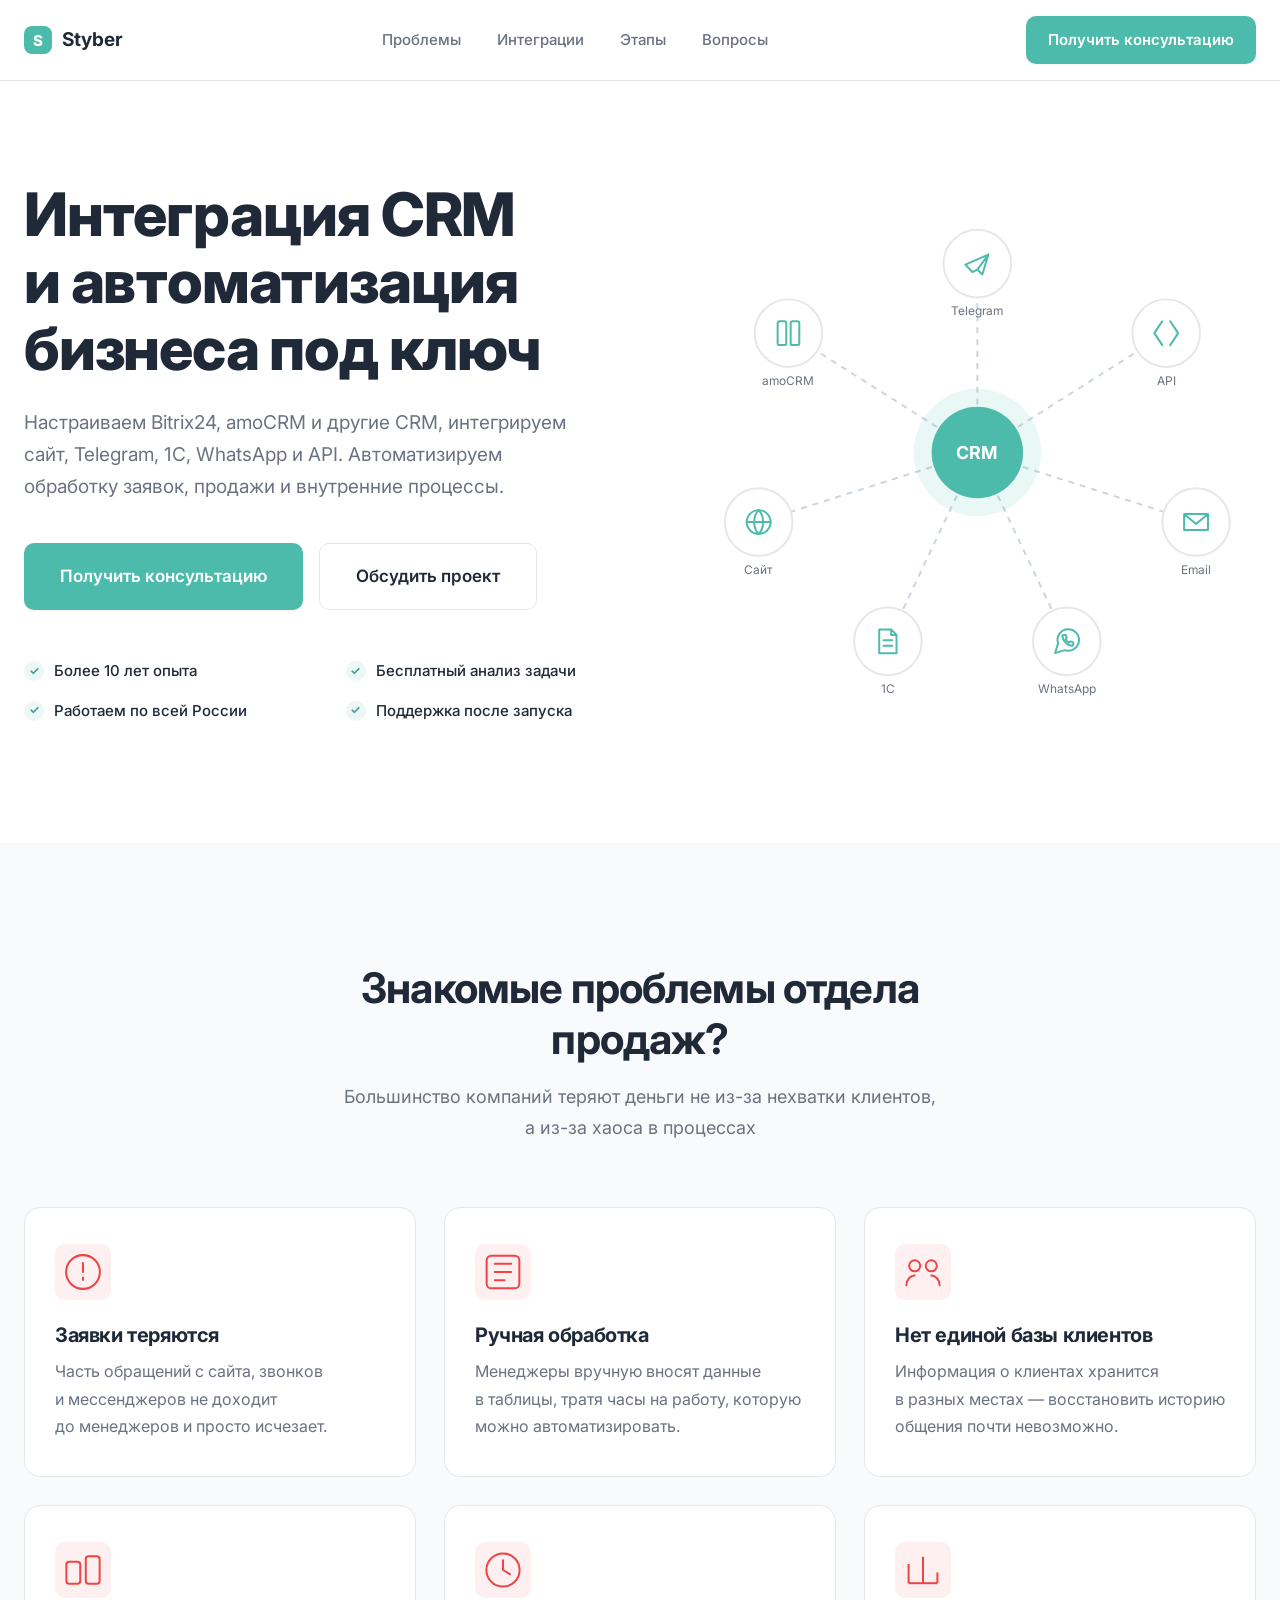
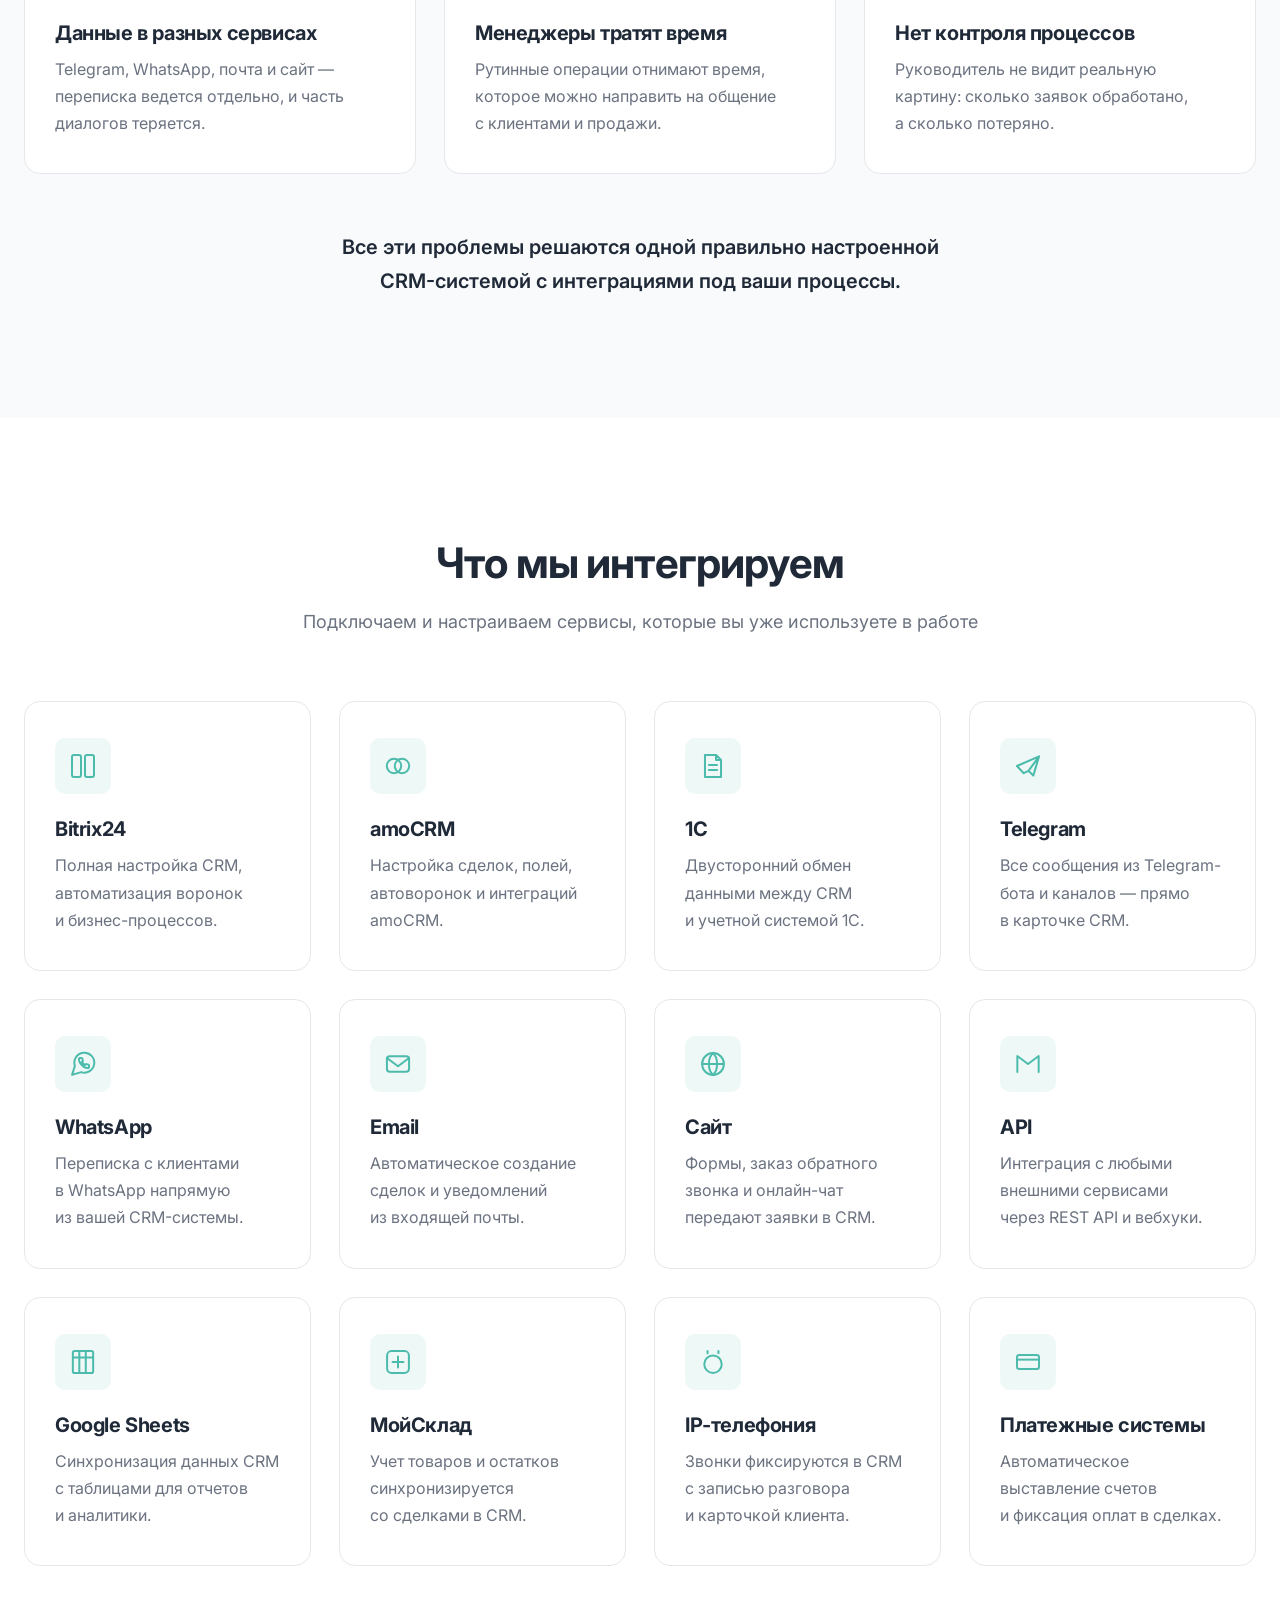
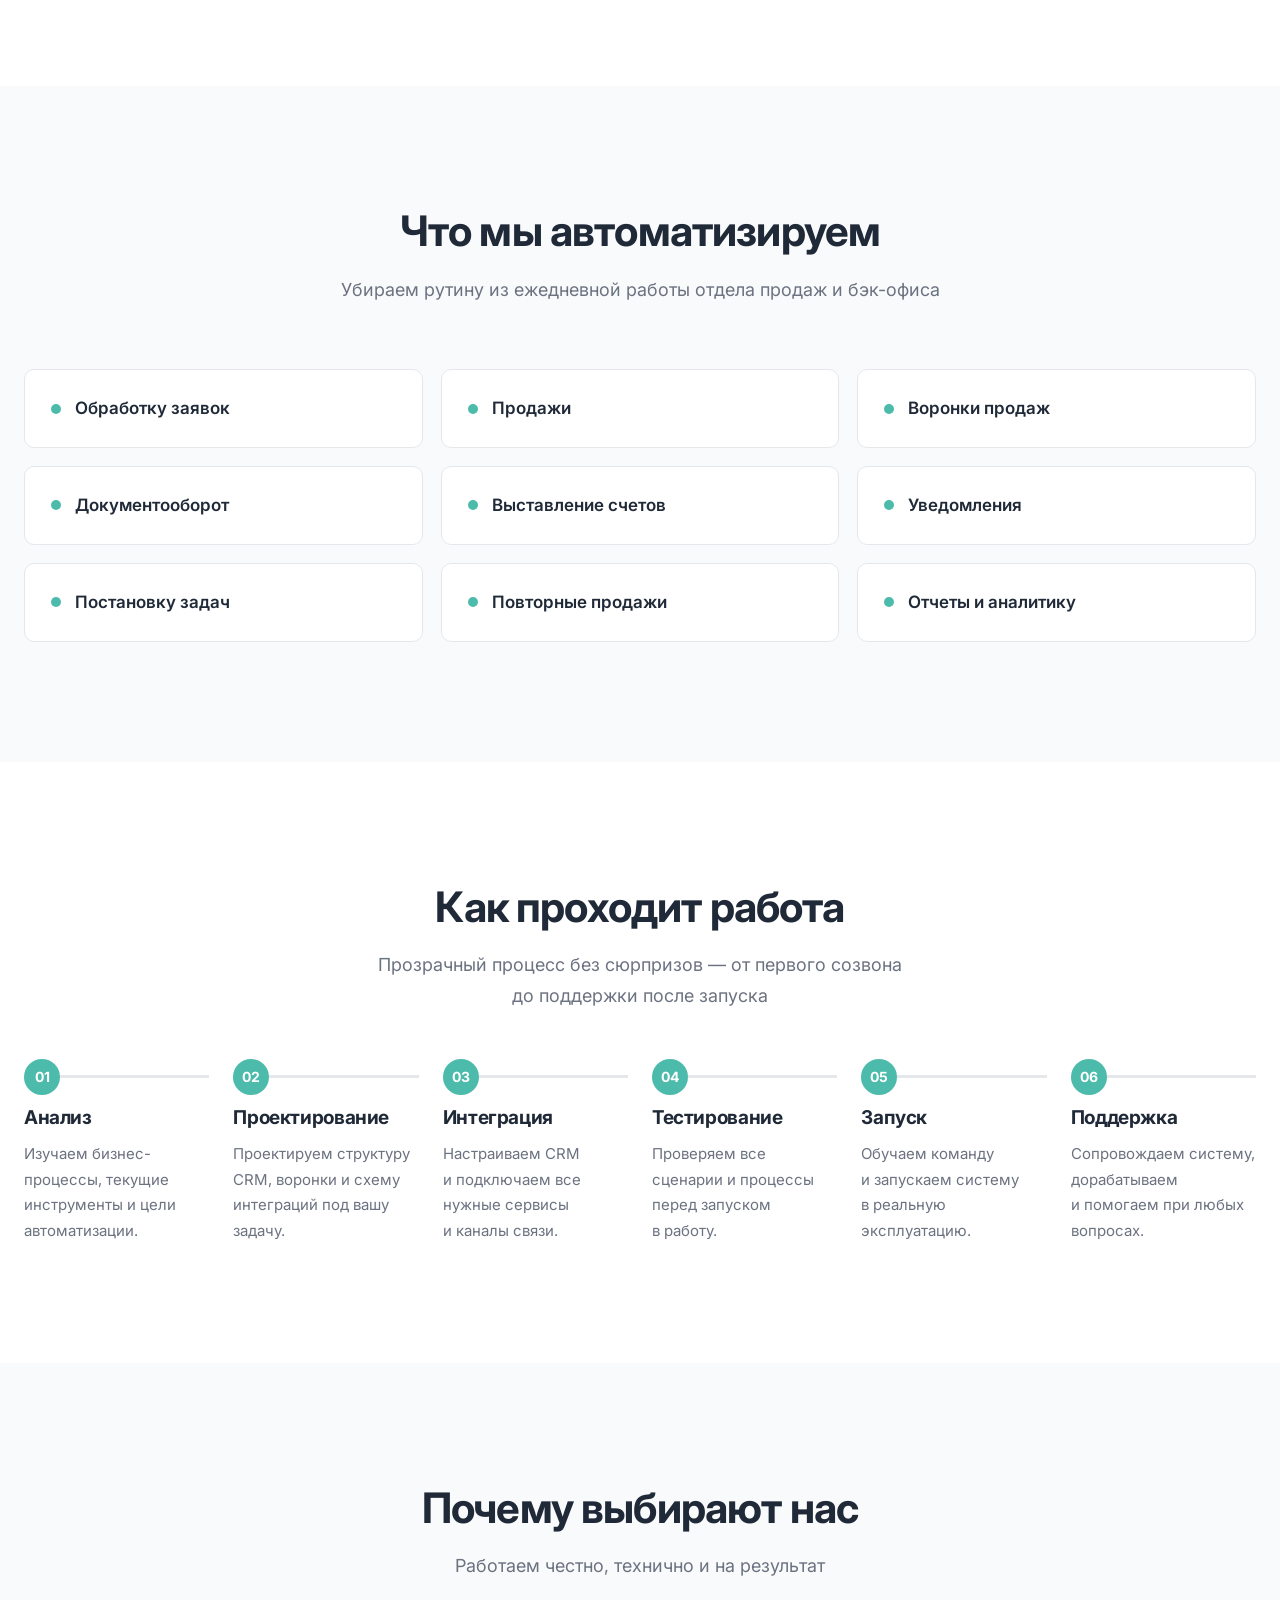
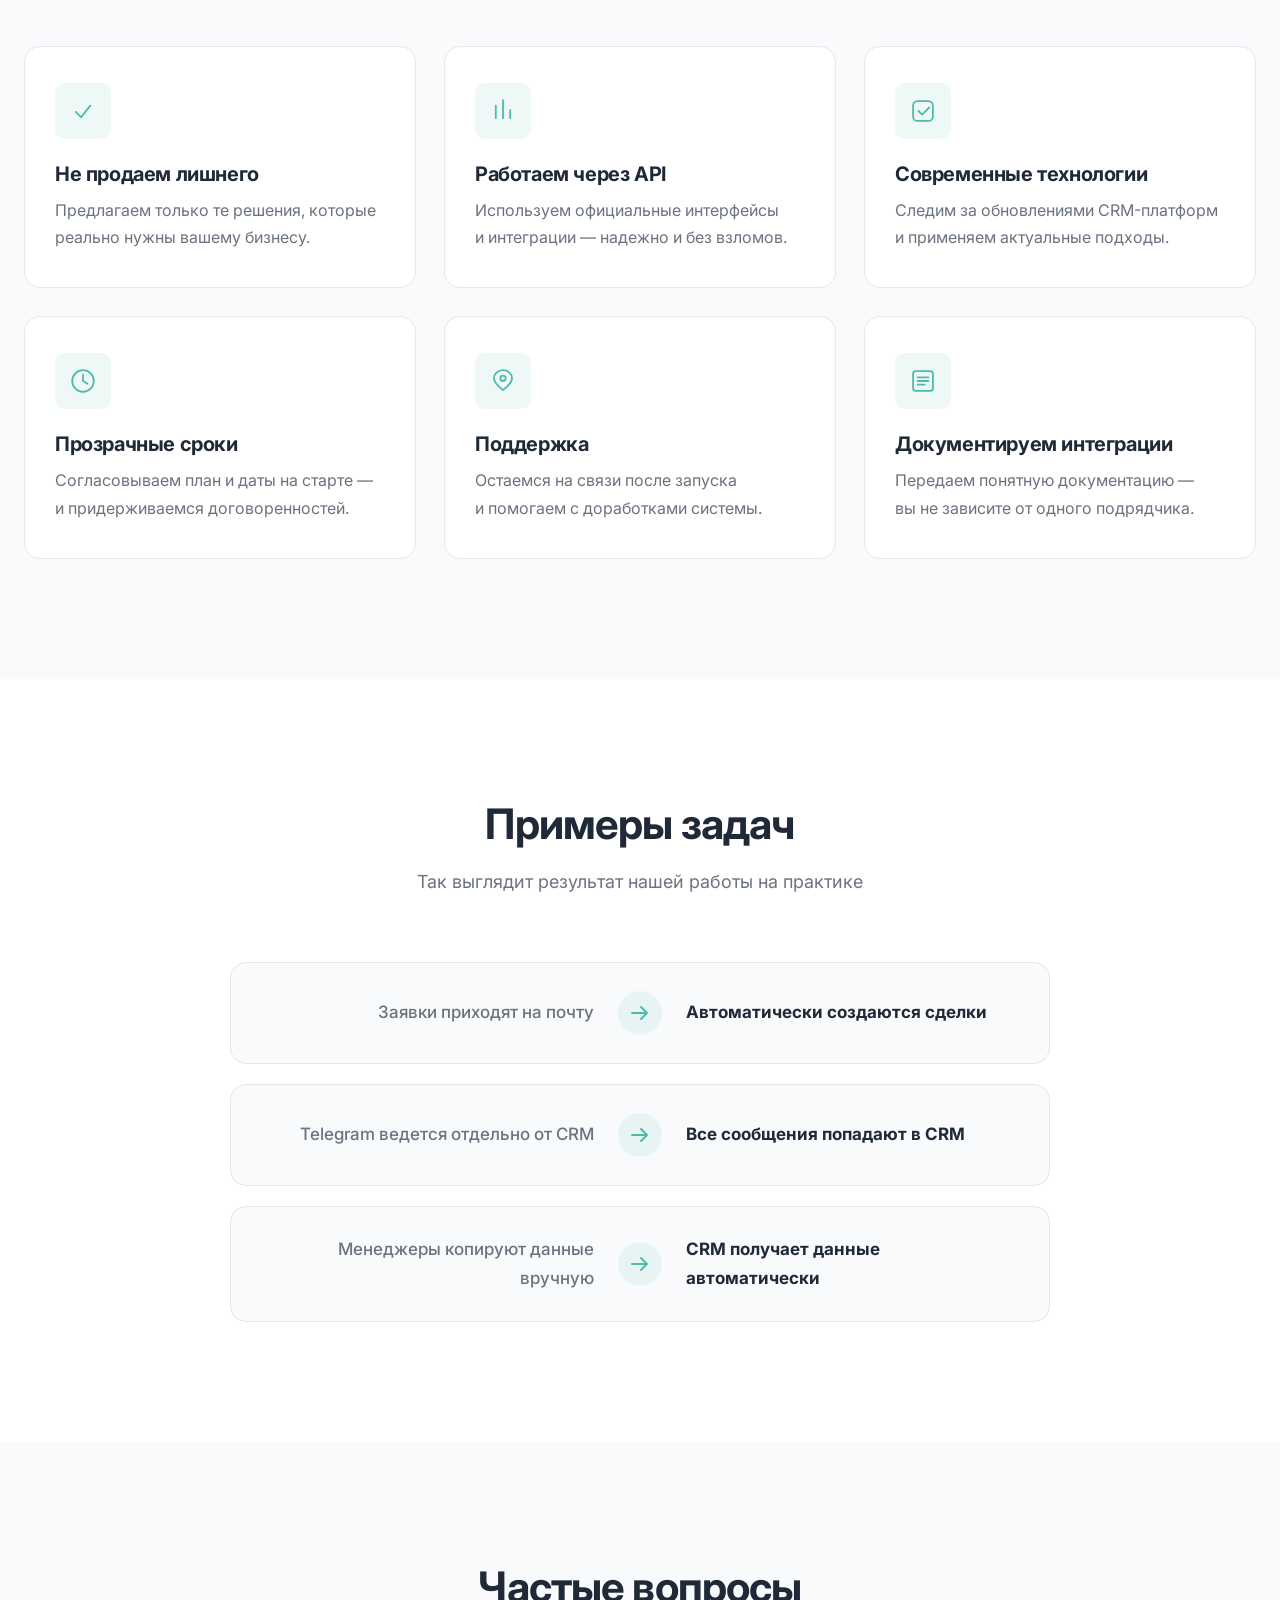
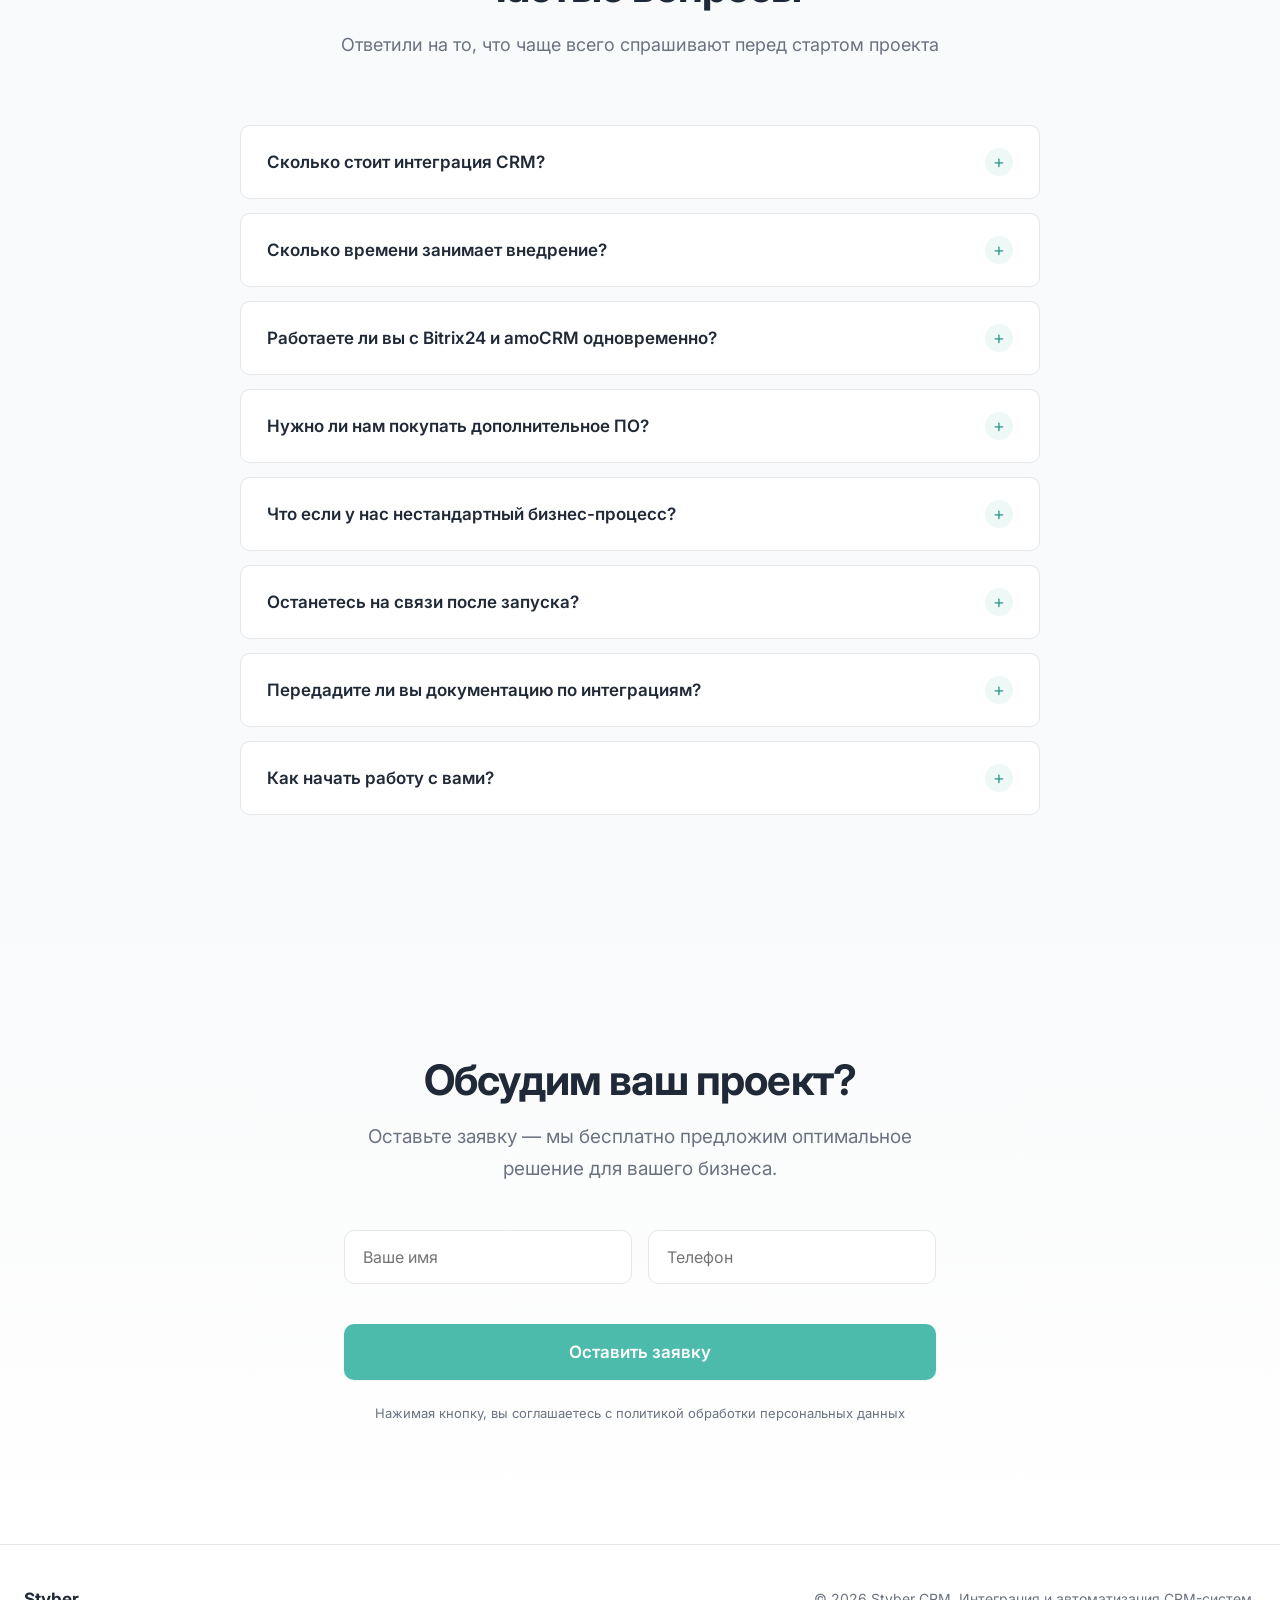
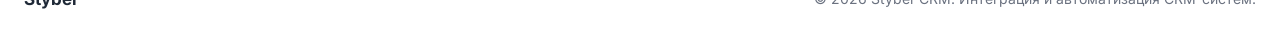
==== index.html @ 407507ea "fix logo" ====
<!DOCTYPE html>
<html lang="ru">
<head>
<meta charset="UTF-8">
<meta name="viewport" content="width=device-width, initial-scale=1.0">
<title>Интеграция CRM и&nbsp;автоматизация бизнеса под&nbsp;ключ</title>
<meta name="description" content="Настраиваем Bitrix24, amoCRM и&nbsp;другие CRM, интегрируем сайт, Telegram, 1С, WhatsApp и&nbsp;API. Автоматизируем обработку заявок, продажи и&nbsp;внутренние процессы.">
<link rel="preconnect" href="https://fonts.googleapis.com">
<link rel="preconnect" href="https://fonts.gstatic.com" crossorigin>
<link href="https://fonts.googleapis.com/css2?family=Inter:wght@400;500;600;700;800&display=swap" rel="stylesheet">
<link rel="stylesheet" href="style.css">
</head>
<body>

<!-- ===================== HEADER ===================== -->
<header class="header" id="header">
  <div class="container header__inner">
    <a href="#hero" class="logo">
      <span class="logo__icon">
        <svg width="28" height="28" viewBox="0 0 28 28" fill="none">
          <rect width="28" height="28" rx="8" fill="#4CBBAB"/>
          <text x="14" y="19.5" text-anchor="middle" font-family="Inter, sans-serif" font-weight="800" font-size="15" fill="white">S</text>
        </svg>
      </span>
      Styber
    </a>
    <nav class="nav">
      <a href="#problems">Проблемы</a>
      <a href="#integrations">Интеграции</a>
      <a href="#process">Этапы</a>
      <a href="#faq">Вопросы</a>
    </nav>
    <a href="#cta" class="btn btn--primary btn--small header__cta">Получить консультацию</a>
  </div>
</header>

<main>

<!-- ===================== 1. HERO ===================== -->
<section class="hero" id="hero">
  <div class="container hero__inner">
    <div class="hero__content reveal">
      <h1 class="hero__title">Интеграция CRM и&nbsp;автоматизация бизнеса под&nbsp;ключ</h1>
      <p class="hero__subtitle">Настраиваем Bitrix24, amoCRM и&nbsp;другие CRM, интегрируем сайт, Telegram, 1С, WhatsApp и&nbsp;API. Автоматизируем обработку заявок, продажи и&nbsp;внутренние процессы.</p>
      <div class="hero__actions">
        <a href="#cta" class="btn btn--primary btn--large">Получить консультацию</a>
        <a href="#examples" class="btn btn--secondary btn--large">Обсудить проект</a>
      </div>
      <ul class="hero__benefits">
        <li><span class="check">✓</span> Более 10 лет опыта</li>
        <li><span class="check">✓</span> Бесплатный&nbsp;анализ&nbsp;задачи</li>
        <li><span class="check">✓</span> Работаем&nbsp;по&nbsp;всей&nbsp;России</li>
        <li><span class="check">✓</span> Поддержка&nbsp;после&nbsp;запуска</li>
      </ul>
    </div>

    <div class="hero__visual reveal">
      <svg viewBox="0 0 560 520" fill="none" xmlns="http://www.w3.org/2000/svg" class="hero-svg" aria-hidden="true">
        <!-- connecting lines -->
        <g stroke="#CBD5E1" stroke-width="2" stroke-dasharray="6 6">
          <line x1="280" y1="260" x2="280" y2="70" class="conn-line" />
          <line x1="280" y1="260" x2="470" y2="140" class="conn-line" />
          <line x1="280" y1="260" x2="500" y2="330" class="conn-line" />
          <line x1="280" y1="260" x2="370" y2="450" class="conn-line" />
          <line x1="280" y1="260" x2="190" y2="450" class="conn-line" />
          <line x1="280" y1="260" x2="60" y2="330" class="conn-line" />
          <line x1="280" y1="260" x2="90" y2="140" class="conn-line" />
        </g>

        <!-- moving dots along lines -->
        <g fill="#4CBBAB">
          <circle r="3.5" class="pulse-dot" style="offset-path: path('M280,260 L280,70'); animation-delay: 0s"/>
          <circle r="3.5" class="pulse-dot" style="offset-path: path('M280,260 L470,140'); animation-delay: 0.5s"/>
          <circle r="3.5" class="pulse-dot" style="offset-path: path('M280,260 L500,330'); animation-delay: 1s"/>
          <circle r="3.5" class="pulse-dot" style="offset-path: path('M280,260 L370,450'); animation-delay: 1.5s"/>
          <circle r="3.5" class="pulse-dot" style="offset-path: path('M280,260 L190,450'); animation-delay: 2s"/>
          <circle r="3.5" class="pulse-dot" style="offset-path: path('M280,260 L60,330'); animation-delay: 2.5s"/>
          <circle r="3.5" class="pulse-dot" style="offset-path: path('M280,260 L90,140'); animation-delay: 3s"/>
        </g>

        <!-- center CRM node -->
        <g transform="translate(280,260)">
          <circle r="64" fill="#4CBBAB" fill-opacity="0.12"/>
          <circle r="46" fill="#4CBBAB"/>
          <text x="0" y="7" text-anchor="middle" fill="white" font-size="18" font-weight="700" font-family="Inter, sans-serif">CRM</text>
        </g>

        <!-- Telegram node -->
        <g transform="translate(280,70)">
          <circle r="34" fill="white" stroke="#E5E7EB" stroke-width="2"/>
          <path d="M-12,1 L11,-9 L5,11 L0,6 L-5,8.5 L-12,1 Z M0,6 L11,-9" stroke="#4CBBAB" stroke-width="2" fill="none" stroke-linejoin="round" stroke-linecap="round"/>
          <text x="0" y="52" text-anchor="middle" fill="#6B7280" font-size="12" font-family="Inter, sans-serif">Telegram</text>
        </g>

        <!-- API node -->
        <g transform="translate(470,140)">
          <circle r="34" fill="white" stroke="#E5E7EB" stroke-width="2"/>
          <path d="M-4,-12 L-12,0 L-4,12 M4,-12 L12,0 L4,12" stroke="#4CBBAB" stroke-width="2" fill="none" stroke-linecap="round" stroke-linejoin="round"/>
          <text x="0" y="52" text-anchor="middle" fill="#6B7280" font-size="12" font-family="Inter, sans-serif">API</text>
        </g>

        <!-- Email node -->
        <g transform="translate(500,330)">
          <circle r="34" fill="white" stroke="#E5E7EB" stroke-width="2"/>
          <path d="M-12,-8 L12,-8 L12,8 L-12,8 Z M-12,-8 L0,2 L12,-8" stroke="#4CBBAB" stroke-width="2" fill="none" stroke-linecap="round" stroke-linejoin="round"/>
          <text x="0" y="52" text-anchor="middle" fill="#6B7280" font-size="12" font-family="Inter, sans-serif">Email</text>
        </g>

        <!-- WhatsApp node -->
        <g transform="translate(370,450)">
          <circle r="34" fill="white" stroke="#E5E7EB" stroke-width="2"/>
          <path d="M-11.8,11.8 L-8.8,2 A10.8,10.8 0 1,1 -2,8.8 Z" stroke="#4CBBAB" stroke-width="2" fill="none" stroke-linecap="round" stroke-linejoin="round"/>
          <path d="M6.5,1.71 v1.65 a1.1,1.1 0 0 1 -1.2,1.1 a10.88,10.88 0 0 1 -4.75,-1.69 a10.73,10.73 0 0 1 -3.3,-3.3 a10.88,10.88 0 0 1 -1.69,-4.77 A1.1,1.1 0 0 1 -3.34,-6.5 h1.65 a1.1,1.1 0 0 1 1.1,0.95 a7.06,7.06 0 0 0 0.39,1.55 a1.1,1.1 0 0 1 -0.25,1.16 L-1.15,-2.15 a8.8,8.8 0 0 0 3.3,3.3 l0.7,-0.7 a1.1,1.1 0 0 1 1.16,-0.25 a7.06,7.06 0 0 0 1.55,0.39 A1.1,1.1 0 0 1 6.5,1.71 z" stroke="#4CBBAB" stroke-width="2" fill="none" stroke-linecap="round" stroke-linejoin="round"/>
          <text x="0" y="52" text-anchor="middle" fill="#6B7280" font-size="12" font-family="Inter, sans-serif">WhatsApp</text>
        </g>

        <!-- 1C node -->
        <g transform="translate(190,450)">
          <circle r="34" fill="white" stroke="#E5E7EB" stroke-width="2"/>
          <path d="M-8.7,-12 L3.3,-12 L8.7,-6.5 L8.7,12 L-8.7,12 Z M3.3,-12 L3.3,-6.5 L8.7,-6.5 M-4.4,-1.1 L4.4,-1.1 M-4.4,4.4 L4.4,4.4" stroke="#4CBBAB" stroke-width="2" fill="none" stroke-linecap="round" stroke-linejoin="round"/>
          <text x="0" y="52" text-anchor="middle" fill="#6B7280" font-size="12" font-family="Inter, sans-serif">1С</text>
        </g>

        <!-- Website node -->
        <g transform="translate(60,330)">
          <circle r="34" fill="white" stroke="#E5E7EB" stroke-width="2"/>
          <path d="M-12,0 L12,0 M0,-12 C6,-6 6,6 0,12 C-6,6 -6,-6 0,-12Z" stroke="#4CBBAB" stroke-width="2" fill="none" stroke-linecap="round" stroke-linejoin="round"/>
          <circle cx="0" cy="0" r="12" stroke="#4CBBAB" stroke-width="2" fill="none"/>
          <text x="0" y="52" text-anchor="middle" fill="#6B7280" font-size="12" font-family="Inter, sans-serif">Сайт</text>
        </g>

        <!-- Bitrix/amo node -->
        <g transform="translate(90,140)">
          <circle r="34" fill="white" stroke="#E5E7EB" stroke-width="2"/>
          <rect x="-10.9" y="-12" width="8.7" height="24" rx="2.2" stroke="#4CBBAB" stroke-width="2" fill="none"/>
          <rect x="2.2" y="-12" width="8.7" height="24" rx="2.2" stroke="#4CBBAB" stroke-width="2" fill="none"/>
          <text x="0" y="52" text-anchor="middle" fill="#6B7280" font-size="12" font-family="Inter, sans-serif">amoCRM</text>
        </g>
      </svg>
    </div>
  </div>
</section>

<!-- ===================== 2. ПРОБЛЕМЫ ===================== -->
<section class="section problems" id="problems">
  <div class="container">
    <div class="section__head reveal">
      <h2 class="section__title">Знакомые проблемы отдела продаж?</h2>
      <p class="section__subtitle">Большинство компаний теряют деньги не&nbsp;из-за&nbsp;нехватки клиентов,<br>а&nbsp;из-за&nbsp;хаоса в&nbsp;процессах</p>
    </div>

    <div class="grid grid--3">
      <div class="card card--problem reveal">
        <div class="card__icon card__icon--warn">
          <svg viewBox="4 4 32 32" fill="none"><path d="M20 12v8M20 25v2" stroke="#EF4444" stroke-width="1.78" stroke-linecap="round"/><circle cx="20" cy="20" r="15" stroke="#EF4444" stroke-width="1.78"/></svg>
        </div>
        <h3 class="card__title">Заявки теряются</h3>
        <p class="card__text">Часть обращений с&nbsp;сайта, звонков и&nbsp;мессенджеров не&nbsp;доходит до&nbsp;менеджеров и&nbsp;просто исчезает.</p>
      </div>

      <div class="card card--problem reveal">
        <div class="card__icon card__icon--warn">
          <svg viewBox="9 9 22 22" fill="none"><rect x="10" y="10" width="20" height="20" rx="3" stroke="#EF4444" stroke-width="1.22"/><path d="M15 20h10M15 15h10M15 25h6" stroke="#EF4444" stroke-width="1.22" stroke-linecap="round"/></svg>
        </div>
        <h3 class="card__title">Ручная обработка</h3>
        <p class="card__text">Менеджеры вручную вносят данные в&nbsp;таблицы, тратя часы на&nbsp;работу, которую можно автоматизировать.</p>
      </div>

      <div class="card card--problem reveal">
        <div class="card__icon card__icon--warn">
          <svg viewBox="7 10 26 21" fill="none"><circle cx="14" cy="16" r="4" stroke="#EF4444" stroke-width="1.44"/><circle cx="26" cy="16" r="4" stroke="#EF4444" stroke-width="1.44"/><path d="M8 30c0-4 3-7 6-7M32 30c0-4-3-7-6-7" stroke="#EF4444" stroke-width="1.44" stroke-linecap="round"/></svg>
        </div>
        <h3 class="card__title">Нет единой базы клиентов</h3>
        <p class="card__text">Информация о&nbsp;клиентах хранится в&nbsp;разных местах&nbsp;— восстановить историю общения почти невозможно.</p>
      </div>

      <div class="card card--problem reveal">
        <div class="card__icon card__icon--warn">
          <svg viewBox="7 7 26 22" fill="none"><rect x="8" y="12" width="10" height="16" rx="2" stroke="#EF4444" stroke-width="1.44"/><rect x="22" y="8" width="10" height="20" rx="2" stroke="#EF4444" stroke-width="1.44"/></svg>
        </div>
        <h3 class="card__title">Данные в&nbsp;разных сервисах</h3>
        <p class="card__text">Telegram, WhatsApp, почта и&nbsp;сайт&nbsp;— переписка ведется отдельно, и&nbsp;часть диалогов теряется.</p>
      </div>

      <div class="card card--problem reveal">
        <div class="card__icon card__icon--warn">
          <svg viewBox="7 7 26 26" fill="none"><circle cx="20" cy="20" r="12" stroke="#EF4444" stroke-width="1.44"/><path d="M20 13v7l5 3" stroke="#EF4444" stroke-width="1.44" stroke-linecap="round" stroke-linejoin="round"/></svg>
        </div>
        <h3 class="card__title">Менеджеры тратят время</h3>
        <p class="card__text">Рутинные операции отнимают время, которое можно направить на&nbsp;общение с&nbsp;клиентами и&nbsp;продажи.</p>
      </div>

      <div class="card card--problem reveal">
        <div class="card__icon card__icon--warn">
          <svg viewBox="5 7 30 24" fill="none"><path d="M8 30V14M20 30V8M32 30v-9" stroke="#EF4444" stroke-width="1.67" stroke-linecap="butt"/><path d="M8 30h24" stroke="#EF4444" stroke-width="1.67" stroke-linecap="butt"/></svg>
        </div>
        <h3 class="card__title">Нет контроля процессов</h3>
        <p class="card__text">Руководитель не&nbsp;видит реальную картину: сколько заявок обработано, а&nbsp;сколько потеряно.</p>
      </div>
    </div>

    <p class="section__conclusion reveal">Все эти проблемы решаются одной правильно настроенной<br>CRM-системой с&nbsp;интеграциями под&nbsp;ваши процессы.</p>
  </div>
</section>

<!-- ===================== 3. ЧТО ИНТЕГРИРУЕМ ===================== -->
<section class="section integrations" id="integrations">
  <div class="container">
    <div class="section__head reveal">
      <h2 class="section__title">Что&nbsp;мы интегрируем</h2>
      <p class="section__subtitle">Подключаем и&nbsp;настраиваем сервисы, которые вы уже используете в&nbsp;работе</p>
    </div>

    <div class="grid grid--4">
      <div class="card card--integration reveal">
        <div class="card__icon"><svg viewBox="8 8 24 24" fill="none"><rect x="9" y="9" width="9" height="22" rx="2" stroke="#4CBBAB" stroke-width="2"/><rect x="22" y="9" width="9" height="22" rx="2" stroke="#4CBBAB" stroke-width="2"/></svg></div>
        <h3 class="card__title">Bitrix24</h3>
        <p class="card__text">Полная настройка CRM, автоматизация воронок и&nbsp;бизнес-процессов.</p>
      </div>
      <div class="card card--integration reveal">
        <div class="card__icon"><svg viewBox="6 10 30 20" fill="none"><circle cx="16" cy="20" r="9" stroke="#4CBBAB" stroke-width="2.5"/><circle cx="26" cy="20" r="9" stroke="#4CBBAB" stroke-width="2.5"/></svg></div>
        <h3 class="card__title">amoCRM</h3>
        <p class="card__text">Настройка сделок, полей, автоворонок и&nbsp;интеграций amoCRM.</p>
      </div>
      <div class="card card--integration reveal">
        <div class="card__icon"><svg viewBox="-10 -13 20 26" fill="none"><path d="M-8.7,-12 L3.3,-12 L8.7,-6.5 L8.7,12 L-8.7,12 Z M3.3,-12 L3.3,-6.5 L8.7,-6.5 M-4.4,-1.1 L4.4,-1.1 M-4.4,4.4 L4.4,4.4" stroke="#4CBBAB" stroke-width="2.17" fill="none" stroke-linecap="round" stroke-linejoin="round"/></svg></div>
        <h3 class="card__title">1С</h3>
        <p class="card__text">Двусторонний обмен данными между&nbsp;CRM и&nbsp;учетной системой 1С.</p>
      </div>
      <div class="card card--integration reveal">
        <div class="card__icon"><svg viewBox="-13 -10 25 22" fill="none"><path d="M-12,1 L11,-9 L5,11 L0,6 L-5,8.5 L-12,1 Z M0,6 L11,-9" stroke="#4CBBAB" stroke-width="2.08" fill="none" stroke-linejoin="round" stroke-linecap="round"/></svg></div>
        <h3 class="card__title">Telegram</h3>
        <p class="card__text">Все&nbsp;сообщения&nbsp;из&nbsp;Telegram-бота и&nbsp;каналов&nbsp;— прямо в&nbsp;карточке CRM.</p>
      </div>
      <div class="card card--integration reveal">
        <div class="card__icon"><svg viewBox="-13 -13 26 26" fill="none"><path d="M-11.8,11.8 L-8.8,2 A10.8,10.8 0 1,1 -2,8.8 Z" stroke="#4CBBAB" stroke-width="2.17" fill="none" stroke-linecap="round" stroke-linejoin="round"/><path d="M6.5,1.71 v1.65 a1.1,1.1 0 0 1 -1.2,1.1 a10.88,10.88 0 0 1 -4.75,-1.69 a10.73,10.73 0 0 1 -3.3,-3.3 a10.88,10.88 0 0 1 -1.69,-4.77 A1.1,1.1 0 0 1 -3.34,-6.5 h1.65 a1.1,1.1 0 0 1 1.1,0.95 a7.06,7.06 0 0 0 0.39,1.55 a1.1,1.1 0 0 1 -0.25,1.16 L-1.15,-2.15 a8.8,8.8 0 0 0 3.3,3.3 l0.7,-0.7 a1.1,1.1 0 0 1 1.16,-0.25 a7.06,7.06 0 0 0 1.55,0.39 A1.1,1.1 0 0 1 6.5,1.71 z" stroke="#4CBBAB" stroke-width="2.17" fill="none" stroke-linecap="round" stroke-linejoin="round"/></svg></div>
        <h3 class="card__title">WhatsApp</h3>
        <p class="card__text">Переписка с&nbsp;клиентами в&nbsp;WhatsApp напрямую из&nbsp;вашей CRM-системы.</p>
      </div>
      <div class="card card--integration reveal">
        <div class="card__icon"><svg viewBox="7 11 26 19" fill="none"><rect x="8" y="12" width="24" height="17" rx="3" stroke="#4CBBAB" stroke-width="2.17"/><path d="M8 14 L20 23 L32 14" stroke="#4CBBAB" stroke-width="2.17" fill="none" stroke-linecap="round" stroke-linejoin="round"/></svg></div>
        <h3 class="card__title">Email</h3>
        <p class="card__text">Автоматическое создание сделок и&nbsp;уведомлений из&nbsp;входящей почты.</p>
      </div>
      <div class="card card--integration reveal">
        <div class="card__icon"><svg viewBox="9 9 22 22" fill="none"><circle cx="20" cy="20" r="10" stroke="#4CBBAB" stroke-width="1.83"/><path d="M10 20h20M20 10c5 4.5 5 15.5 0 20c-5-4.5-5-15.5 0-20Z" stroke="#4CBBAB" stroke-width="1.83" fill="none"/></svg></div>
        <h3 class="card__title">Сайт</h3>
        <p class="card__text">Формы, заказ обратного звонка и&nbsp;онлайн-чат передают заявки в&nbsp;CRM.</p>
      </div>
      <div class="card card--integration reveal">
        <div class="card__icon"><svg viewBox="11 13 18 14" fill="none"><path d="M12 26 L12 14 L20 20 L28 14 L28 26" stroke="#4CBBAB" stroke-width="1.5" fill="none" stroke-linecap="round" stroke-linejoin="round"/></svg></div>
        <h3 class="card__title">API</h3>
        <p class="card__text">Интеграция с&nbsp;любыми внешними сервисами через&nbsp;REST API и&nbsp;вебхуки.</p>
      </div>
      <div class="card card--integration reveal">
        <div class="card__icon"><svg viewBox="8 7 24 26" fill="none"><rect x="9" y="8" width="22" height="24" rx="2" stroke="#4CBBAB" stroke-width="2.17"/><path d="M9 15h22M16 8v24M23 8v24" stroke="#4CBBAB" stroke-width="2.17"/></svg></div>
        <h3 class="card__title">Google Sheets</h3>
        <p class="card__text">Синхронизация данных CRM с&nbsp;таблицами для&nbsp;отчетов и&nbsp;аналитики.</p>
      </div>
      <div class="card card--integration reveal">
        <div class="card__icon"><svg viewBox="9 9 22 22" fill="none"><rect x="10" y="10" width="20" height="20" rx="4" stroke="#4CBBAB" stroke-width="1.83"/><path d="M15 20h10M20 15v10" stroke="#4CBBAB" stroke-width="1.83" stroke-linecap="round"/></svg></div>
        <h3 class="card__title">МойСклад</h3>
        <p class="card__text">Учет товаров и&nbsp;остатков синхронизируется со&nbsp;сделками в&nbsp;CRM.</p>
      </div>
      <div class="card card--integration reveal">
        <div class="card__icon"><svg viewBox="11 9 18 22" fill="none"><rect x="12" y="14" width="16" height="16" rx="8" stroke="#4CBBAB" stroke-width="1.83"/><path d="M15 12v-2M25 12v-2" stroke="#4CBBAB" stroke-width="1.83" stroke-linecap="round"/></svg></div>
        <h3 class="card__title">IP-телефония</h3>
        <p class="card__text">Звонки фиксируются в&nbsp;CRM с&nbsp;записью разговора и&nbsp;карточкой клиента.</p>
      </div>
      <div class="card card--integration reveal">
        <div class="card__icon"><svg viewBox="4.75 8.75 30.5 20.5" fill="none"><rect x="6" y="10" width="28" height="18" rx="3" stroke="#4CBBAB" stroke-width="2.5"/><path d="M6 16h28" stroke="#4CBBAB" stroke-width="2.5"/></svg></div>
        <h3 class="card__title">Платежные системы</h3>
        <p class="card__text">Автоматическое выставление счетов и&nbsp;фиксация оплат в&nbsp;сделках.</p>
      </div>
    </div>
  </div>
</section>

<!-- ===================== 4. ЧТО АВТОМАТИЗИРУЕМ ===================== -->
<section class="section automation">
  <div class="container">
    <div class="section__head reveal">
      <h2 class="section__title">Что&nbsp;мы автоматизируем</h2>
      <p class="section__subtitle">Убираем рутину из&nbsp;ежедневной работы отдела продаж и&nbsp;бэк-офиса</p>
    </div>

    <div class="grid grid--3 grid--compact">
      <div class="mini-card reveal"><span class="mini-card__dot"></span>Обработку заявок</div>
      <div class="mini-card reveal"><span class="mini-card__dot"></span>Продажи</div>
      <div class="mini-card reveal"><span class="mini-card__dot"></span>Воронки продаж</div>
      <div class="mini-card reveal"><span class="mini-card__dot"></span>Документооборот</div>
      <div class="mini-card reveal"><span class="mini-card__dot"></span>Выставление счетов</div>
      <div class="mini-card reveal"><span class="mini-card__dot"></span>Уведомления</div>
      <div class="mini-card reveal"><span class="mini-card__dot"></span>Постановку задач</div>
      <div class="mini-card reveal"><span class="mini-card__dot"></span>Повторные продажи</div>
      <div class="mini-card reveal"><span class="mini-card__dot"></span>Отчеты и&nbsp;аналитику</div>
    </div>
  </div>
</section>

<!-- ===================== 5. ЭТАПЫ РАБОТЫ ===================== -->
<section class="section process" id="process">
  <div class="container">
    <div class="section__head reveal">
      <h2 class="section__title">Как&nbsp;проходит работа</h2>
      <p class="section__subtitle">Прозрачный процесс без&nbsp;сюрпризов&nbsp;— от&nbsp;первого созвона<br>до&nbsp;поддержки после&nbsp;запуска</p>
    </div>

    <div class="timeline">
      <div class="timeline__item reveal">
        <div class="timeline__marker">01</div>
        <h3 class="timeline__title">Анализ</h3>
        <p class="timeline__text">Изучаем бизнес-процессы, текущие инструменты и&nbsp;цели автоматизации.</p>
      </div>
      <div class="timeline__item reveal">
        <div class="timeline__marker">02</div>
        <h3 class="timeline__title">Проектирование</h3>
        <p class="timeline__text">Проектируем структуру CRM, воронки и&nbsp;схему интеграций под&nbsp;вашу задачу.</p>
      </div>
      <div class="timeline__item reveal">
        <div class="timeline__marker">03</div>
        <h3 class="timeline__title">Интеграция</h3>
        <p class="timeline__text">Настраиваем CRM и&nbsp;подключаем все нужные сервисы и&nbsp;каналы связи.</p>
      </div>
      <div class="timeline__item reveal">
        <div class="timeline__marker">04</div>
        <h3 class="timeline__title">Тестирование</h3>
        <p class="timeline__text">Проверяем все сценарии и&nbsp;процессы перед&nbsp;запуском в&nbsp;работу.</p>
      </div>
      <div class="timeline__item reveal">
        <div class="timeline__marker">05</div>
        <h3 class="timeline__title">Запуск</h3>
        <p class="timeline__text">Обучаем команду и&nbsp;запускаем систему в&nbsp;реальную эксплуатацию.</p>
      </div>
      <div class="timeline__item reveal">
        <div class="timeline__marker">06</div>
        <h3 class="timeline__title">Поддержка</h3>
        <p class="timeline__text">Сопровождаем систему, дорабатываем и&nbsp;помогаем при&nbsp;любых вопросах.</p>
      </div>
    </div>
  </div>
</section>

<!-- ===================== 6. ПОЧЕМУ МЫ ===================== -->
<section class="section why-us">
  <div class="container">
    <div class="section__head reveal">
      <h2 class="section__title">Почему выбирают нас</h2>
      <p class="section__subtitle">Работаем честно, технично и&nbsp;на&nbsp;результат</p>
    </div>

    <div class="grid grid--3">
      <div class="card card--why reveal">
        <div class="card__icon"><svg viewBox="0 0 40 40" fill="none"><path d="M12 21l6 6 10-13" stroke="#4CBBAB" stroke-width="2" stroke-linecap="round" stroke-linejoin="round"/></svg></div>
        <h3 class="card__title">Не&nbsp;продаем лишнего</h3>
        <p class="card__text">Предлагаем только те решения, которые реально нужны вашему бизнесу.</p>
      </div>
      <div class="card card--why reveal">
        <div class="card__icon"><svg viewBox="0 0 40 40" fill="none"><path d="M12 28V14M20 28V8M28 28v-9" stroke="#4CBBAB" stroke-width="2" stroke-linecap="round"/></svg></div>
        <h3 class="card__title">Работаем через&nbsp;API</h3>
        <p class="card__text">Используем официальные интерфейсы и&nbsp;интеграции&nbsp;— надежно и&nbsp;без&nbsp;взломов.</p>
      </div>
      <div class="card card--why reveal">
        <div class="card__icon"><svg viewBox="0 0 40 40" fill="none"><rect x="9" y="9" width="22" height="22" rx="5" stroke="#4CBBAB" stroke-width="2"/><path d="M15 20l4 4 8-8" stroke="#4CBBAB" stroke-width="2" fill="none" stroke-linecap="round" stroke-linejoin="round"/></svg></div>
        <h3 class="card__title">Современные технологии</h3>
        <p class="card__text">Следим за&nbsp;обновлениями CRM-платформ и&nbsp;применяем актуальные подходы.</p>
      </div>
      <div class="card card--why reveal">
        <div class="card__icon"><svg viewBox="0 0 40 40" fill="none"><circle cx="20" cy="20" r="12" stroke="#4CBBAB" stroke-width="2"/><path d="M20 13v7l5 3" stroke="#4CBBAB" stroke-width="2" stroke-linecap="round" stroke-linejoin="round"/></svg></div>
        <h3 class="card__title">Прозрачные сроки</h3>
        <p class="card__text">Согласовываем план и&nbsp;даты на&nbsp;старте&nbsp;— и&nbsp;придерживаемся договоренностей.</p>
      </div>
      <div class="card card--why reveal">
        <div class="card__icon"><svg viewBox="0 0 40 40" fill="none"><path d="M20 8c6 0 10 4 10 9c0 6-10 13-10 13s-10-7-10-13c0-5 4-9 10-9Z" stroke="#4CBBAB" stroke-width="2" fill="none"/><circle cx="20" cy="17" r="3" stroke="#4CBBAB" stroke-width="2"/></svg></div>
        <h3 class="card__title">Поддержка</h3>
        <p class="card__text">Остаемся на&nbsp;связи после&nbsp;запуска и&nbsp;помогаем с&nbsp;доработками системы.</p>
      </div>
      <div class="card card--why reveal">
        <div class="card__icon"><svg viewBox="0 0 40 40" fill="none"><rect x="9" y="9" width="22" height="22" rx="3" stroke="#4CBBAB" stroke-width="2"/><path d="M14 16h12M14 20h12M14 24h8" stroke="#4CBBAB" stroke-width="2" stroke-linecap="round"/></svg></div>
        <h3 class="card__title">Документируем интеграции</h3>
        <p class="card__text">Передаем понятную документацию&nbsp;—<br>вы не&nbsp;зависите от&nbsp;одного подрядчика.</p>
      </div>
    </div>
  </div>
</section>

<!-- ===================== 7. ПРИМЕРЫ ЗАДАЧ ===================== -->
<section class="section examples" id="examples">
  <div class="container">
    <div class="section__head reveal">
      <h2 class="section__title">Примеры задач</h2>
      <p class="section__subtitle">Так выглядит результат нашей работы на&nbsp;практике</p>
    </div>

    <div class="examples__list">
      <div class="example reveal">
        <div class="example__problem">Заявки приходят на&nbsp;почту</div>
        <div class="example__arrow">
          <svg width="24" height="24" viewBox="0 0 24 24" fill="none"><path d="M12 4v14M6 13l6 6 6-6" stroke="#4CBBAB" stroke-width="2" stroke-linecap="round" stroke-linejoin="round"/></svg>
        </div>
        <div class="example__solution">Автоматически создаются сделки</div>
      </div>
      <div class="example reveal">
        <div class="example__problem">Telegram ведется отдельно от&nbsp;CRM</div>
        <div class="example__arrow">
          <svg width="24" height="24" viewBox="0 0 24 24" fill="none"><path d="M12 4v14M6 13l6 6 6-6" stroke="#4CBBAB" stroke-width="2" stroke-linecap="round" stroke-linejoin="round"/></svg>
        </div>
        <div class="example__solution">Все сообщения попадают в&nbsp;CRM</div>
      </div>
      <div class="example reveal">
        <div class="example__problem">Менеджеры копируют данные вручную</div>
        <div class="example__arrow">
          <svg width="24" height="24" viewBox="0 0 24 24" fill="none"><path d="M12 4v14M6 13l6 6 6-6" stroke="#4CBBAB" stroke-width="2" stroke-linecap="round" stroke-linejoin="round"/></svg>
        </div>
        <div class="example__solution">CRM получает данные автоматически</div>
      </div>
    </div>
  </div>
</section>

<!-- ===================== 8. FAQ ===================== -->
<section class="section faq" id="faq">
  <div class="container">
    <div class="section__head reveal">
      <h2 class="section__title">Частые вопросы</h2>
      <p class="section__subtitle">Ответили на&nbsp;то, что&nbsp;чаще всего спрашивают перед&nbsp;стартом проекта</p>
    </div>

    <div class="accordion reveal">
      <div class="accordion__item">
        <button class="accordion__header">
          <span>Сколько стоит интеграция CRM?</span>
          <span class="accordion__icon">+</span>
        </button>
        <div class="accordion__body">
          <p>Стоимость зависит от&nbsp;количества интеграций и&nbsp;сложности процессов. После&nbsp;бесплатного анализа задачи мы предложим точную смету без&nbsp;скрытых платежей.</p>
        </div>
      </div>
      <div class="accordion__item">
        <button class="accordion__header">
          <span>Сколько времени занимает внедрение?</span>
          <span class="accordion__icon">+</span>
        </button>
        <div class="accordion__body">
          <p>Простые интеграции занимают от&nbsp;5 дней, комплексные проекты с&nbsp;несколькими сервисами&nbsp;— от&nbsp;3 до&nbsp;6 недель. Точные сроки согласуем на&nbsp;этапе проектирования.</p>
        </div>
      </div>
      <div class="accordion__item">
        <button class="accordion__header">
          <span>Работаете&nbsp;ли вы с&nbsp;Bitrix24 и&nbsp;amoCRM одновременно?</span>
          <span class="accordion__icon">+</span>
        </button>
        <div class="accordion__body">
          <p>Да, у&nbsp;нас есть опыт работы с&nbsp;обеими платформами, а&nbsp;также с&nbsp;миграцией данных между&nbsp;ними, если&nbsp;потребуется переход с&nbsp;одной CRM на&nbsp;другую.</p>
        </div>
      </div>
      <div class="accordion__item">
        <button class="accordion__header">
          <span>Нужно&nbsp;ли нам покупать дополнительное ПО?</span>
          <span class="accordion__icon">+</span>
        </button>
        <div class="accordion__body">
          <p>В&nbsp;большинстве случаев достаточно тарифа CRM и&nbsp;сервисов, которые вы уже используете. Дополнительные инструменты предлагаем только если&nbsp;это&nbsp;оправдано задачей.</p>
        </div>
      </div>
      <div class="accordion__item">
        <button class="accordion__header">
          <span>Что&nbsp;если&nbsp;у&nbsp;нас нестандартный бизнес-процесс?</span>
          <span class="accordion__icon">+</span>
        </button>
        <div class="accordion__body">
          <p>Мы работаем через&nbsp;открытые API, поэтому можем настроить логику практически под&nbsp;любой процесс&nbsp;— от&nbsp;розницы до&nbsp;сложных B2B-продаж.</p>
        </div>
      </div>
      <div class="accordion__item">
        <button class="accordion__header">
          <span>Останетесь на&nbsp;связи после&nbsp;запуска?</span>
          <span class="accordion__icon">+</span>
        </button>
        <div class="accordion__body">
          <p>Да, после&nbsp;запуска мы предоставляем поддержку и&nbsp;готовы дорабатывать систему по&nbsp;мере роста и&nbsp;изменения ваших процессов.</p>
        </div>
      </div>
      <div class="accordion__item">
        <button class="accordion__header">
          <span>Передадите&nbsp;ли вы документацию по&nbsp;интеграциям?</span>
          <span class="accordion__icon">+</span>
        </button>
        <div class="accordion__body">
          <p>Да, по&nbsp;завершении проекта вы получаете полную документацию по&nbsp;всем настройкам и&nbsp;интеграциям&nbsp;— вы не&nbsp;зависите от&nbsp;одного подрядчика.</p>
        </div>
      </div>
      <div class="accordion__item">
        <button class="accordion__header">
          <span>Как&nbsp;начать работу с&nbsp;вами?</span>
          <span class="accordion__icon">+</span>
        </button>
        <div class="accordion__body">
          <p>Оставьте заявку через&nbsp;форму на&nbsp;сайте&nbsp;— мы свяжемся с&nbsp;вами, проведем бесплатный анализ задачи и&nbsp;предложим оптимальное решение.</p>
        </div>
      </div>
    </div>
  </div>
</section>

<!-- ===================== 9. CTA ===================== -->
<section class="cta" id="cta">
  <div class="container cta__inner">
    <h2 class="cta__title reveal">Обсудим ваш проект?</h2>
    <p class="cta__subtitle reveal">Оставьте заявку&nbsp;— мы бесплатно предложим оптимальное решение для&nbsp;вашего бизнеса.</p>

    <form class="form reveal" id="leadForm" novalidate>
      <div class="form__row">
        <div class="form__group">
          <input type="text" id="name" name="name" placeholder="Ваше имя" required>
          <span class="form__error" id="nameError"></span>
        </div>
        <div class="form__group">
          <input type="tel" id="phone" name="phone" placeholder="Телефон" required>
          <span class="form__error" id="phoneError"></span>
        </div>
      </div>
      <button type="submit" class="btn btn--primary btn--large btn--full">Оставить заявку</button>
      <p class="form__note">Нажимая кнопку, вы соглашаетесь с&nbsp;политикой обработки персональных данных</p>
    </form>

    <div class="form__success" id="formSuccess">
      <svg width="56" height="56" viewBox="0 0 56 56" fill="none"><circle cx="28" cy="28" r="27" stroke="#4CBBAB" stroke-width="2"/><path d="M17 29l7 7 15-15" stroke="#4CBBAB" stroke-width="2" stroke-linecap="round" stroke-linejoin="round"/></svg>
      <h3>Заявка отправлена!</h3>
      <p>Мы свяжемся с&nbsp;вами в&nbsp;ближайшее время.</p>
    </div>
  </div>
</section>

</main>

<footer class="footer">
  <div class="container footer__inner">
    <a href="#hero" class="logo logo--footer">Styber</a>
    <p>© 2026 Styber CRM. Интеграция и&nbsp;автоматизация CRM-систем.</p>
  </div>
</footer>

<script src="script.js"></script>
</body>
</html>
---- style.css ----
/* =========================================================
   CSS VARIABLES
========================================================= */
:root {
  --color-accent: #4CBBAB;
  --color-accent-dark: #3ea296;
  --color-accent-light: rgba(76, 187, 171, 0.1);
  --color-text: #1F2937;
  --color-text-muted: #6B7280;
  --color-bg: #FFFFFF;
  --color-bg-alt: #F9FAFB;
  --color-border: #E5E7EB;
  --color-danger: #EF4444;

  --font-main: 'Inter', -apple-system, BlinkMacSystemFont, sans-serif;

  --h1-size: 60px;
  --h2-size: 42px;
  --h3-size: 26px;
  --text-size: 18px;
  --line-height: 1.7;

  --container-width: 1280px;
  --radius-sm: 10px;
  --radius-md: 16px;
  --radius-lg: 24px;

  --shadow-sm: 0 1px 2px rgba(16, 24, 40, 0.05);
  --shadow-md: 0 4px 16px rgba(16, 24, 40, 0.08);
  --shadow-lg: 0 20px 48px rgba(16, 24, 40, 0.12);

  --transition-fast: 0.2s ease;
  --transition-base: 0.35s cubic-bezier(0.4, 0, 0.2, 1);
}

/* =========================================================
   RESET
========================================================= */
* {
  margin: 0;
  padding: 0;
  box-sizing: border-box;
}

html {
  scroll-behavior: smooth;
}

body {
  font-family: var(--font-main);
  color: var(--color-text);
  background: var(--color-bg);
  font-size: var(--text-size);
  line-height: var(--line-height);
  -webkit-font-smoothing: antialiased;
  -moz-osx-font-smoothing: grayscale;
}

img, svg {
  display: block;
  max-width: 100%;
}

a {
  text-decoration: none;
  color: inherit;
}

button {
  font-family: inherit;
  cursor: pointer;
  border: none;
  background: none;
}

ul {
  list-style: none;
}

.container {
  max-width: var(--container-width);
  margin: 0 auto;
  padding: 0 24px;
}

/* =========================================================
   TYPOGRAPHY
========================================================= */
h1, h2, h3 {
  font-weight: 700;
  letter-spacing: -0.02em;
  color: var(--color-text);
}

h1 {
  font-size: var(--h1-size);
  line-height: 1.12;
  font-weight: 800;
}

h2 {
  font-size: var(--h2-size);
  line-height: 1.2;
}

h3 {
  font-size: var(--h3-size);
  line-height: 1.3;
}

p {
  color: var(--color-text-muted);
}

/* =========================================================
   BUTTONS
========================================================= */
.btn {
  display: inline-flex;
  align-items: center;
  justify-content: center;
  font-weight: 600;
  border-radius: var(--radius-sm);
  transition: transform var(--transition-fast), box-shadow var(--transition-fast), background var(--transition-fast), border-color var(--transition-fast);
  white-space: nowrap;
}

.btn--primary {
  background: var(--color-accent);
  color: #fff;
  box-shadow: var(--shadow-sm);
}

.btn--primary:hover {
  background: var(--color-accent-dark);
  transform: translateY(-2px);
  box-shadow: var(--shadow-md);
}

.btn--secondary {
  background: transparent;
  color: var(--color-text);
  border: 1.5px solid var(--color-border);
}

.btn--secondary:hover {
  border-color: var(--color-accent);
  color: var(--color-accent-dark);
  transform: translateY(-2px);
}

.btn--large {
  padding: 18px 36px;
  font-size: 17px;
}

.btn--small {
  padding: 11px 22px;
  font-size: 15px;
}

.btn--full {
  width: 100%;
}

/* =========================================================
   HEADER
========================================================= */
.header {
  position: sticky;
  top: 0;
  z-index: 100;
  background: rgba(255, 255, 255, 0.85);
  backdrop-filter: blur(12px);
  border-bottom: 1px solid var(--color-border);
}

.header__inner {
  display: flex;
  align-items: center;
  justify-content: space-between;
  height: 80px;
}

.logo {
  display: flex;
  align-items: center;
  gap: 10px;
  font-weight: 700;
  font-size: 19px;
  color: var(--color-text);
}

.nav {
  display: flex;
  gap: 36px;
}

.nav a {
  font-size: 15px;
  font-weight: 500;
  color: var(--color-text-muted);
  transition: color var(--transition-fast);
}

.nav a:hover {
  color: var(--color-text);
}

/* =========================================================
   HERO
========================================================= */
.hero {
  padding: 100px 0 120px;
  overflow: hidden;
}

.hero__inner {
  display: grid;
  grid-template-columns: 1.05fr 0.95fr;
  gap: 60px;
  align-items: center;
}

.hero__title {
  margin-bottom: 24px;
}

.hero__subtitle {
  font-size: 19px;
  max-width: 560px;
  margin-bottom: 40px;
}

.hero__actions {
  display: flex;
  gap: 16px;
  margin-bottom: 48px;
  flex-wrap: wrap;
}

.hero__benefits {
  display: grid;
  grid-template-columns: 1fr 1fr;
  gap: 14px 28px;
}

.hero__benefits li {
  display: flex;
  align-items: center;
  gap: 10px;
  font-size: 15px;
  font-weight: 500;
  color: var(--color-text);
}

.check {
  display: inline-flex;
  align-items: center;
  justify-content: center;
  width: 20px;
  height: 20px;
  border-radius: 50%;
  background: var(--color-accent-light);
  color: var(--color-accent-dark);
  font-size: 12px;
  font-weight: 700;
  flex-shrink: 0;
}

.hero__visual {
  display: flex;
  justify-content: center;
  align-items: center;
}

.hero-svg {
  width: 100%;
  max-width: 560px;
  height: auto;
}

.conn-line {
  animation: dash 30s linear infinite;
}

@keyframes dash {
  to { stroke-dashoffset: -240; }
}

.pulse-dot {
  opacity: 0;
}

@supports (offset-distance: 0%) {
  .pulse-dot {
    offset-distance: 0%;
    animation: moveDot 3.5s ease-in-out infinite;
  }

  @keyframes moveDot {
    0% { offset-distance: 0%; opacity: 0; }
    10% { opacity: 1; }
    90% { opacity: 1; }
    100% { offset-distance: 100%; opacity: 0; }
  }
}

/* =========================================================
   SECTION COMMON
========================================================= */
.section {
  padding: 120px 0;
}

.section__head {
  max-width: 680px;
  margin: 0 auto 64px;
  text-align: center;
}

.section__title {
  margin-bottom: 18px;
}

.section__subtitle {
  font-size: var(--text-size);
}

@media (min-width: 769px) and (max-width: 2560px) {
  .integrations .section__subtitle {
    white-space: nowrap;
  }
}

.section__conclusion {
  text-align: center;
  max-width: 680px;
  margin: 56px auto 0;
  font-size: 20px;
  font-weight: 600;
  color: var(--color-text);
}

.problems {
  background: var(--color-bg-alt);
}

/* =========================================================
   GRID + CARDS
========================================================= */
.grid {
  display: grid;
  gap: 28px;
}

.grid--3 {
  grid-template-columns: repeat(3, 1fr);
}

.grid--4 {
  grid-template-columns: repeat(4, 1fr);
}

.card {
  background: #fff;
  border: 1px solid var(--color-border);
  border-radius: var(--radius-md);
  padding: 36px 30px;
  transition: transform var(--transition-base), box-shadow var(--transition-base), border-color var(--transition-base);
}

.card:hover {
  transform: translateY(-6px);
  box-shadow: var(--shadow-lg);
  border-color: transparent;
}

.card__icon {
  width: 56px;
  height: 56px;
  border-radius: var(--radius-sm);
  background: var(--color-accent-light);
  display: flex;
  align-items: center;
  justify-content: center;
  margin-bottom: 22px;
}

.card__icon svg {
  width: 36px;
  height: 36px;
  overflow: visible;
}

.card--integration .card__icon svg {
  width: 24px;
  height: 24px;
}

.card__icon--warn {
  background: rgba(239, 68, 68, 0.08);
}

.card__title {
  margin-bottom: 10px;
  font-size: 20px;
}

.card__text {
  font-size: 16px;
}

.integrations {
  background: var(--color-bg);
}

/* =========================================================
   AUTOMATION MINI CARDS
========================================================= */
.automation {
  background: var(--color-bg-alt);
}

.grid--compact {
  gap: 18px;
}

.mini-card {
  display: flex;
  align-items: center;
  gap: 14px;
  background: #fff;
  border: 1px solid var(--color-border);
  border-radius: var(--radius-sm);
  padding: 24px 26px;
  font-size: 17px;
  font-weight: 600;
  color: var(--color-text);
  transition: transform var(--transition-base), box-shadow var(--transition-base);
}

.mini-card:hover {
  transform: translateY(-4px);
  box-shadow: var(--shadow-md);
}

.mini-card__dot {
  width: 10px;
  height: 10px;
  border-radius: 50%;
  background: var(--color-accent);
  flex-shrink: 0;
}

/* =========================================================
   TIMELINE
========================================================= */
.timeline {
  display: grid;
  grid-template-columns: repeat(6, 1fr);
  gap: 24px;
  position: relative;
}

.timeline__item {
  position: relative;
  padding-top: 28px;
  border-top: 3px solid var(--color-border);
  transition: border-color var(--transition-base);
}

.timeline__item:hover {
  border-color: var(--color-accent);
}

.timeline__marker {
  position: absolute;
  top: -19px;
  left: 0;
  width: 36px;
  height: 36px;
  border-radius: 50%;
  background: var(--color-accent);
  color: #fff;
  font-size: 14px;
  font-weight: 700;
  display: flex;
  align-items: center;
  justify-content: center;
}

.timeline__title {
  font-size: 19px;
  margin-bottom: 10px;
}

.timeline__text {
  font-size: 15px;
}

/* =========================================================
   WHY US
========================================================= */
.why-us {
  background: var(--color-bg-alt);
}

/* =========================================================
   EXAMPLES
========================================================= */
.examples__list {
  display: flex;
  flex-direction: column;
  gap: 20px;
  max-width: 820px;
  margin: 0 auto;
}

.example {
  display: grid;
  grid-template-columns: 1fr auto 1fr;
  align-items: center;
  gap: 24px;
  background: var(--color-bg-alt);
  border: 1px solid var(--color-border);
  border-radius: var(--radius-md);
  padding: 28px 32px;
  transition: box-shadow var(--transition-base), transform var(--transition-base);
}

.example:hover {
  box-shadow: var(--shadow-md);
  transform: translateY(-4px);
}

.example__problem {
  font-size: 17px;
  font-weight: 500;
  color: var(--color-text-muted);
  text-align: right;
}

.example__solution {
  font-size: 17px;
  font-weight: 700;
  color: var(--color-text);
}

.example__arrow {
  display: flex;
  align-items: center;
  justify-content: center;
  width: 44px;
  height: 44px;
  border-radius: 50%;
  background: var(--color-accent-light);
  transform: rotate(-90deg);
}

/* =========================================================
   FAQ ACCORDION
========================================================= */
.faq {
  background: var(--color-bg-alt);
}

.accordion {
  max-width: 800px;
  margin: 0 auto;
  display: flex;
  flex-direction: column;
  gap: 14px;
}

.accordion__item {
  background: #fff;
  border: 1px solid var(--color-border);
  border-radius: var(--radius-sm);
  overflow: hidden;
  transition: border-color var(--transition-fast);
}

.accordion__item.is-open {
  border-color: var(--color-accent);
}

.accordion__header {
  width: 100%;
  display: flex;
  align-items: center;
  justify-content: space-between;
  padding: 22px 26px;
  font-size: 17px;
  font-weight: 600;
  color: var(--color-text);
  text-align: left;
  gap: 20px;
}

.accordion__icon {
  flex-shrink: 0;
  width: 28px;
  height: 28px;
  border-radius: 50%;
  background: var(--color-accent-light);
  color: var(--color-accent-dark);
  display: flex;
  align-items: center;
  justify-content: center;
  font-size: 18px;
  font-weight: 400;
  line-height: 1;
  transition: transform var(--transition-base), background var(--transition-base);
}

.accordion__item.is-open .accordion__icon {
  transform: rotate(45deg);
  background: var(--color-accent);
  color: #fff;
}

.accordion__body {
  max-height: 0;
  overflow: hidden;
  transition: max-height var(--transition-base), padding var(--transition-base);
  padding: 0 26px;
}

.accordion__item.is-open .accordion__body {
  padding: 0 26px 22px;
}

.accordion__body p {
  font-size: 16px;
}

/* =========================================================
   CTA
========================================================= */
.cta {
  padding: 120px 0;
  background: linear-gradient(180deg, var(--color-bg-alt) 0%, #fff 100%);
}

.cta__inner {
  max-width: 640px;
  text-align: center;
}

.cta__title {
  margin-bottom: 16px;
}

.cta__subtitle {
  margin-bottom: 44px;
  font-size: 19px;
}

.form {
  display: flex;
  flex-direction: column;
  gap: 18px;
  text-align: left;
}

.form__row {
  display: grid;
  grid-template-columns: 1fr 1fr;
  gap: 16px;
}

.form__group {
  display: flex;
  flex-direction: column;
  gap: 6px;
}

.form input {
  width: 100%;
  padding: 16px 18px;
  font-size: 16px;
  font-family: inherit;
  border: 1.5px solid var(--color-border);
  border-radius: var(--radius-sm);
  color: var(--color-text);
  transition: border-color var(--transition-fast), box-shadow var(--transition-fast);
}

.form input:focus {
  outline: none;
  border-color: var(--color-accent);
  box-shadow: 0 0 0 4px var(--color-accent-light);
}

.form input.is-invalid {
  border-color: var(--color-danger);
}

.form__error {
  font-size: 13px;
  color: var(--color-danger);
  min-height: 16px;
}

.form__note {
  text-align: center;
  font-size: 13px;
  color: var(--color-text-muted);
  margin-top: 4px;
}

.form__success {
  display: none;
  flex-direction: column;
  align-items: center;
  gap: 14px;
  padding: 48px 0;
  text-align: center;
}

.form__success.is-visible {
  display: flex;
}

.form.is-hidden {
  display: none;
}

.form__success h3 {
  font-size: 24px;
}

.form__success p {
  font-size: 16px;
}

/* =========================================================
   FOOTER
========================================================= */
.footer {
  border-top: 1px solid var(--color-border);
  padding: 40px 0;
}

.footer__inner {
  display: flex;
  align-items: center;
  justify-content: space-between;
  flex-wrap: wrap;
  gap: 16px;
}

.footer__inner p {
  font-size: 14px;
}

.logo--footer {
  font-size: 17px;
  font-weight: 700;
}

/* =========================================================
   SCROLL REVEAL ANIMATION
========================================================= */
.reveal {
  opacity: 0;
  transform: translateY(24px);
  transition: opacity 0.7s ease, transform 0.7s ease;
}

.reveal.is-visible {
  opacity: 1;
  transform: translateY(0);
}

/* =========================================================
   RESPONSIVE — TABLET
========================================================= */
@media (max-width: 1024px) {
  :root {
    --h1-size: 46px;
    --h2-size: 34px;
    --h3-size: 22px;
  }

  .hero__inner {
    grid-template-columns: 1fr;
    text-align: center;
  }

  .hero__subtitle {
    margin-left: auto;
    margin-right: auto;
  }

  .hero__actions {
    justify-content: center;
  }

  .hero__benefits {
    max-width: 480px;
    margin: 0 auto;
  }

  .hero__visual {
    order: -1;
    margin-bottom: 20px;
  }

  .grid--3,
  .grid--4 {
    grid-template-columns: repeat(2, 1fr);
  }

  .timeline {
    grid-template-columns: repeat(3, 1fr);
    row-gap: 48px;
  }

  .nav {
    display: none;
  }
}

/* =========================================================
   RESPONSIVE — MOBILE
========================================================= */
@media (max-width: 640px) {
  :root {
    --h1-size: 34px;
    --h2-size: 27px;
    --h3-size: 20px;
    --text-size: 16px;
  }

  .section {
    padding: 72px 0;
  }

  .hero {
    padding: 56px 0 72px;
  }

  .header__inner {
    height: 68px;
  }

  .hero__actions {
    flex-direction: column;
    width: 100%;
  }

  .hero__actions .btn {
    width: 100%;
  }

  .hero__benefits {
    grid-template-columns: 1fr;
  }

  .grid--3,
  .grid--4 {
    grid-template-columns: 1fr;
  }

  .timeline {
    grid-template-columns: 1fr;
    row-gap: 36px;
  }

  .example {
    grid-template-columns: 1fr;
    text-align: center;
  }

  .example__problem {
    text-align: center;
  }

  .example__arrow {
    margin: 0 auto;
    transform: rotate(0deg);
  }

  .form__row {
    grid-template-columns: 1fr;
  }

  .section__conclusion {
    font-size: 18px;
  }

  .footer__inner {
    flex-direction: column;
    text-align: center;
  }

  .header__cta {
    display: none;
  }
}
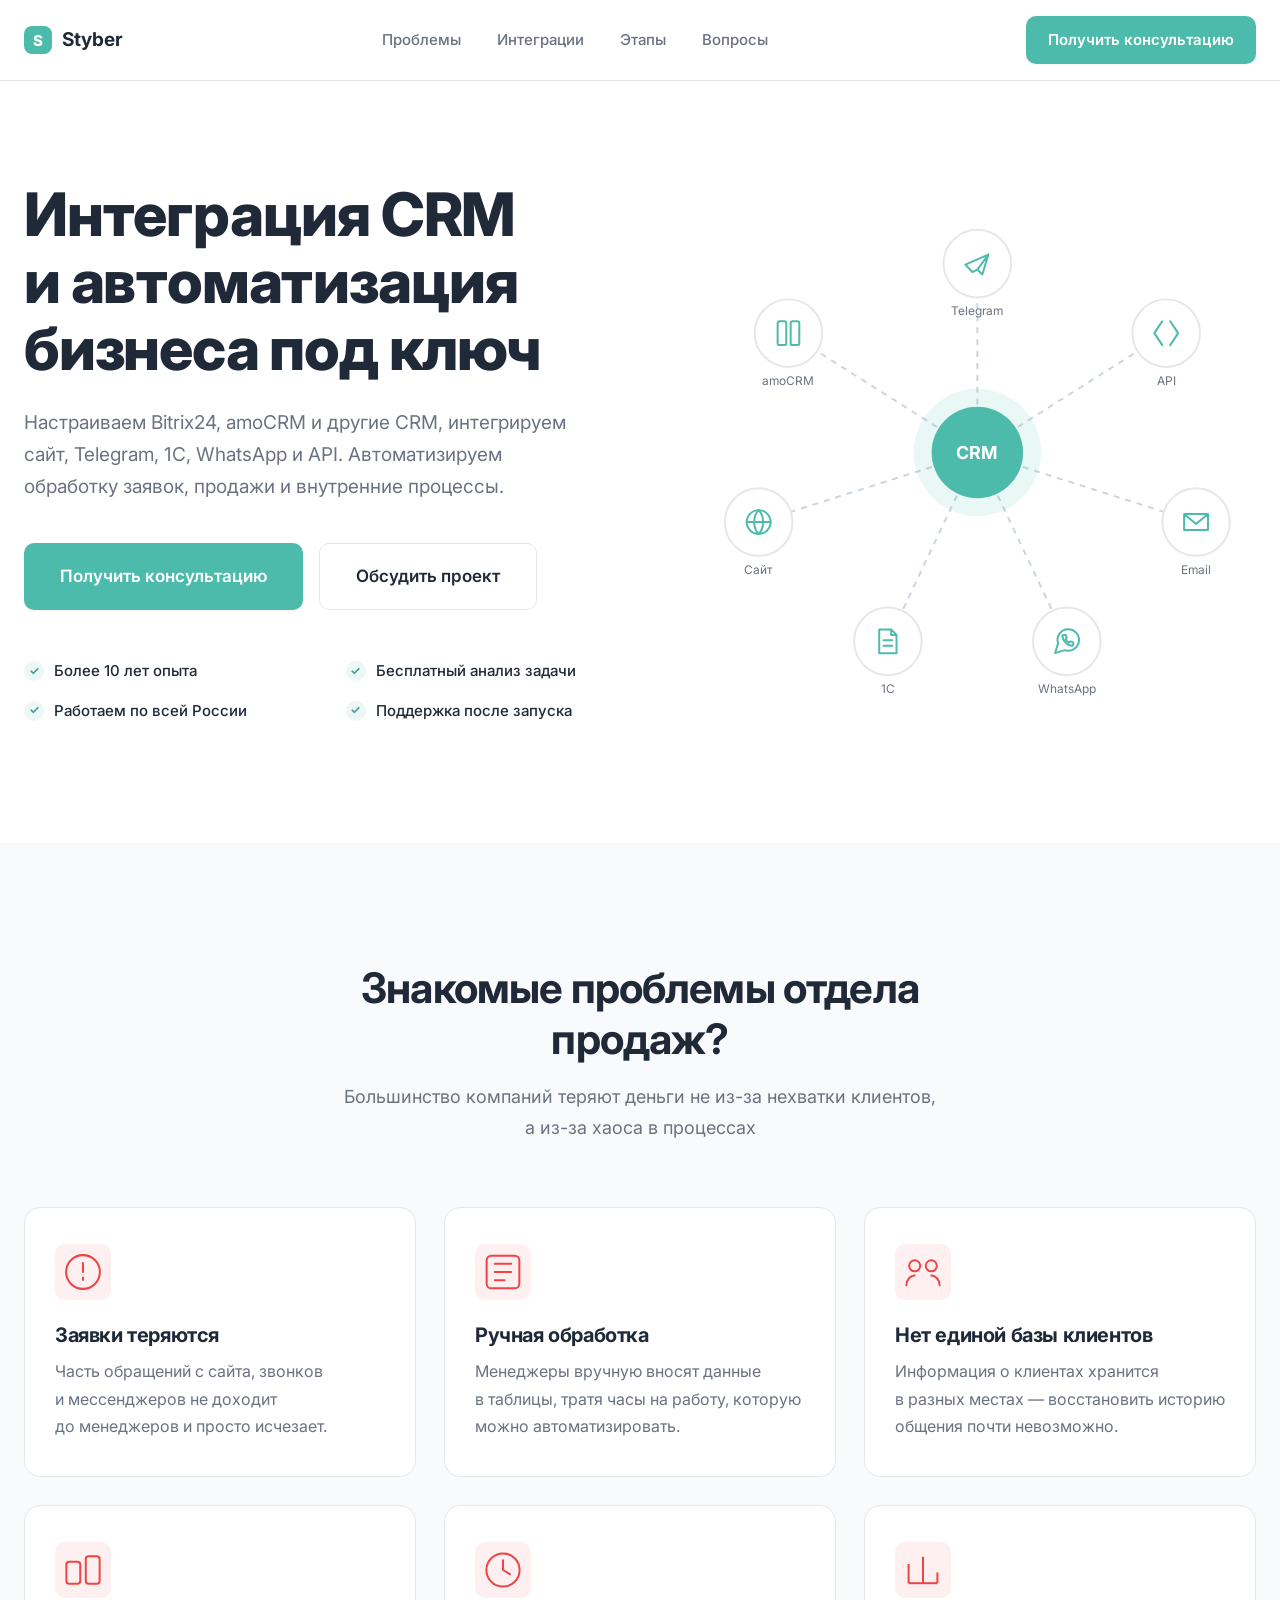
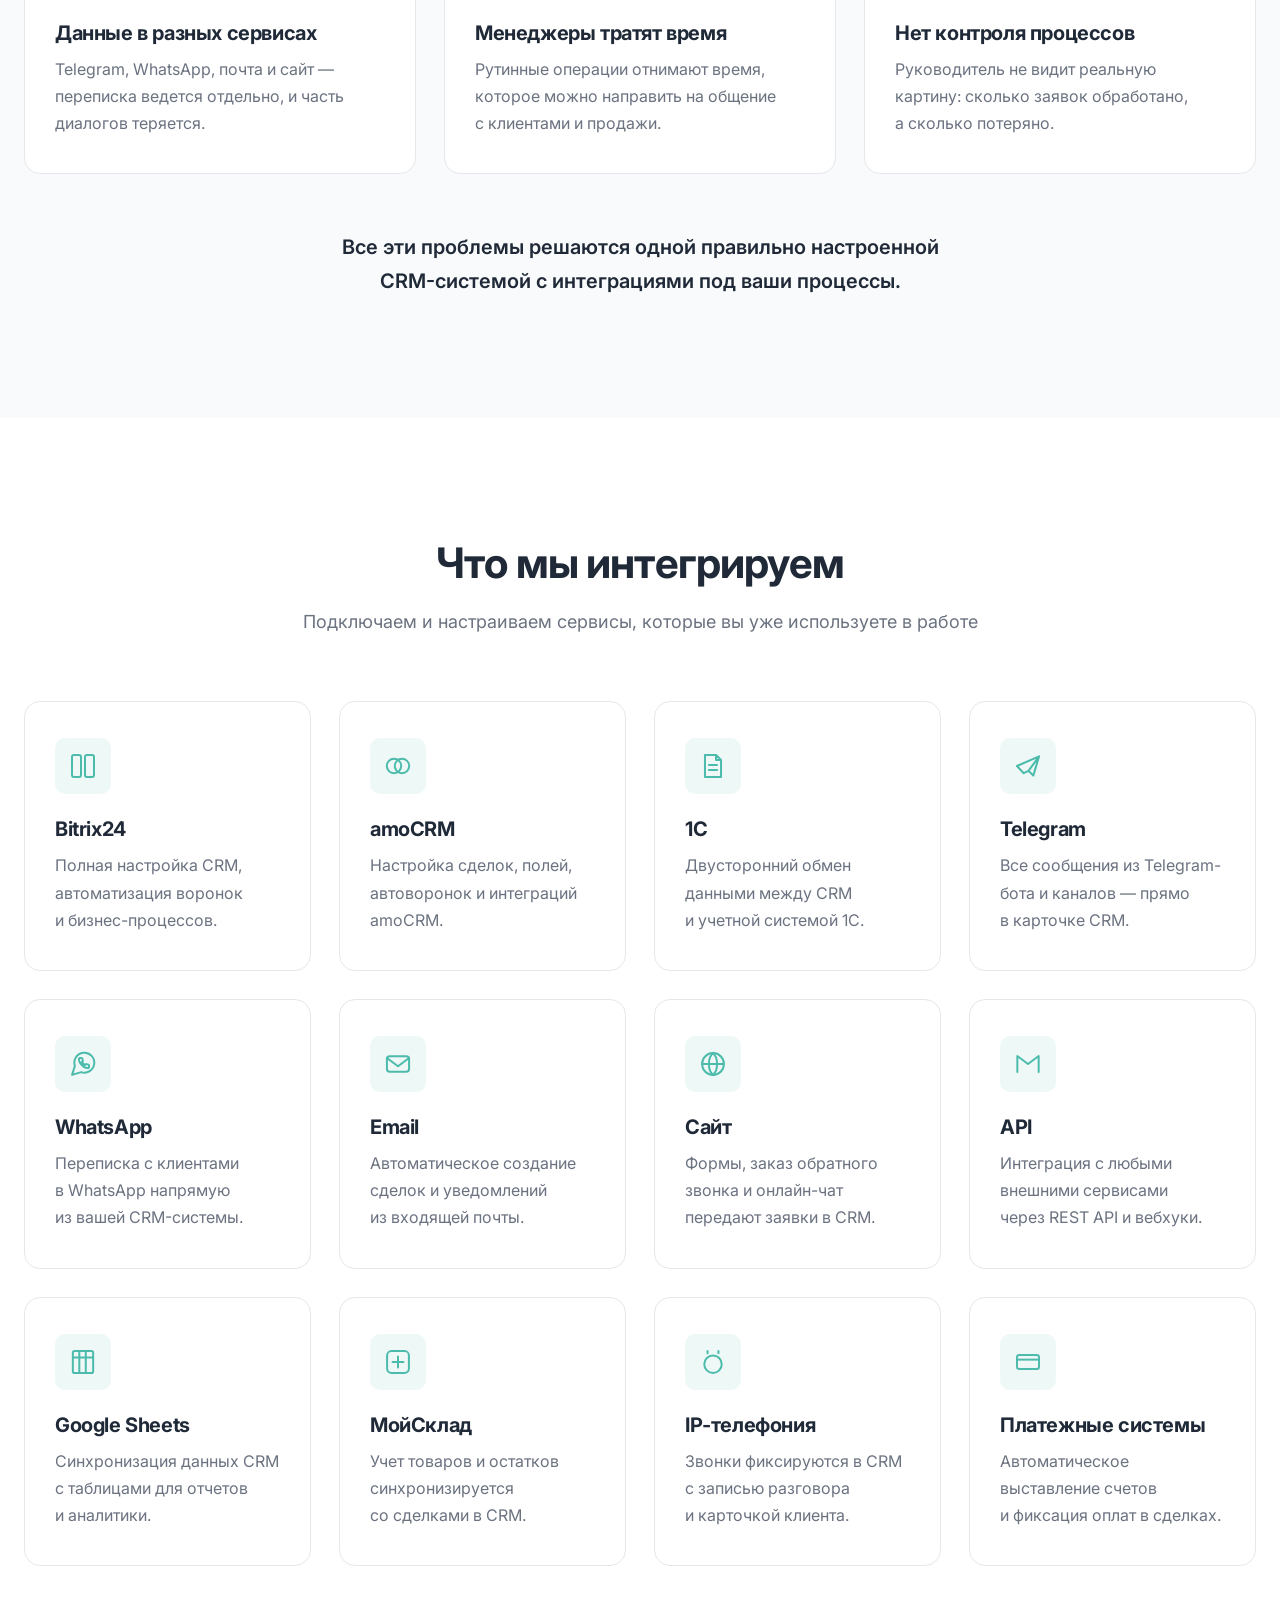
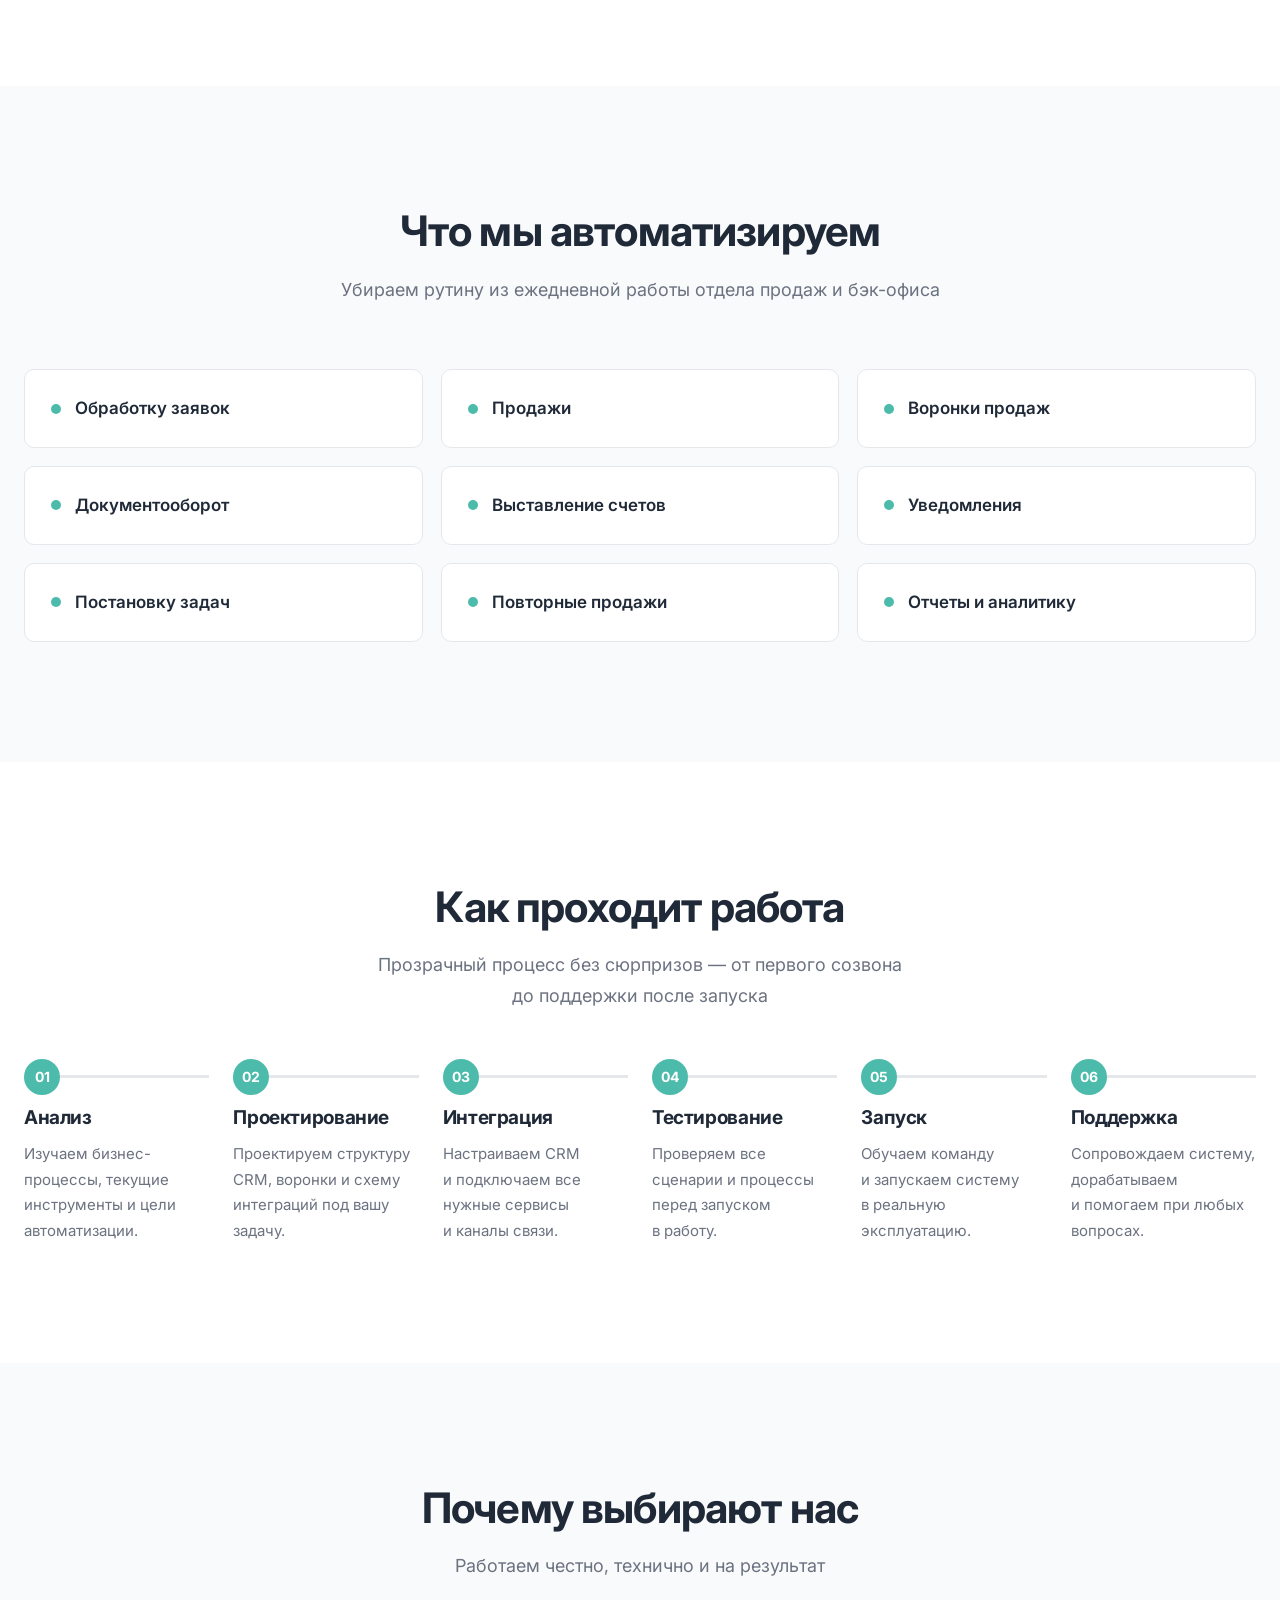
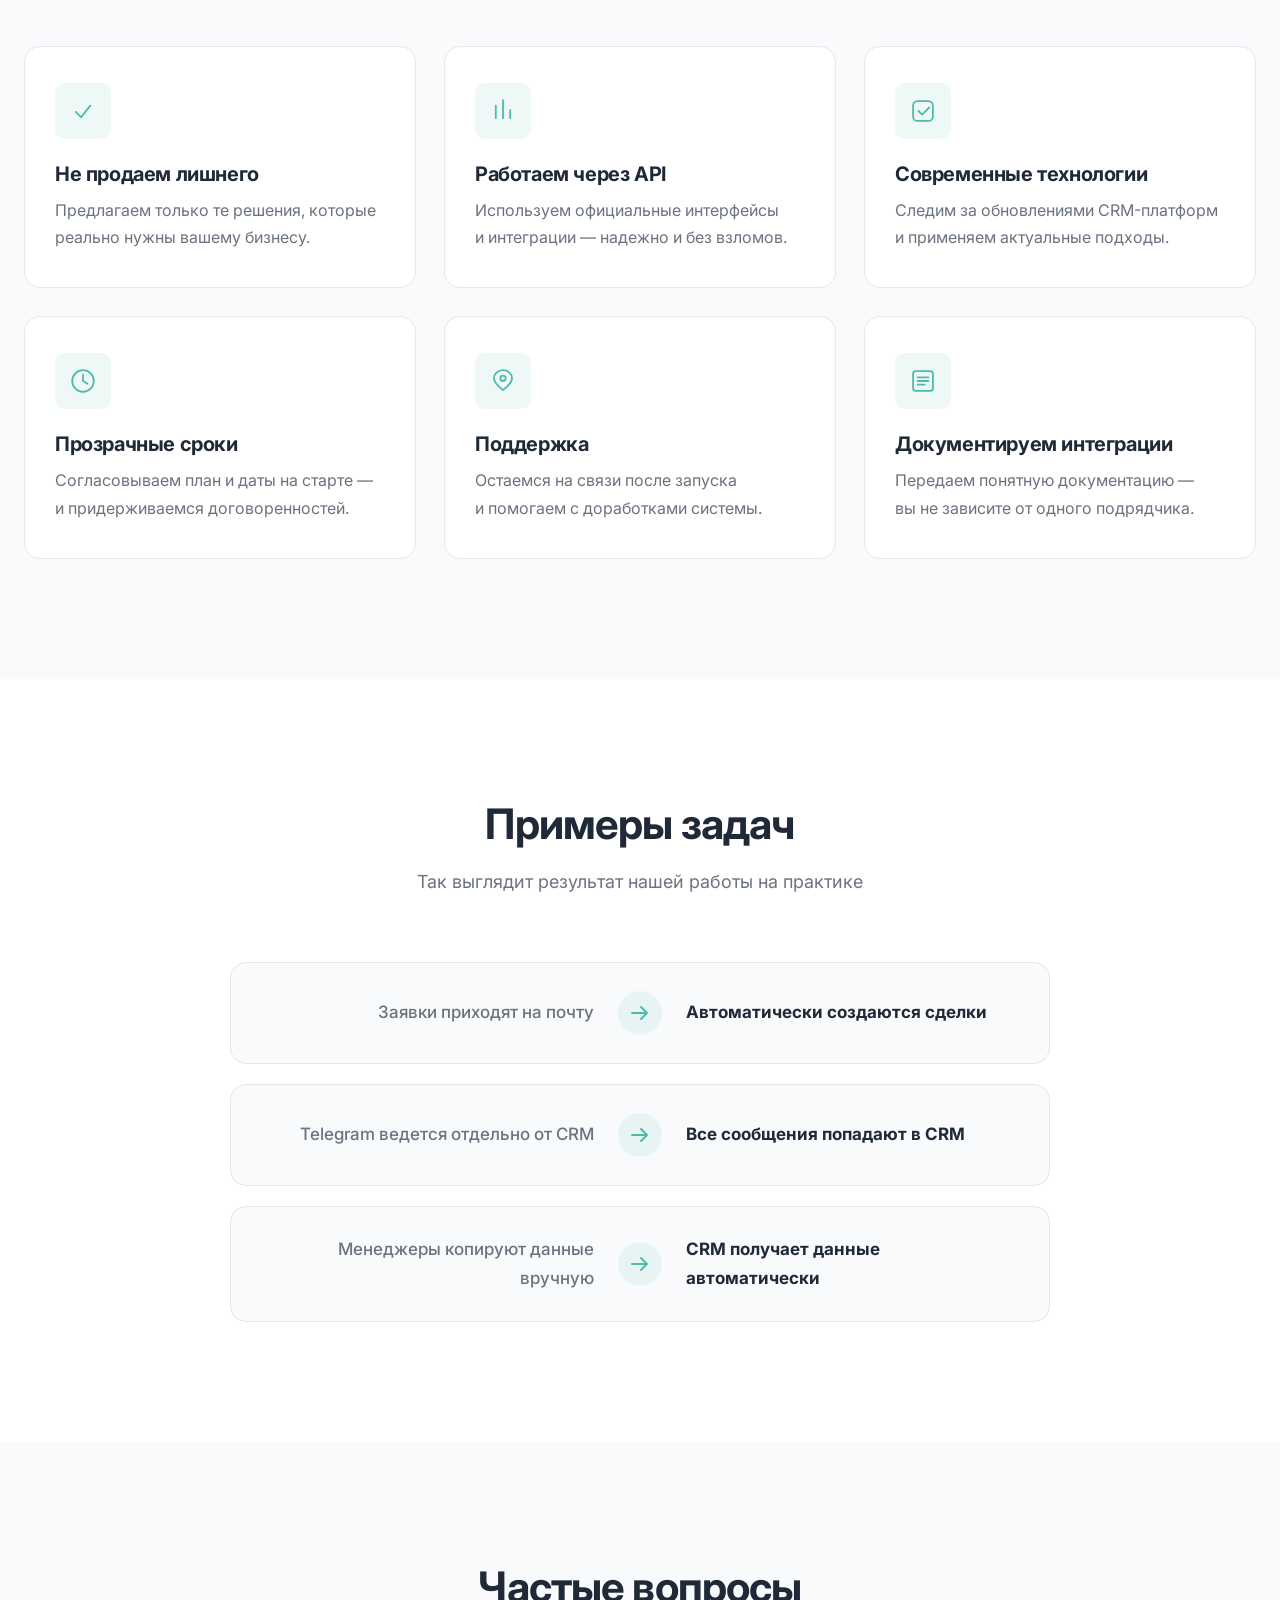
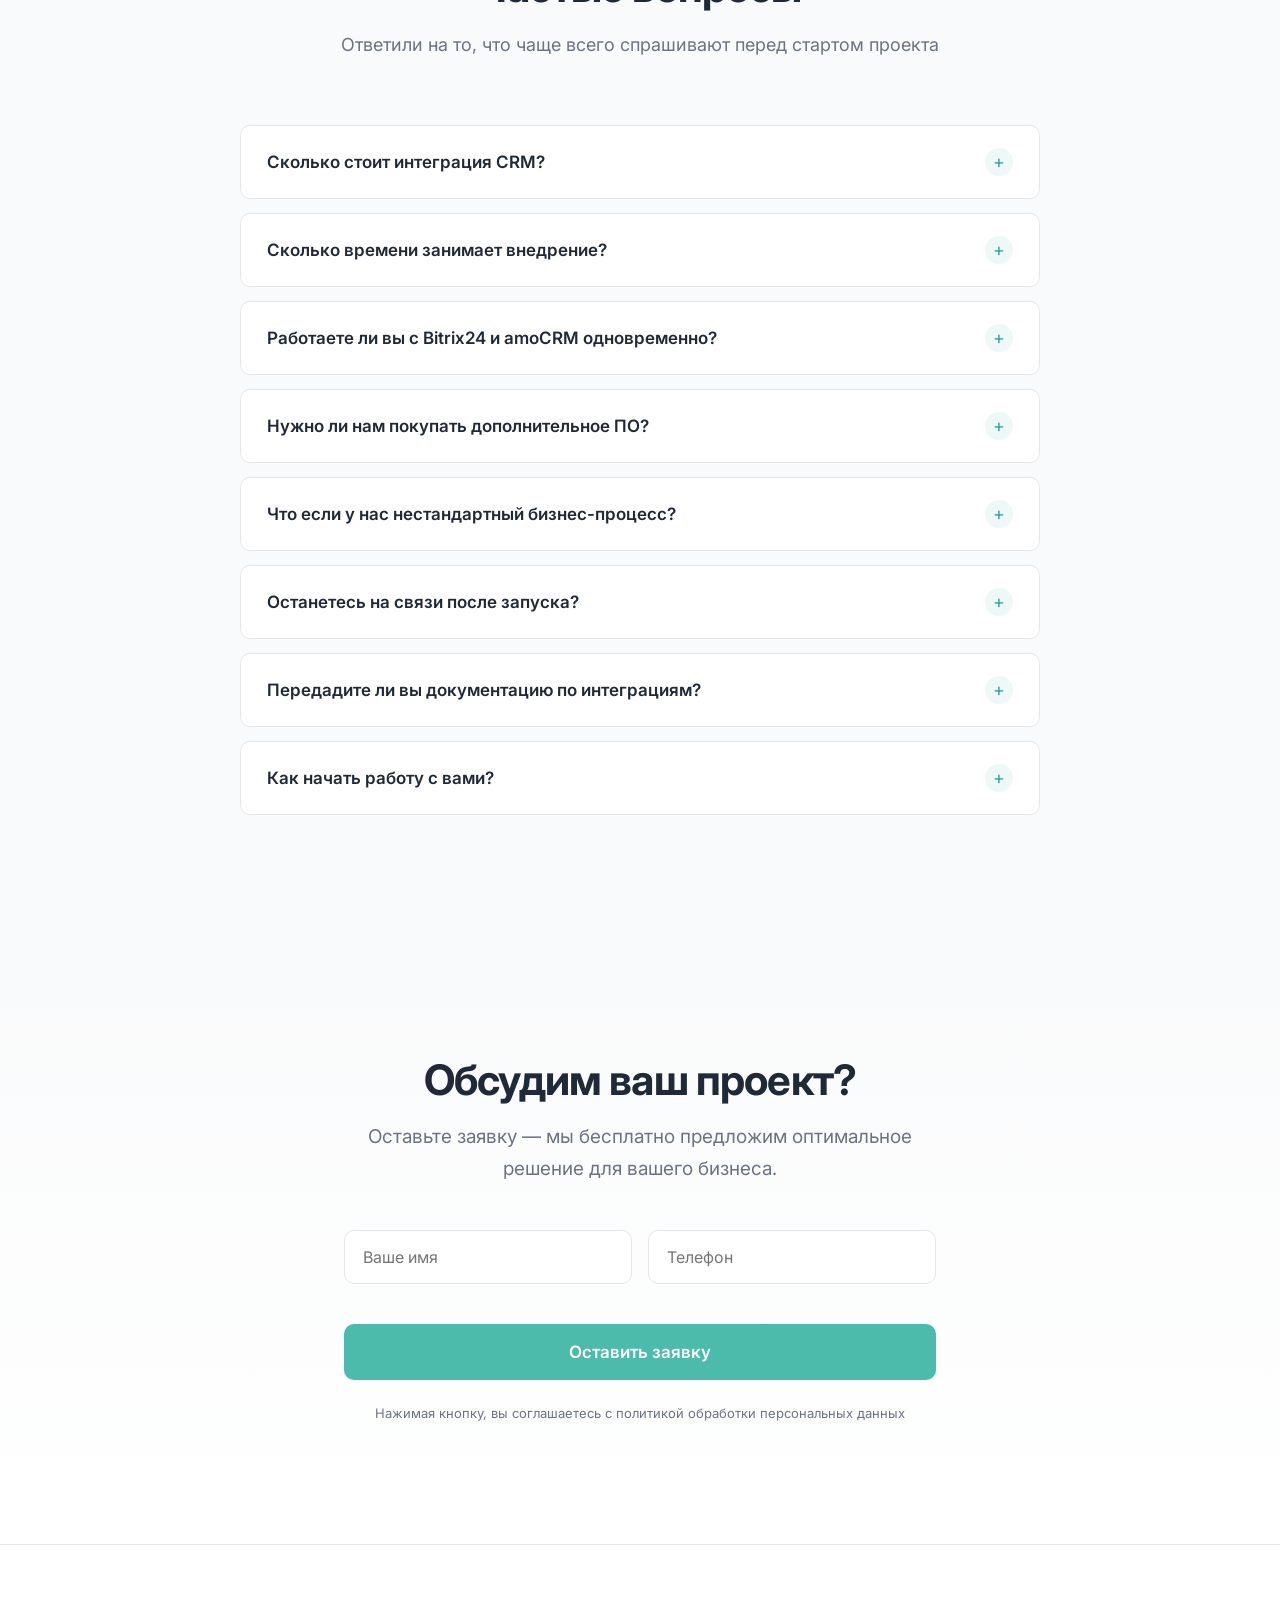
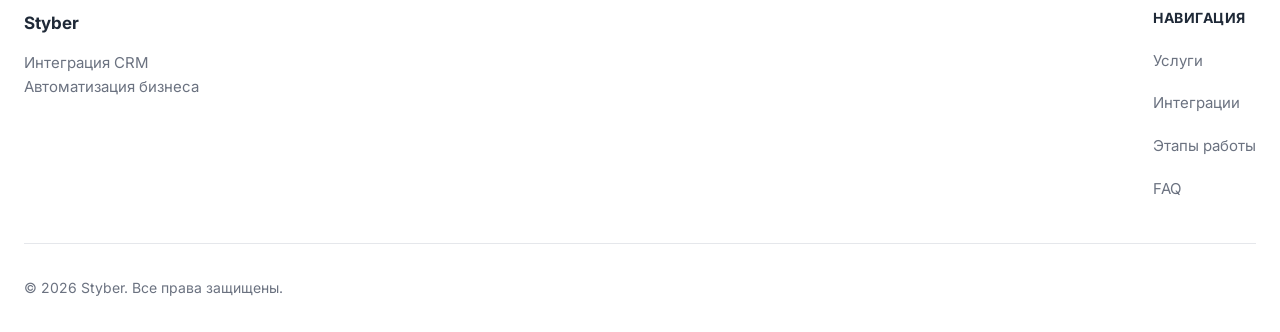
==== commit 1e3d29fa: "add favicon" ====
--- a/index.html
+++ b/index.html
@@ -5,6 +5,7 @@
 <meta name="viewport" content="width=device-width, initial-scale=1.0">
 <title>Интеграция CRM и&nbsp;автоматизация бизнеса под&nbsp;ключ</title>
 <meta name="description" content="Настраиваем Bitrix24, amoCRM и&nbsp;другие CRM, интегрируем сайт, Telegram, 1С, WhatsApp и&nbsp;API. Автоматизируем обработку заявок, продажи и&nbsp;внутренние процессы.">
+<link rel="icon" type="image/svg+xml" href="favicon.svg">
 <link rel="preconnect" href="https://fonts.googleapis.com">
 <link rel="preconnect" href="https://fonts.gstatic.com" crossorigin>
 <link href="https://fonts.googleapis.com/css2?family=Inter:wght@400;500;600;700;800&display=swap" rel="stylesheet">
@@ -277,7 +278,7 @@
 </section>
 
 <!-- ===================== 4. ЧТО АВТОМАТИЗИРУЕМ ===================== -->
-<section class="section automation">
+<section class="section automation" id="services">
   <div class="container">
     <div class="section__head reveal">
       <h2 class="section__title">Что&nbsp;мы автоматизируем</h2>
@@ -535,9 +536,25 @@
 </main>
 
 <footer class="footer">
-  <div class="container footer__inner">
-    <a href="#hero" class="logo logo--footer">Styber</a>
-    <p>© 2026 Styber CRM. Интеграция и&nbsp;автоматизация CRM-систем.</p>
+  <div class="container">
+    <div class="footer__top">
+      <div class="footer__brand">
+        <a href="#hero" class="logo logo--footer">Styber</a>
+        <p class="footer__tagline">Интеграция CRM<br>Автоматизация бизнеса</p>
+      </div>
+      <div class="footer__nav">
+        <h3 class="footer__nav-title">Навигация</h3>
+        <ul class="footer__links">
+          <li><a href="#services">Услуги</a></li>
+          <li><a href="#integrations">Интеграции</a></li>
+          <li><a href="#process">Этапы работы</a></li>
+          <li><a href="#faq">FAQ</a></li>
+        </ul>
+      </div>
+    </div>
+    <div class="footer__bottom">
+      <p>© 2026 Styber. Все права защищены.</p>
+    </div>
   </div>
 </footer>
 
--- a/style.css
+++ b/style.css
@@ -740,18 +740,58 @@
 ========================================================= */
 .footer {
   border-top: 1px solid var(--color-border);
-  padding: 40px 0;
-}
-
-.footer__inner {
-  display: flex;
-  align-items: center;
+  padding: 64px 0 32px;
+}
+
+.footer__top {
+  display: flex;
   justify-content: space-between;
-  flex-wrap: wrap;
-  gap: 16px;
-}
-
-.footer__inner p {
+  gap: 48px;
+  padding-bottom: 40px;
+}
+
+.footer__brand {
+  display: flex;
+  flex-direction: column;
+  gap: 14px;
+}
+
+.footer__tagline {
+  font-size: 15px;
+  line-height: 1.6;
+}
+
+.footer__nav-title {
+  font-size: 14px;
+  font-weight: 700;
+  text-transform: uppercase;
+  letter-spacing: 0.04em;
+  color: var(--color-text);
+  margin-bottom: 18px;
+}
+
+.footer__links {
+  display: flex;
+  flex-direction: column;
+  gap: 12px;
+}
+
+.footer__links a {
+  font-size: 15px;
+  color: var(--color-text-muted);
+  transition: color var(--transition-fast);
+}
+
+.footer__links a:hover {
+  color: var(--color-accent-dark);
+}
+
+.footer__bottom {
+  padding-top: 32px;
+  border-top: 1px solid var(--color-border);
+}
+
+.footer__bottom p {
   font-size: 14px;
 }
 
@@ -891,9 +931,22 @@
     font-size: 18px;
   }
 
-  .footer__inner {
+  .footer__top {
     flex-direction: column;
+    gap: 32px;
     text-align: center;
+  }
+
+  .footer__brand {
+    align-items: center;
+  }
+
+  .footer__nav-title {
+    margin-bottom: 14px;
+  }
+
+  .footer__links {
+    align-items: center;
   }
 
   .header__cta {
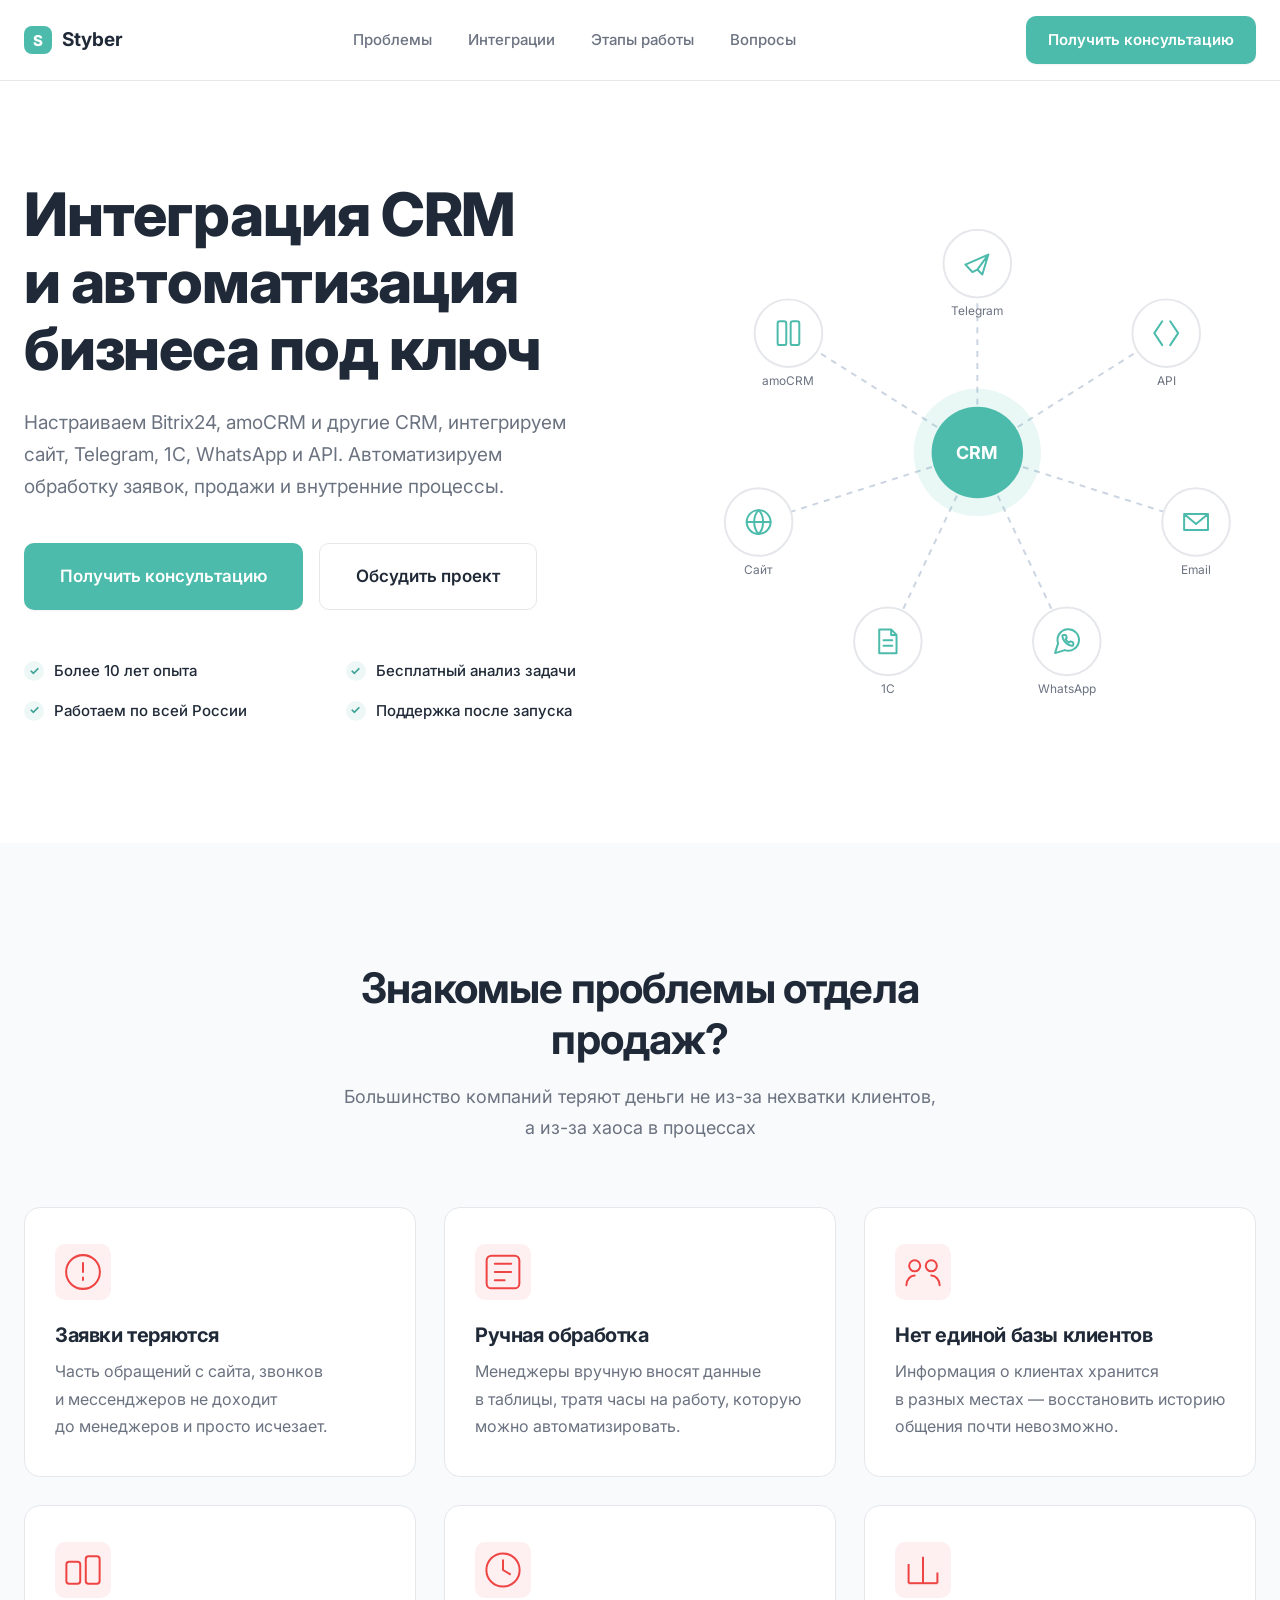
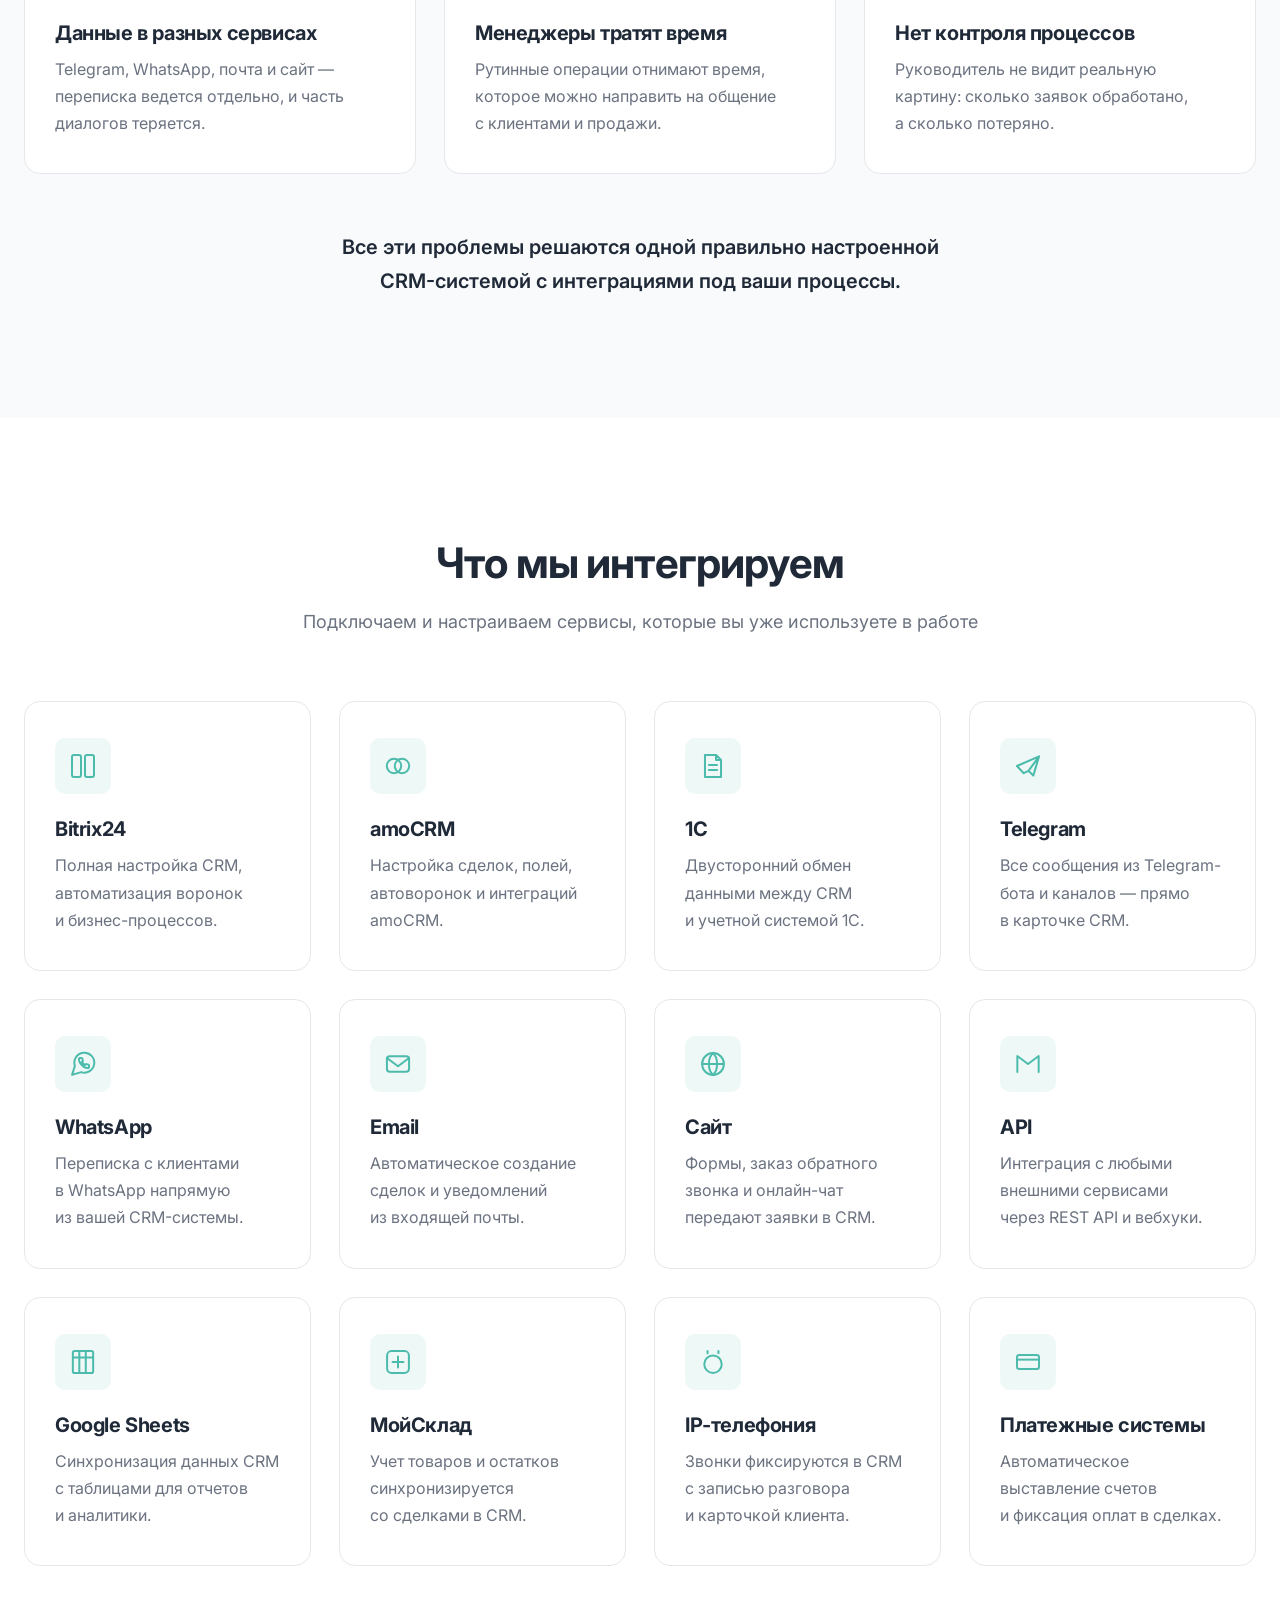
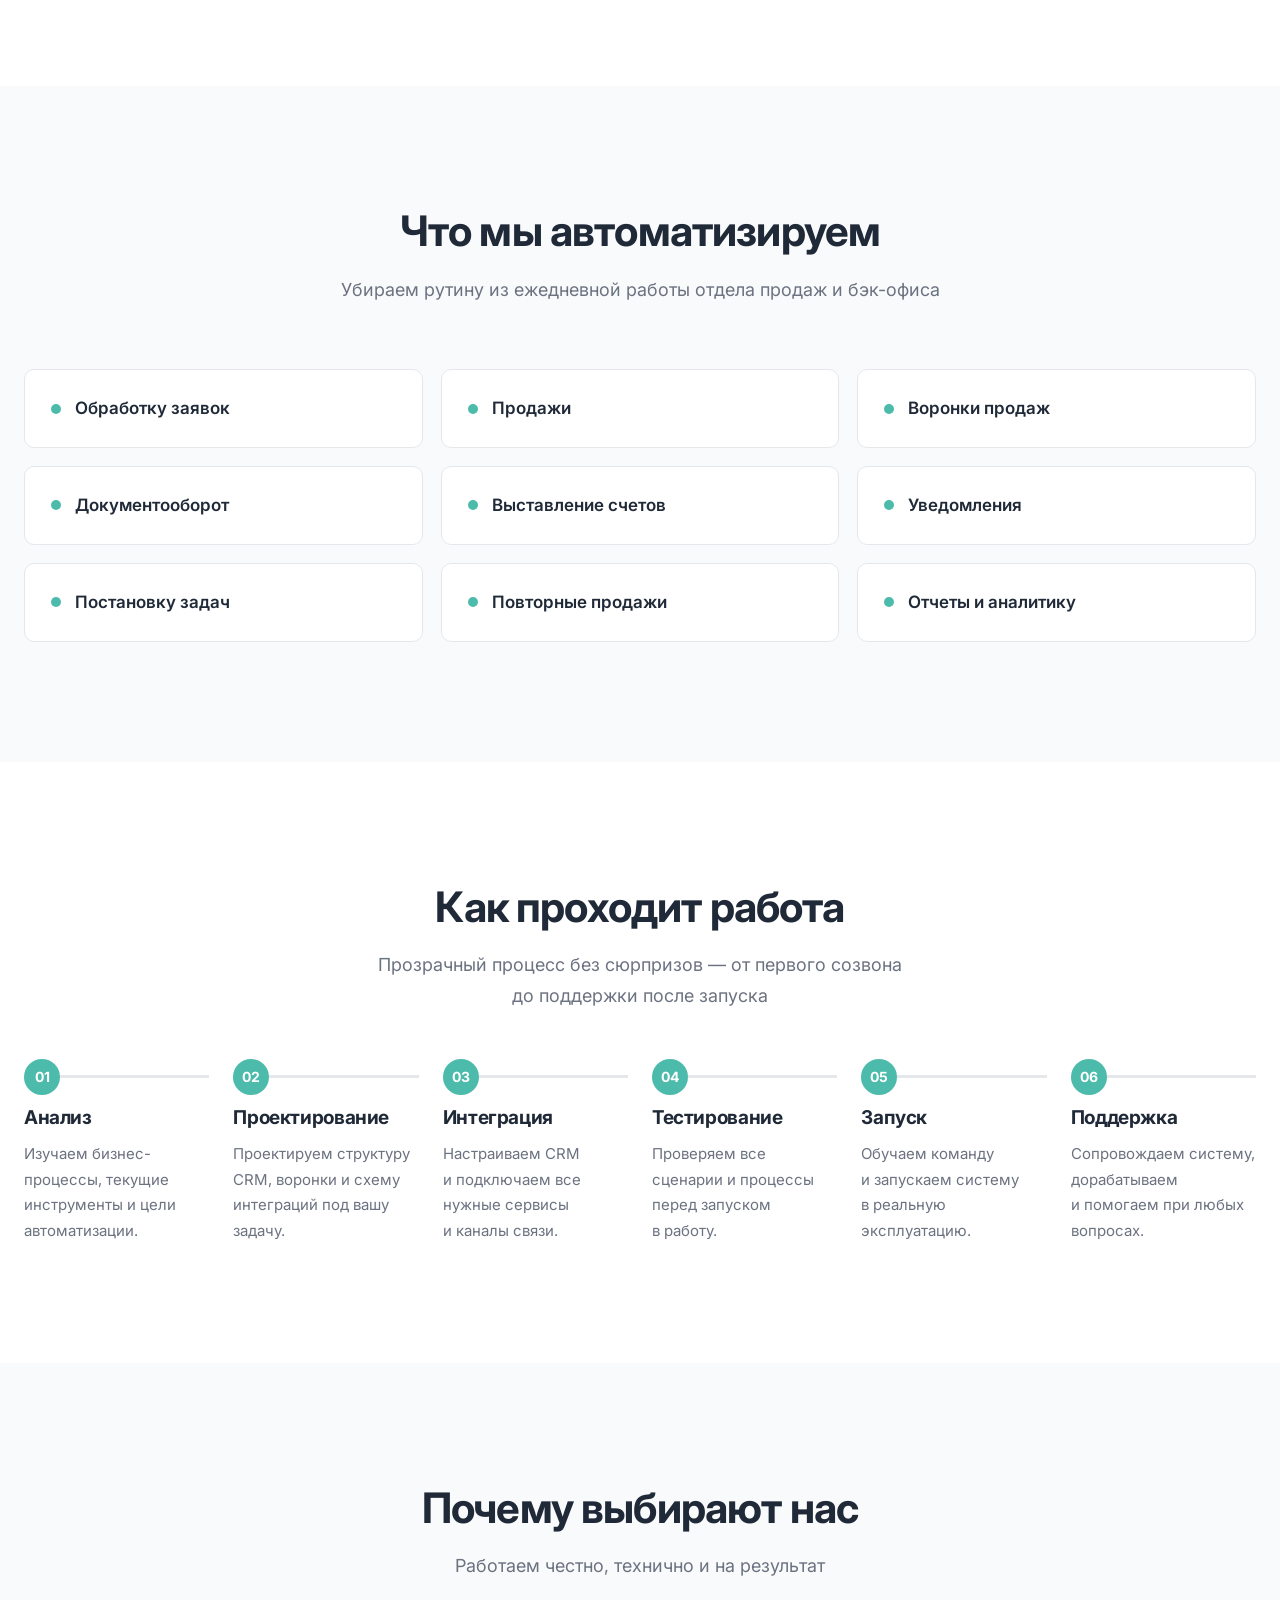
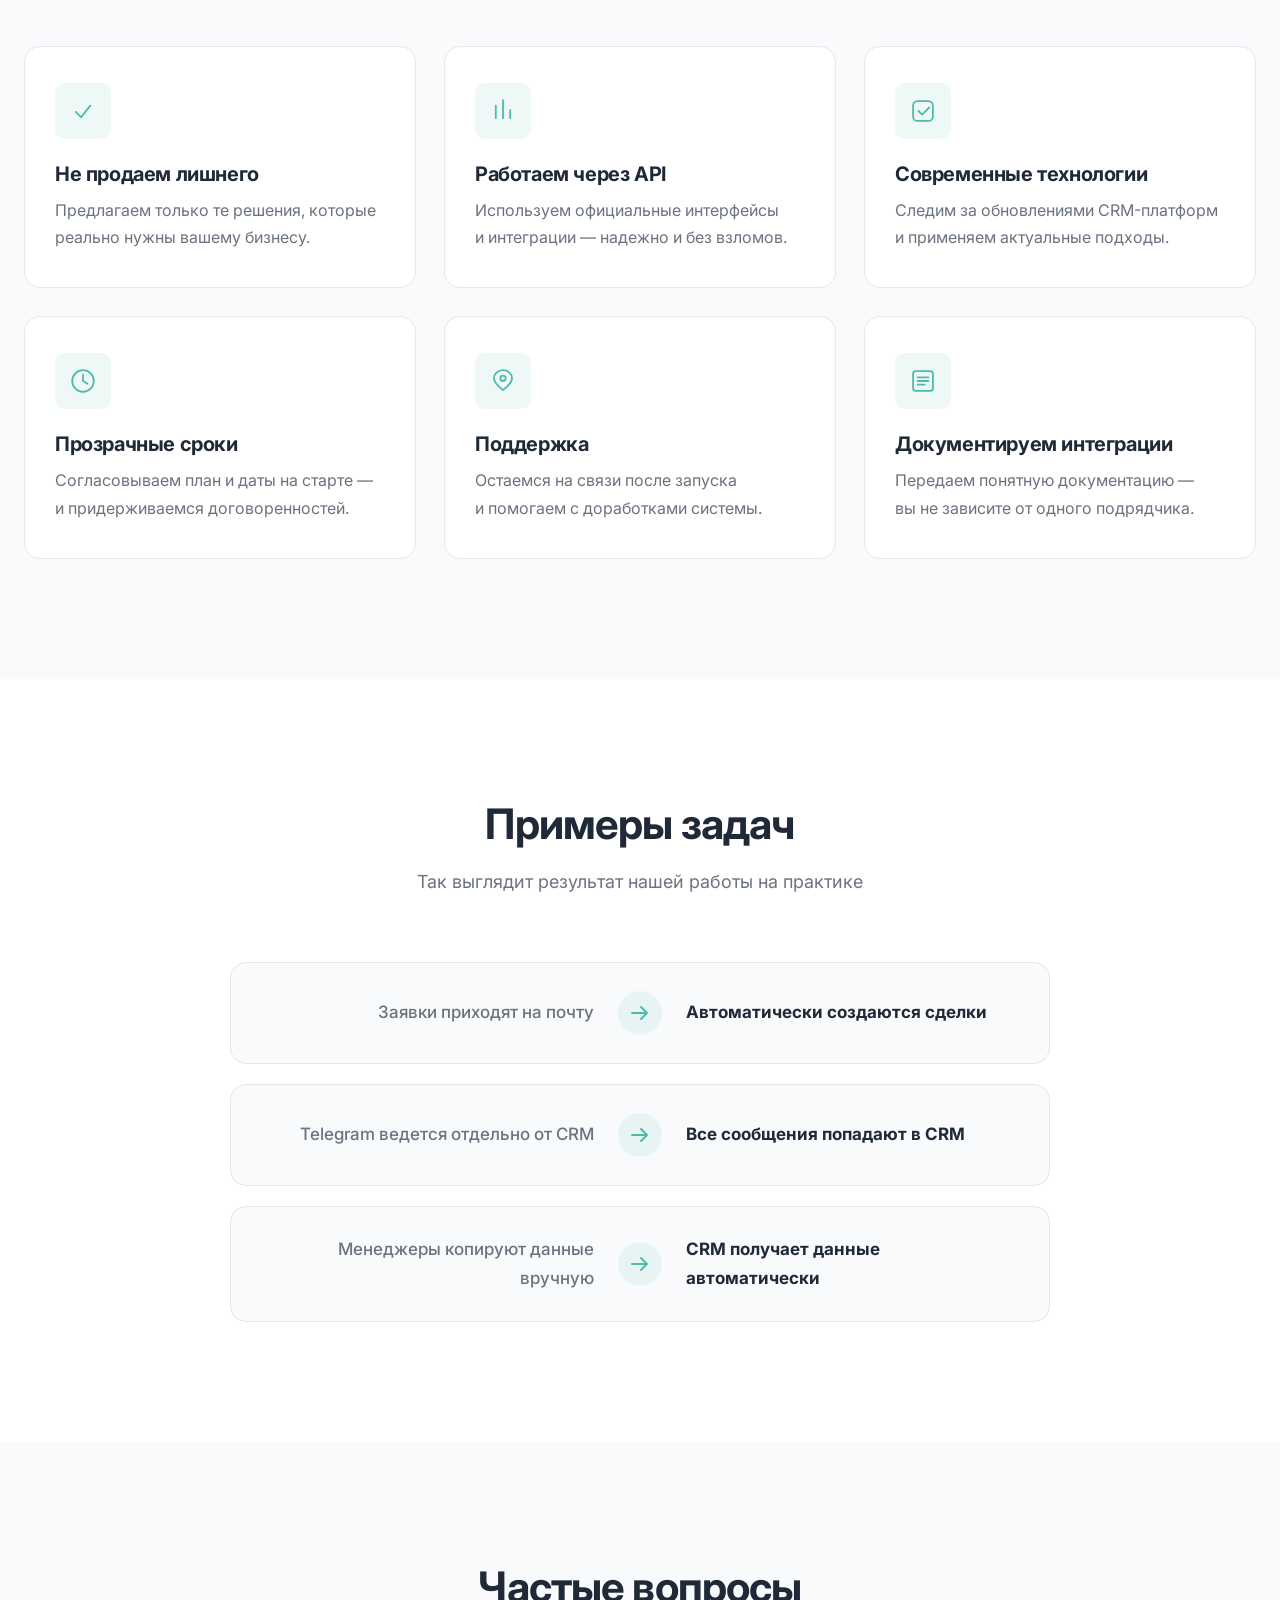
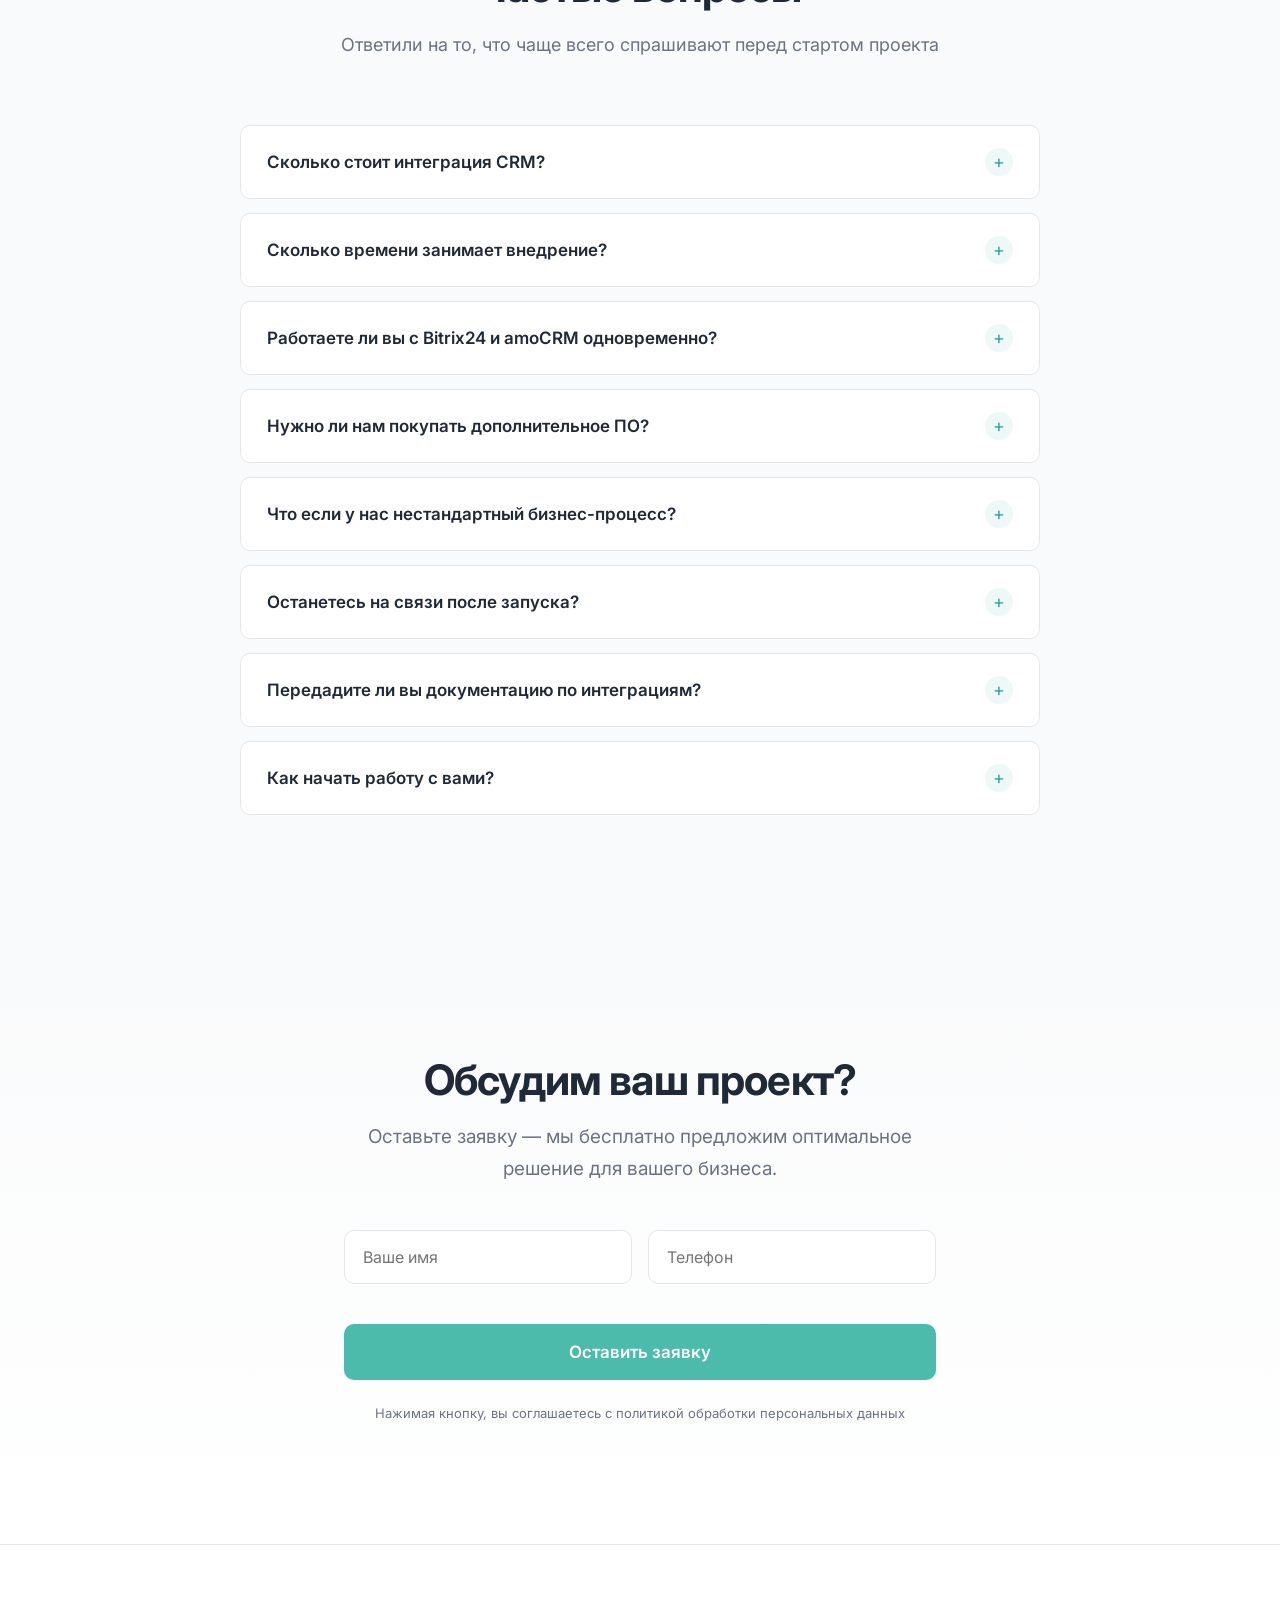
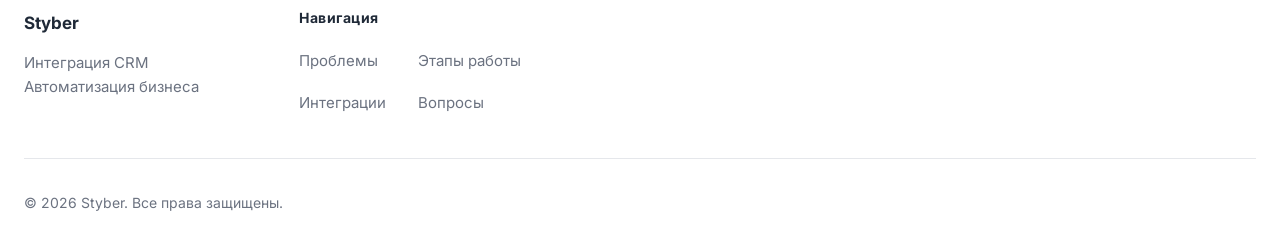
==== commit 28d2718e: "разбивка колонки на 2, faq переименовка на вопросы, в шапке этаны на этапы работы" ====
--- a/index.html
+++ b/index.html
@@ -28,7 +28,7 @@
     <nav class="nav">
       <a href="#problems">Проблемы</a>
       <a href="#integrations">Интеграции</a>
-      <a href="#process">Этапы</a>
+      <a href="#process">Этапы работы</a>
       <a href="#faq">Вопросы</a>
     </nav>
     <a href="#cta" class="btn btn--primary btn--small header__cta">Получить консультацию</a>
@@ -545,10 +545,10 @@
       <div class="footer__nav">
         <h3 class="footer__nav-title">Навигация</h3>
         <ul class="footer__links">
-          <li><a href="#services">Услуги</a></li>
+          <li><a href="#problems">Проблемы</a></li>
           <li><a href="#integrations">Интеграции</a></li>
           <li><a href="#process">Этапы работы</a></li>
-          <li><a href="#faq">FAQ</a></li>
+          <li><a href="#faq">Вопросы</a></li>
         </ul>
       </div>
     </div>
--- a/style.css
+++ b/style.css
@@ -745,8 +745,8 @@
 
 .footer__top {
   display: flex;
-  justify-content: space-between;
-  gap: 48px;
+  justify-content: flex-start;
+  gap: 100px;
   padding-bottom: 40px;
 }
 
@@ -764,16 +764,18 @@
 .footer__nav-title {
   font-size: 14px;
   font-weight: 700;
-  text-transform: uppercase;
   letter-spacing: 0.04em;
   color: var(--color-text);
   margin-bottom: 18px;
 }
 
 .footer__links {
-  display: flex;
-  flex-direction: column;
-  gap: 12px;
+  display: grid;
+  grid-template-columns: repeat(2, auto);
+  grid-auto-flow: column;
+  grid-template-rows: repeat(2, auto);
+  column-gap: 32px;
+  row-gap: 12px;
 }
 
 .footer__links a {
@@ -946,7 +948,9 @@
   }
 
   .footer__links {
-    align-items: center;
+    grid-template-columns: 1fr;
+    grid-auto-flow: row;
+    justify-items: center;
   }
 
   .header__cta {
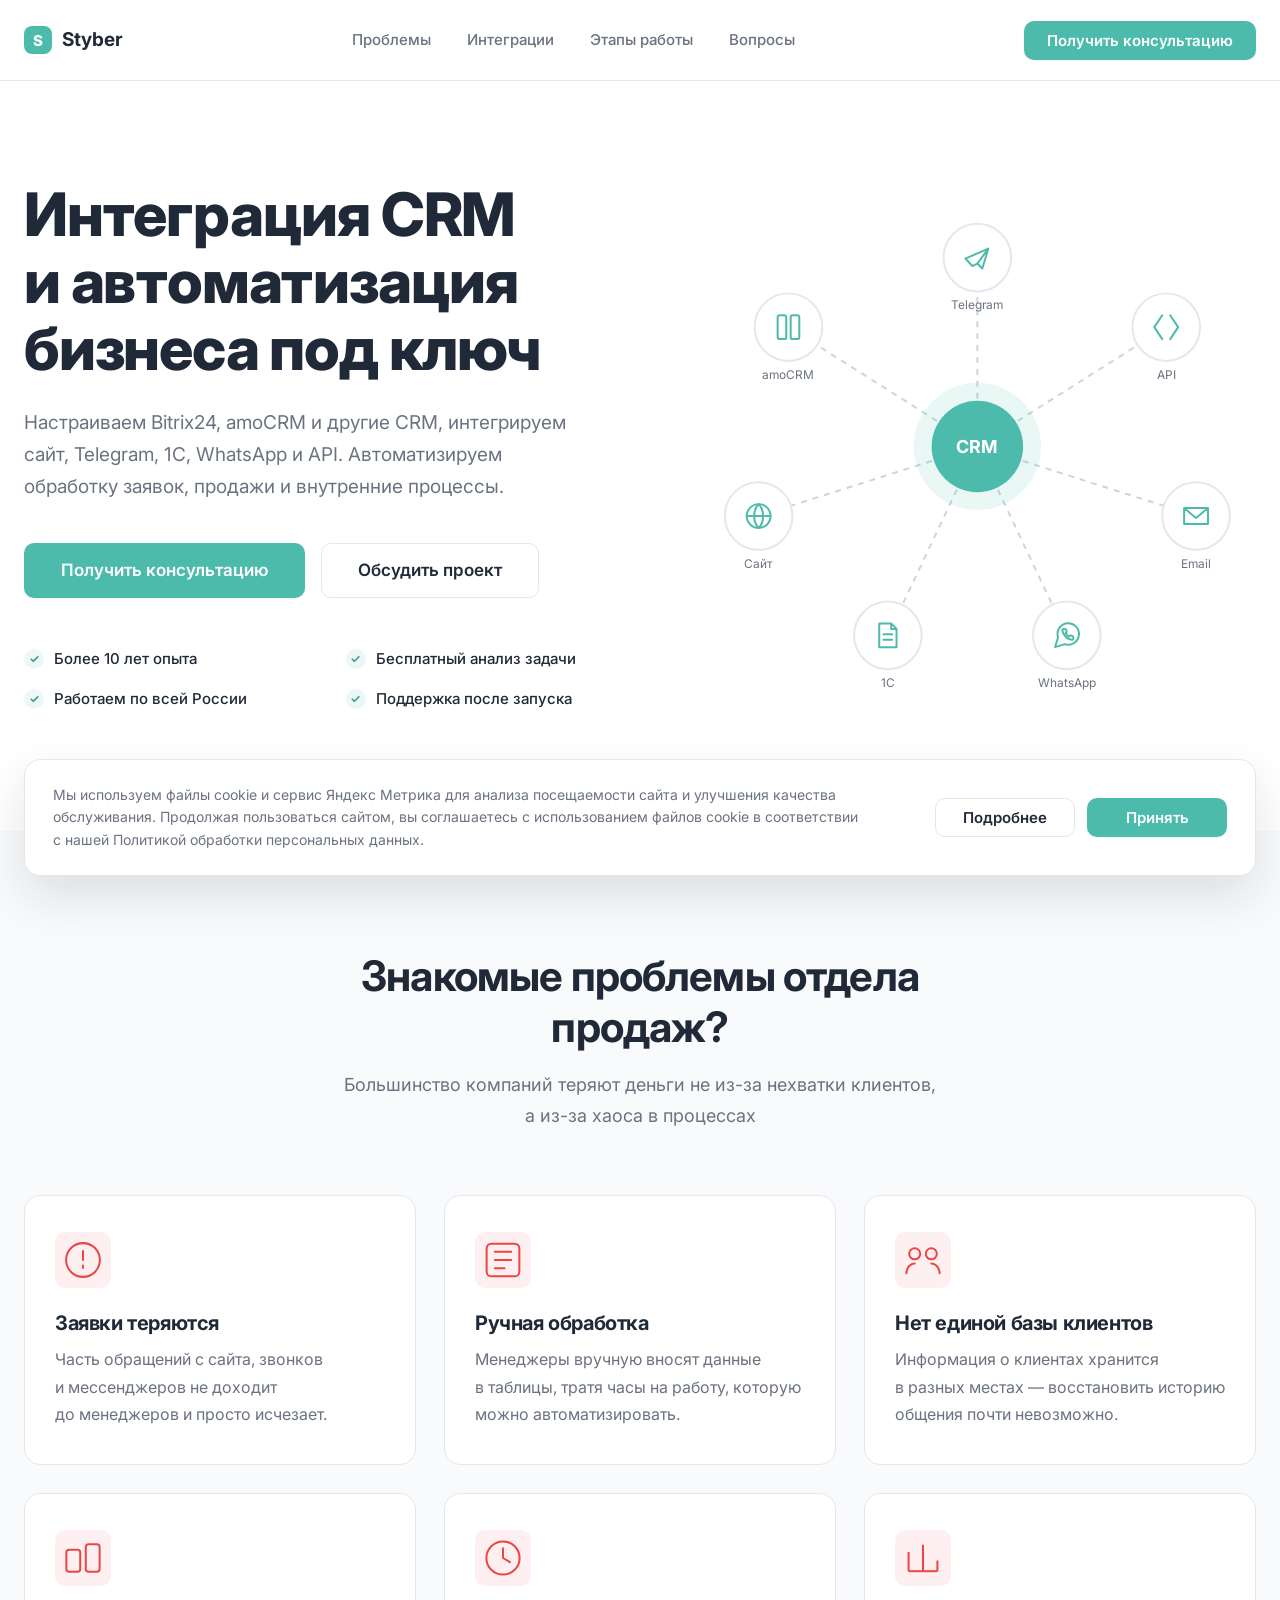
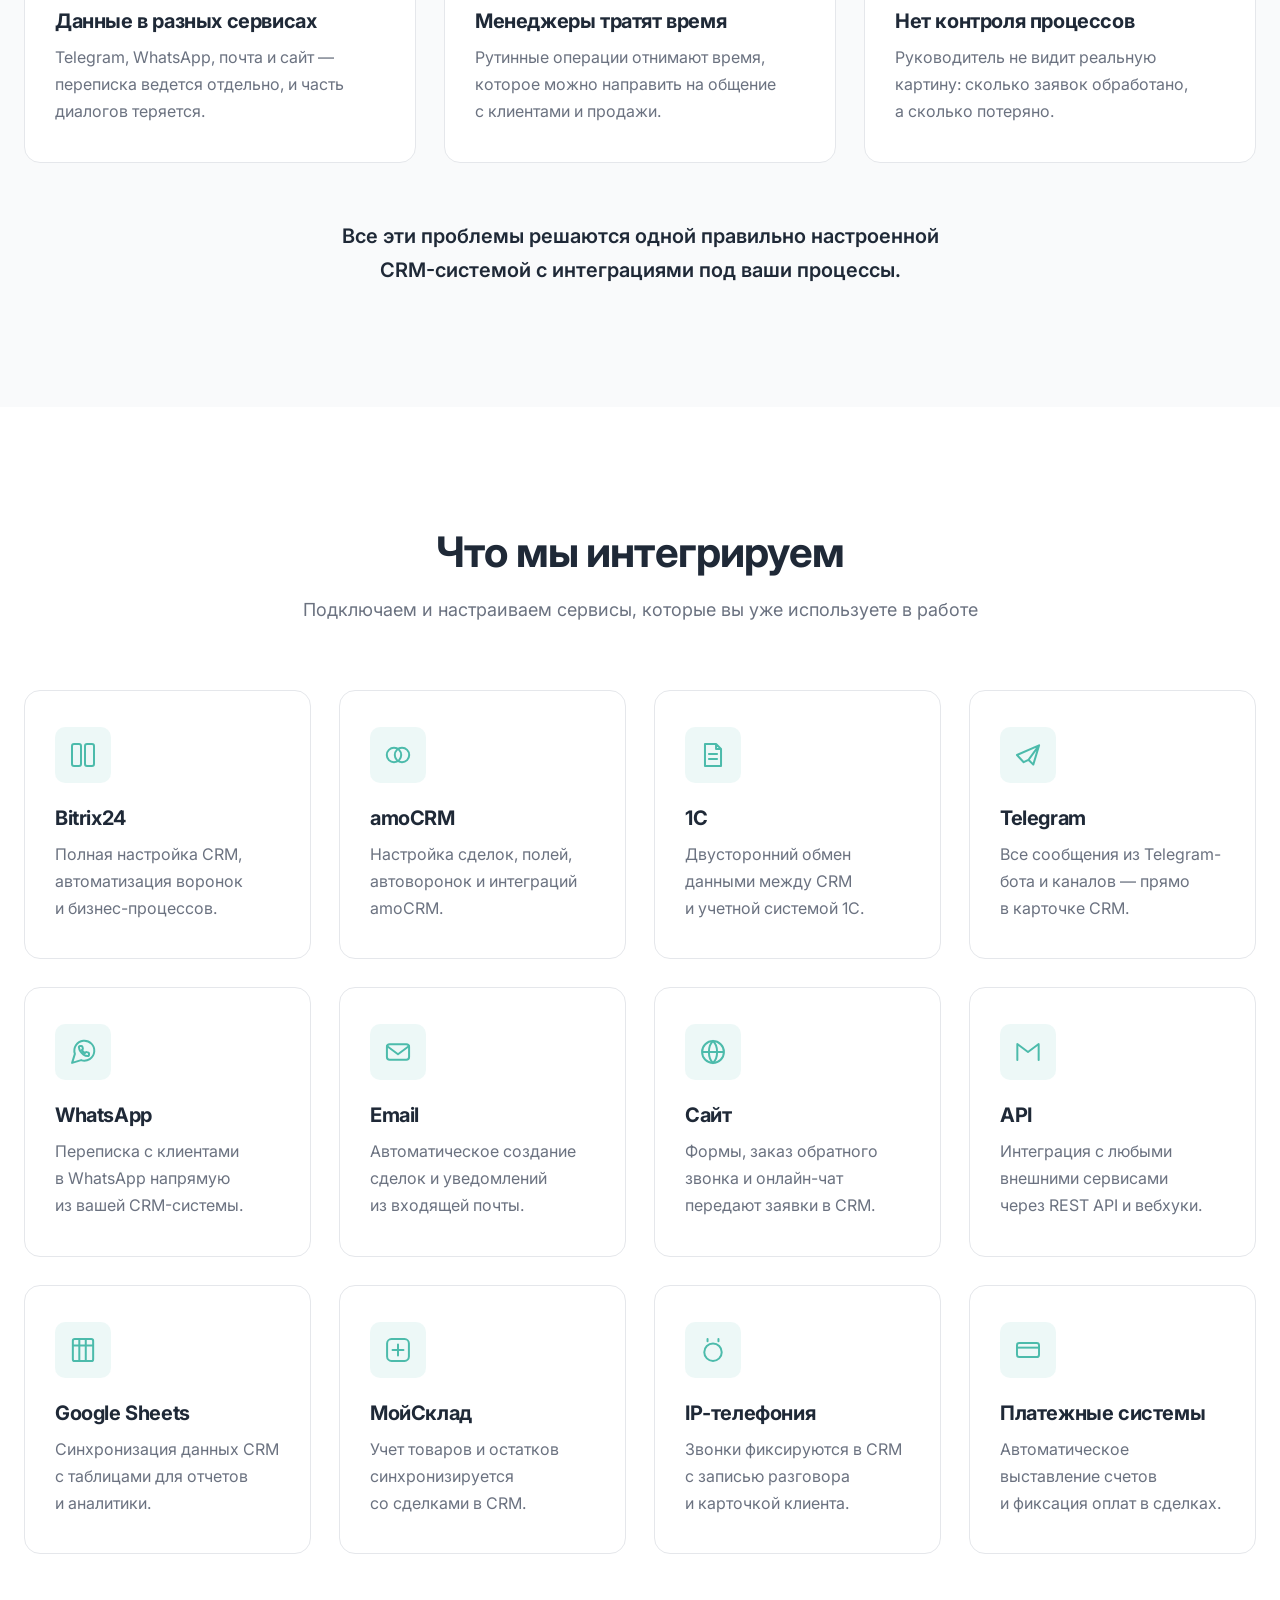
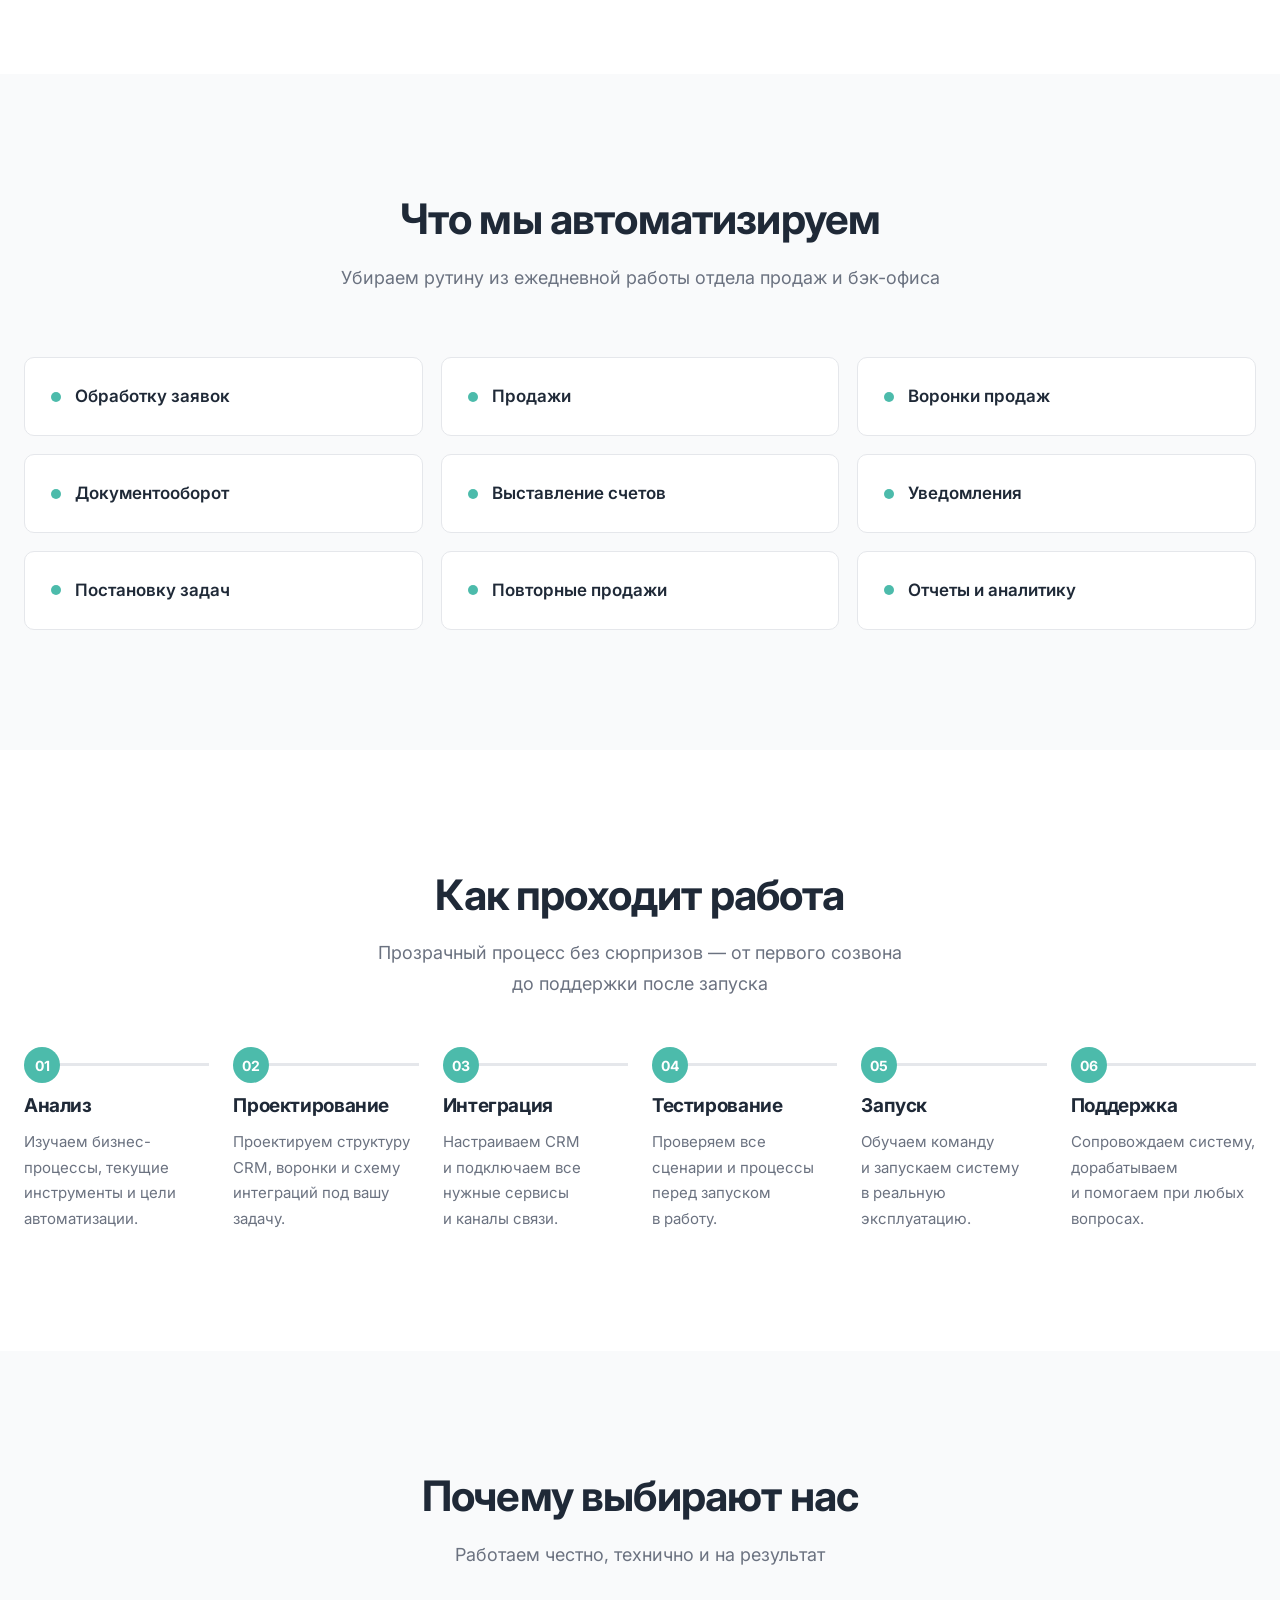
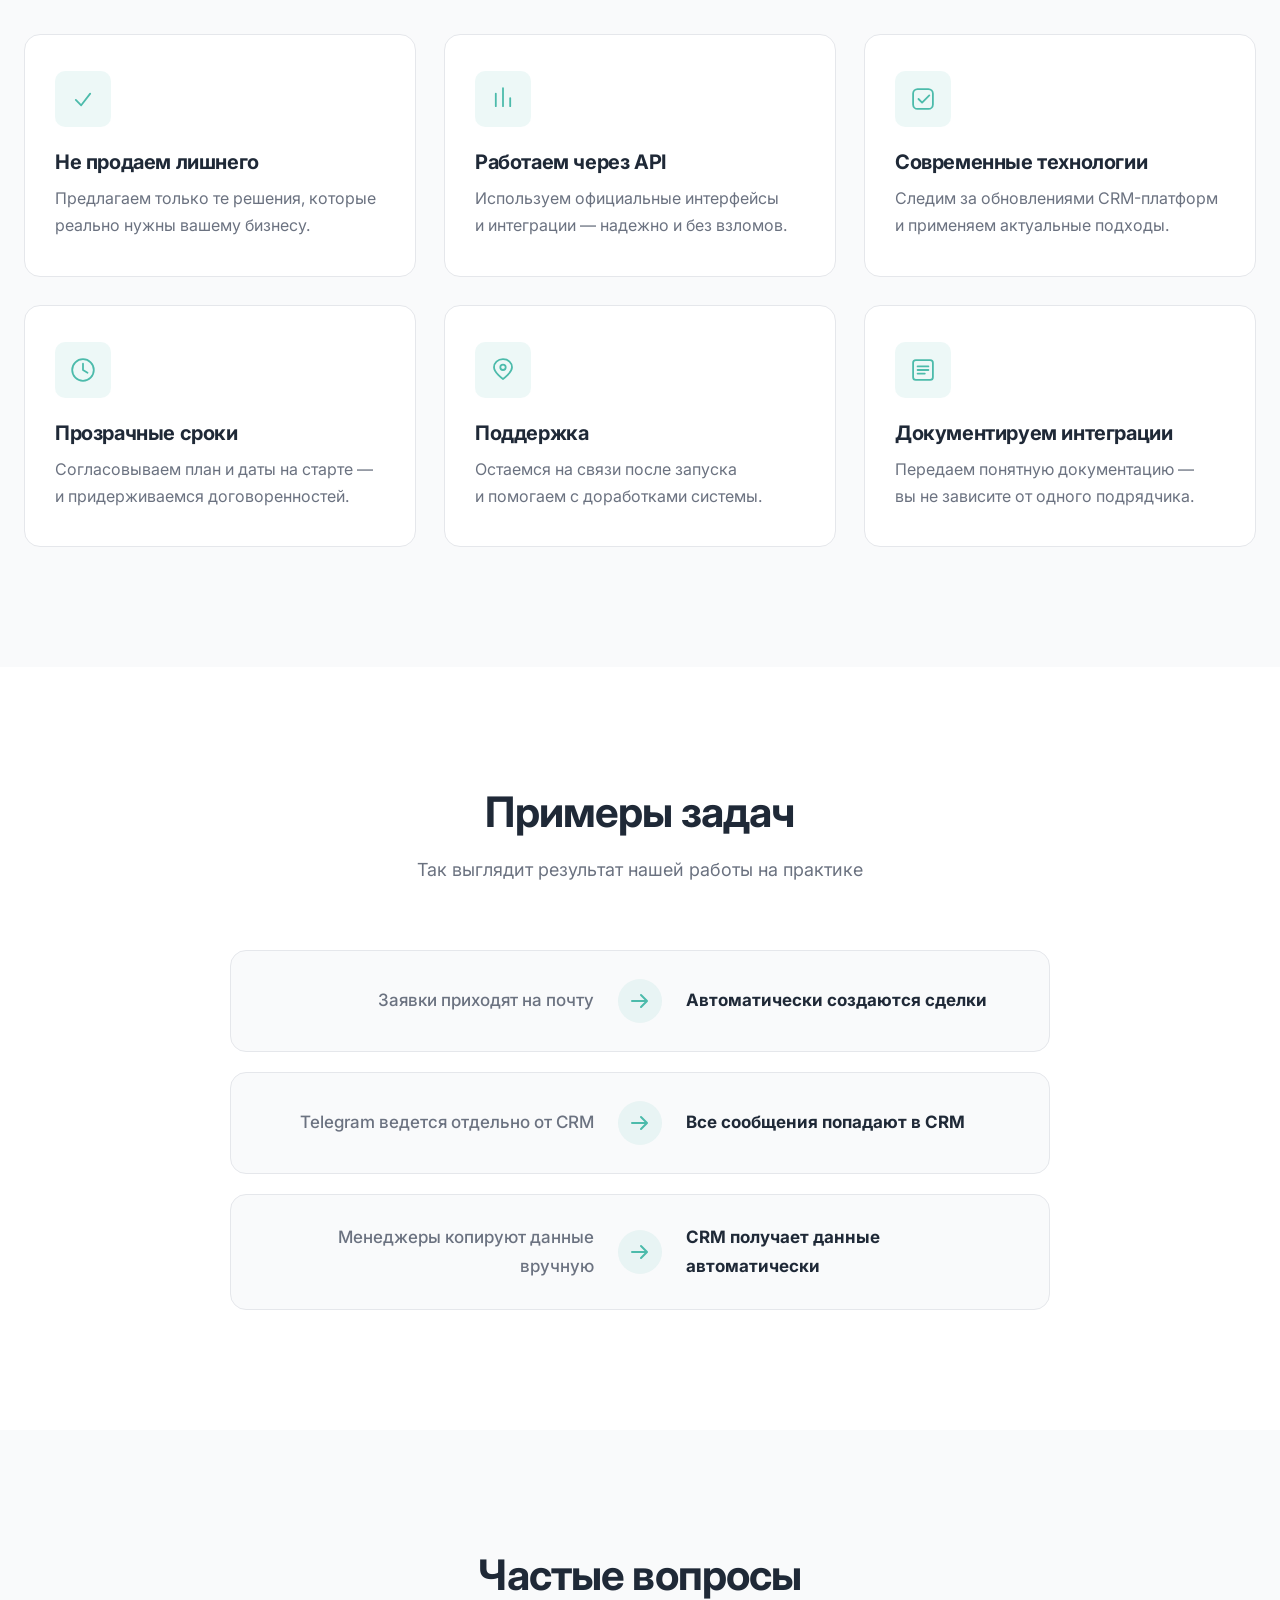
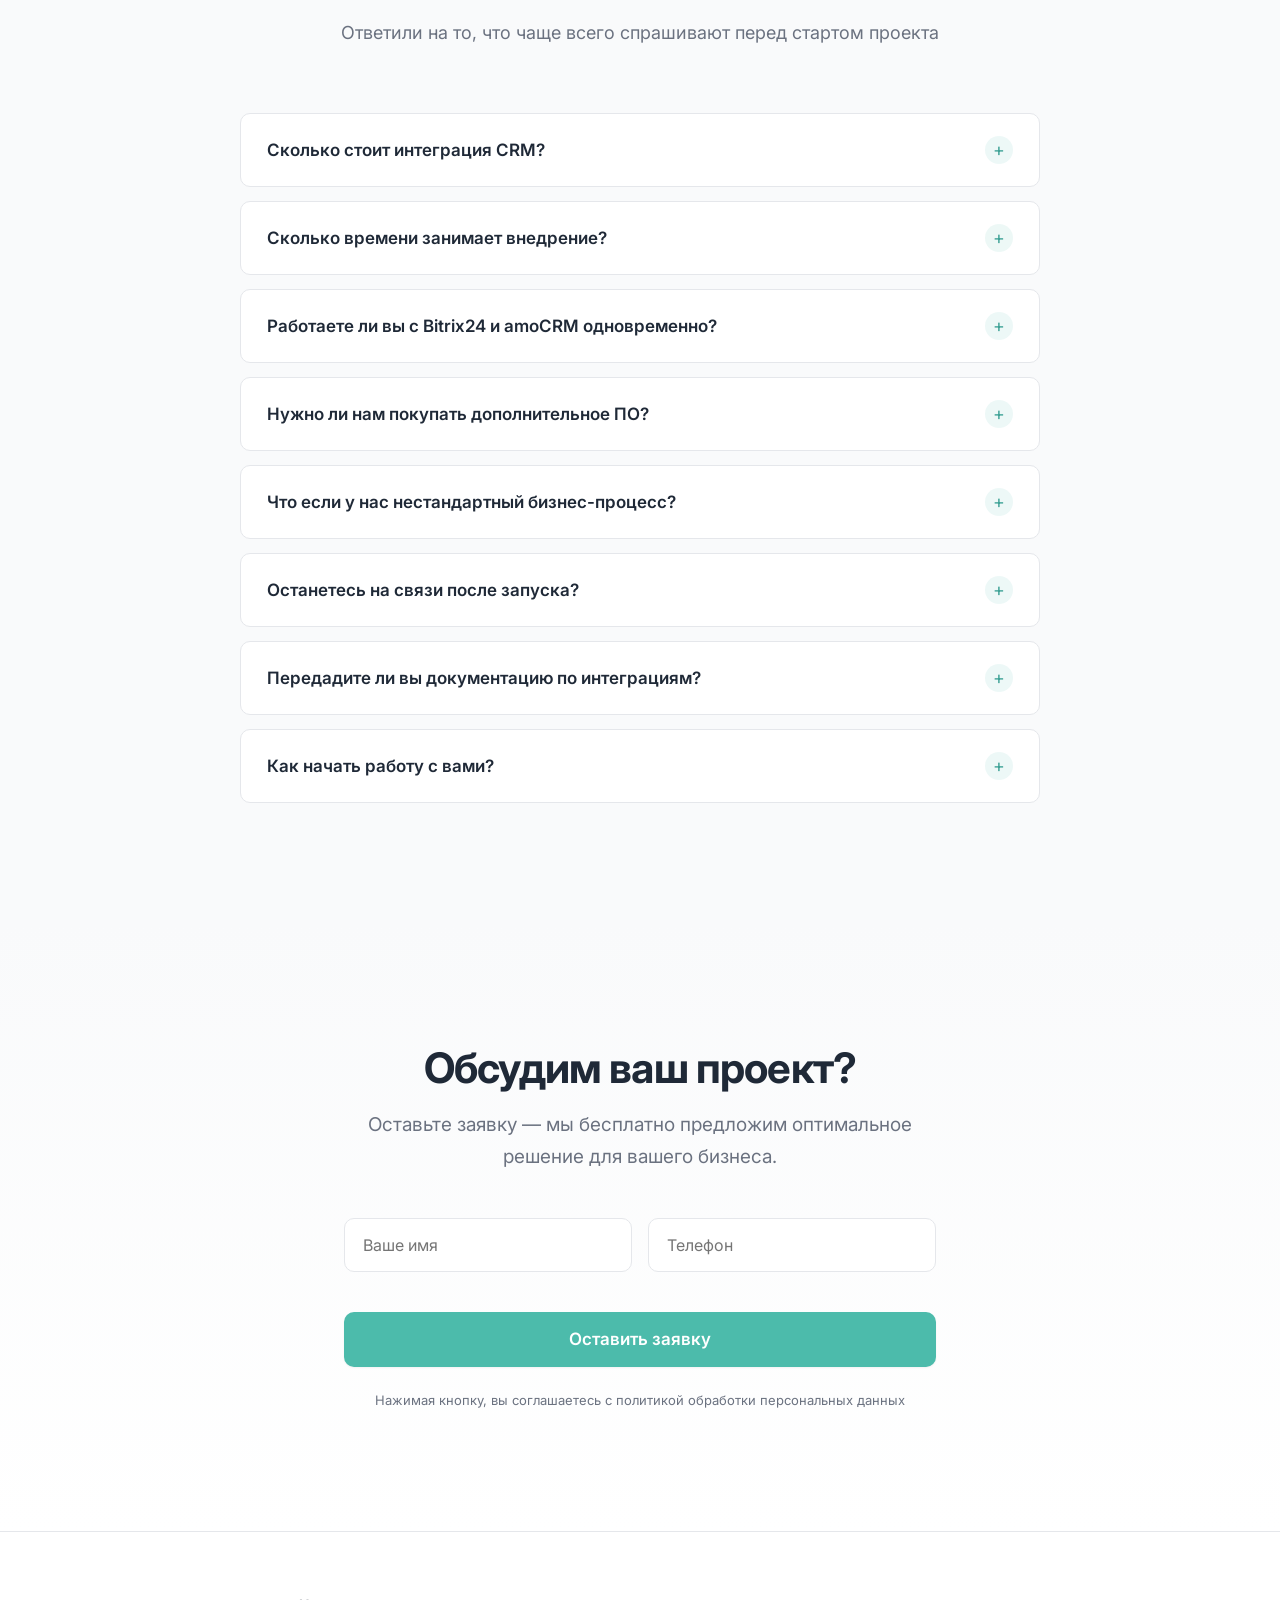
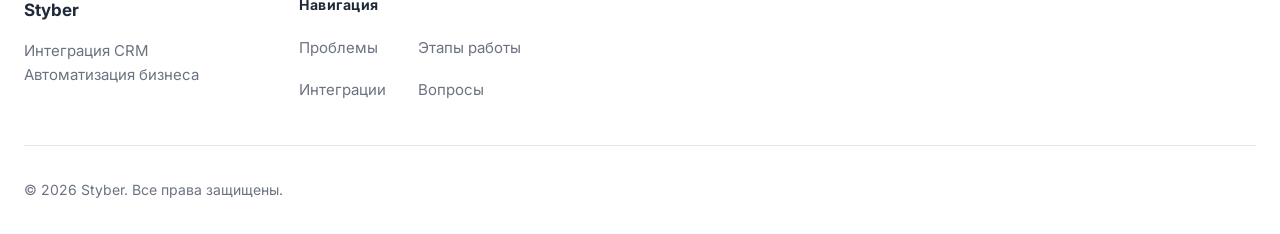
==== commit d8556d8d: "add cookie consent banner Popup with cookie/Яндекс.Метрика notice, "Подробнее"/"Принять" actions, lo" ====
--- a/index.html
+++ b/index.html
@@ -558,6 +558,17 @@
   </div>
 </footer>
 
+<!-- ===================== COOKIE CONSENT ===================== -->
+<div class="cookie-banner" id="cookieBanner" role="dialog" aria-live="polite" aria-label="Уведомление об использовании файлов cookie">
+  <div class="cookie-banner__inner">
+    <p class="cookie-banner__text">Мы используем файлы cookie и сервис Яндекс Метрика для анализа посещаемости сайта и улучшения качества обслуживания. Продолжая пользоваться сайтом, вы соглашаетесь с&nbsp;использованием файлов cookie в&nbsp;соответствии с&nbsp;нашей Политикой обработки персональных данных.</p>
+    <div class="cookie-banner__actions">
+      <a href="#" class="btn btn--secondary btn--small cookie-banner__btn">Подробнее</a>
+      <button type="button" class="btn btn--primary btn--small cookie-banner__btn" id="cookieAccept">Принять</button>
+    </div>
+  </div>
+</div>
+
 <script src="script.js"></script>
 </body>
 </html>
--- a/style.css
+++ b/style.css
@@ -120,7 +120,9 @@
   align-items: center;
   justify-content: center;
   font-weight: 600;
+  line-height: 1;
   border-radius: var(--radius-sm);
+  border: 1.5px solid transparent;
   transition: transform var(--transition-fast), box-shadow var(--transition-fast), background var(--transition-fast), border-color var(--transition-fast);
   white-space: nowrap;
 }
@@ -140,7 +142,7 @@
 .btn--secondary {
   background: transparent;
   color: var(--color-text);
-  border: 1.5px solid var(--color-border);
+  border-color: var(--color-border);
 }
 
 .btn--secondary:hover {
@@ -956,5 +958,81 @@
   .header__cta {
     display: none;
   }
-}
-
+
+  .cookie-banner {
+    left: 16px;
+    right: 16px;
+    bottom: 16px;
+    padding: 20px;
+  }
+
+  .cookie-banner__inner {
+    flex-direction: column;
+    align-items: stretch;
+    gap: 16px;
+  }
+
+  .cookie-banner__actions {
+    flex-direction: column;
+    align-items: stretch;
+  }
+
+  .cookie-banner__btn {
+    width: 100%;
+    text-align: center;
+  }
+}
+
+/* ===================== COOKIE CONSENT ===================== */
+.cookie-banner {
+  position: fixed;
+  left: 24px;
+  right: 24px;
+  bottom: 24px;
+  z-index: 1000;
+  max-width: var(--container-width);
+  margin: 0 auto;
+  background: var(--color-bg);
+  border: 1px solid var(--color-border);
+  border-radius: var(--radius-md);
+  box-shadow: var(--shadow-lg);
+  padding: 24px 28px;
+  opacity: 0;
+  transform: translateY(24px);
+  pointer-events: none;
+  transition: opacity var(--transition-base), transform var(--transition-base);
+}
+
+.cookie-banner.is-visible {
+  opacity: 1;
+  transform: translateY(0);
+  pointer-events: auto;
+}
+
+.cookie-banner__inner {
+  display: flex;
+  align-items: center;
+  gap: 24px;
+}
+
+.cookie-banner__text {
+  flex: 1;
+  font-size: 14px;
+  line-height: 1.6;
+  color: var(--color-text-muted);
+}
+
+.cookie-banner__actions {
+  display: flex;
+  align-items: center;
+  gap: 12px;
+  flex-shrink: 0;
+}
+
+.cookie-banner__btn {
+  flex-shrink: 0;
+  min-width: 140px;
+  text-align: center;
+  white-space: nowrap;
+}
+
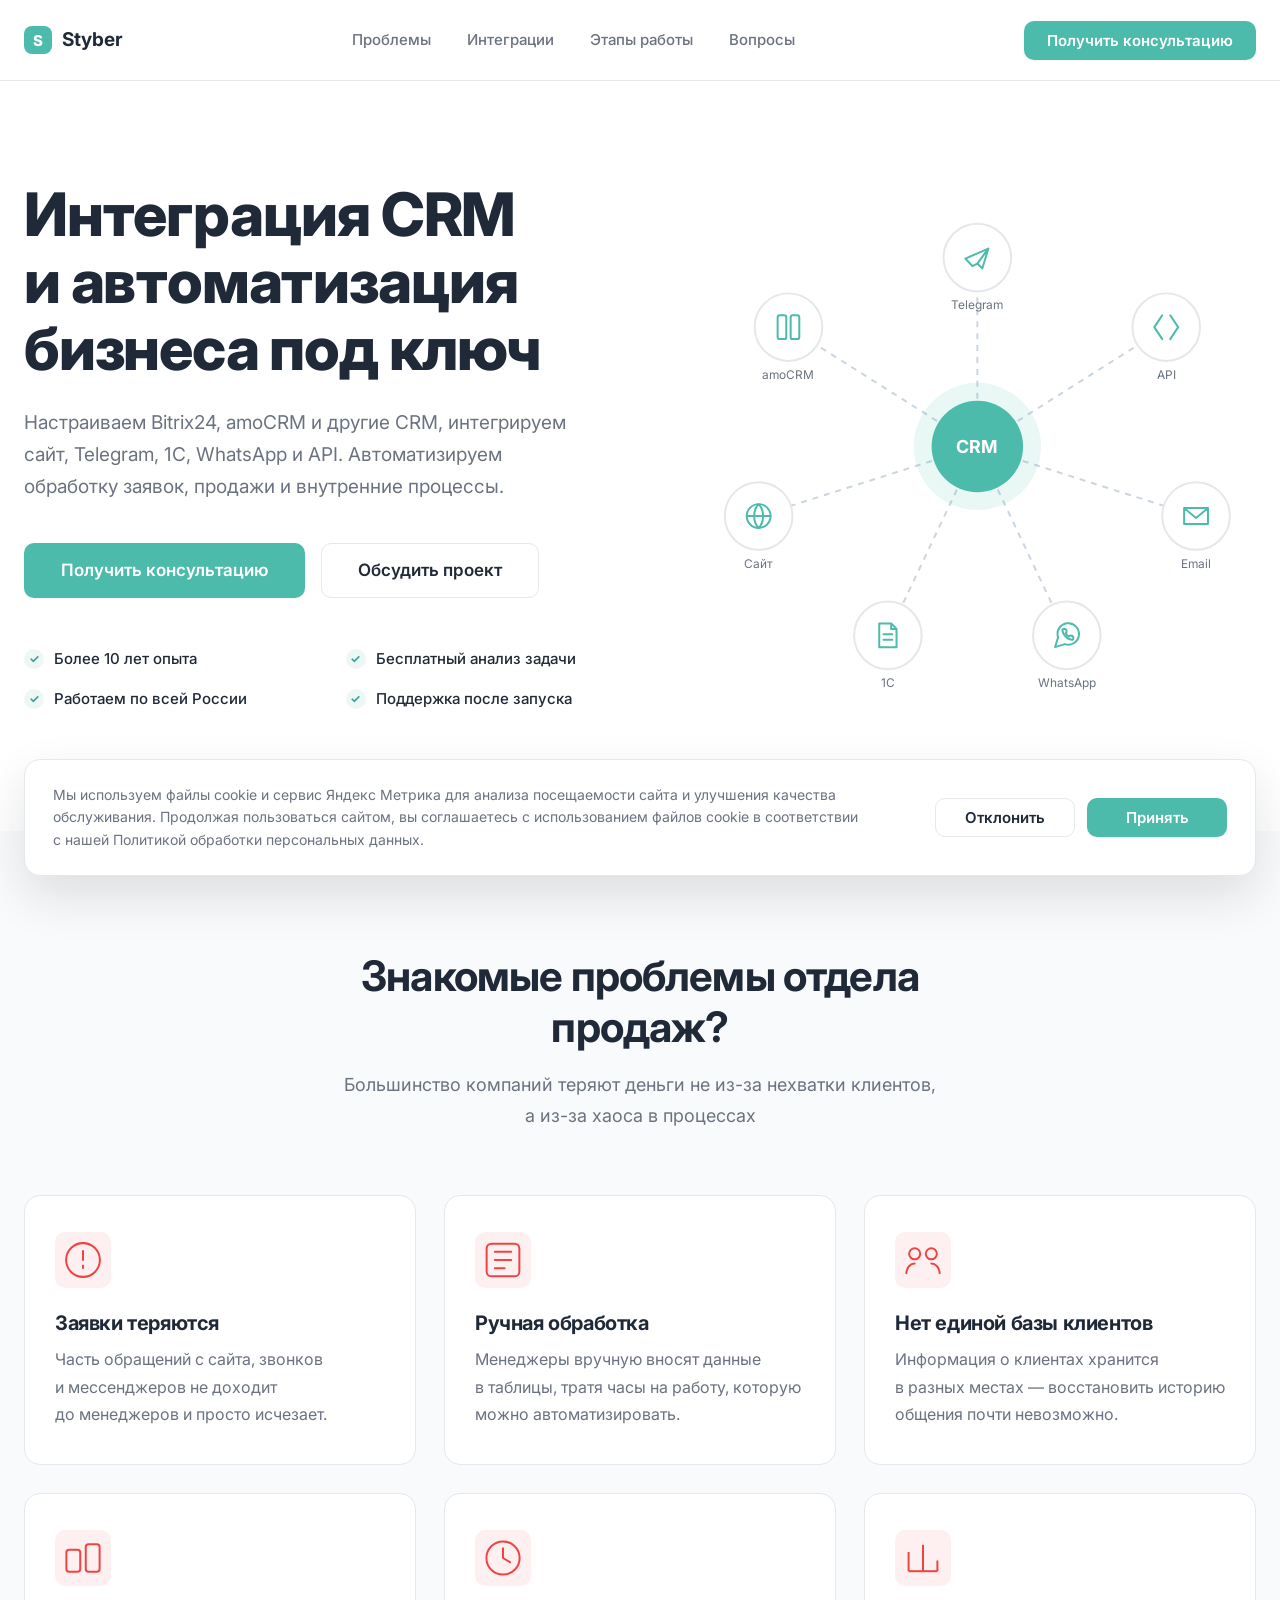
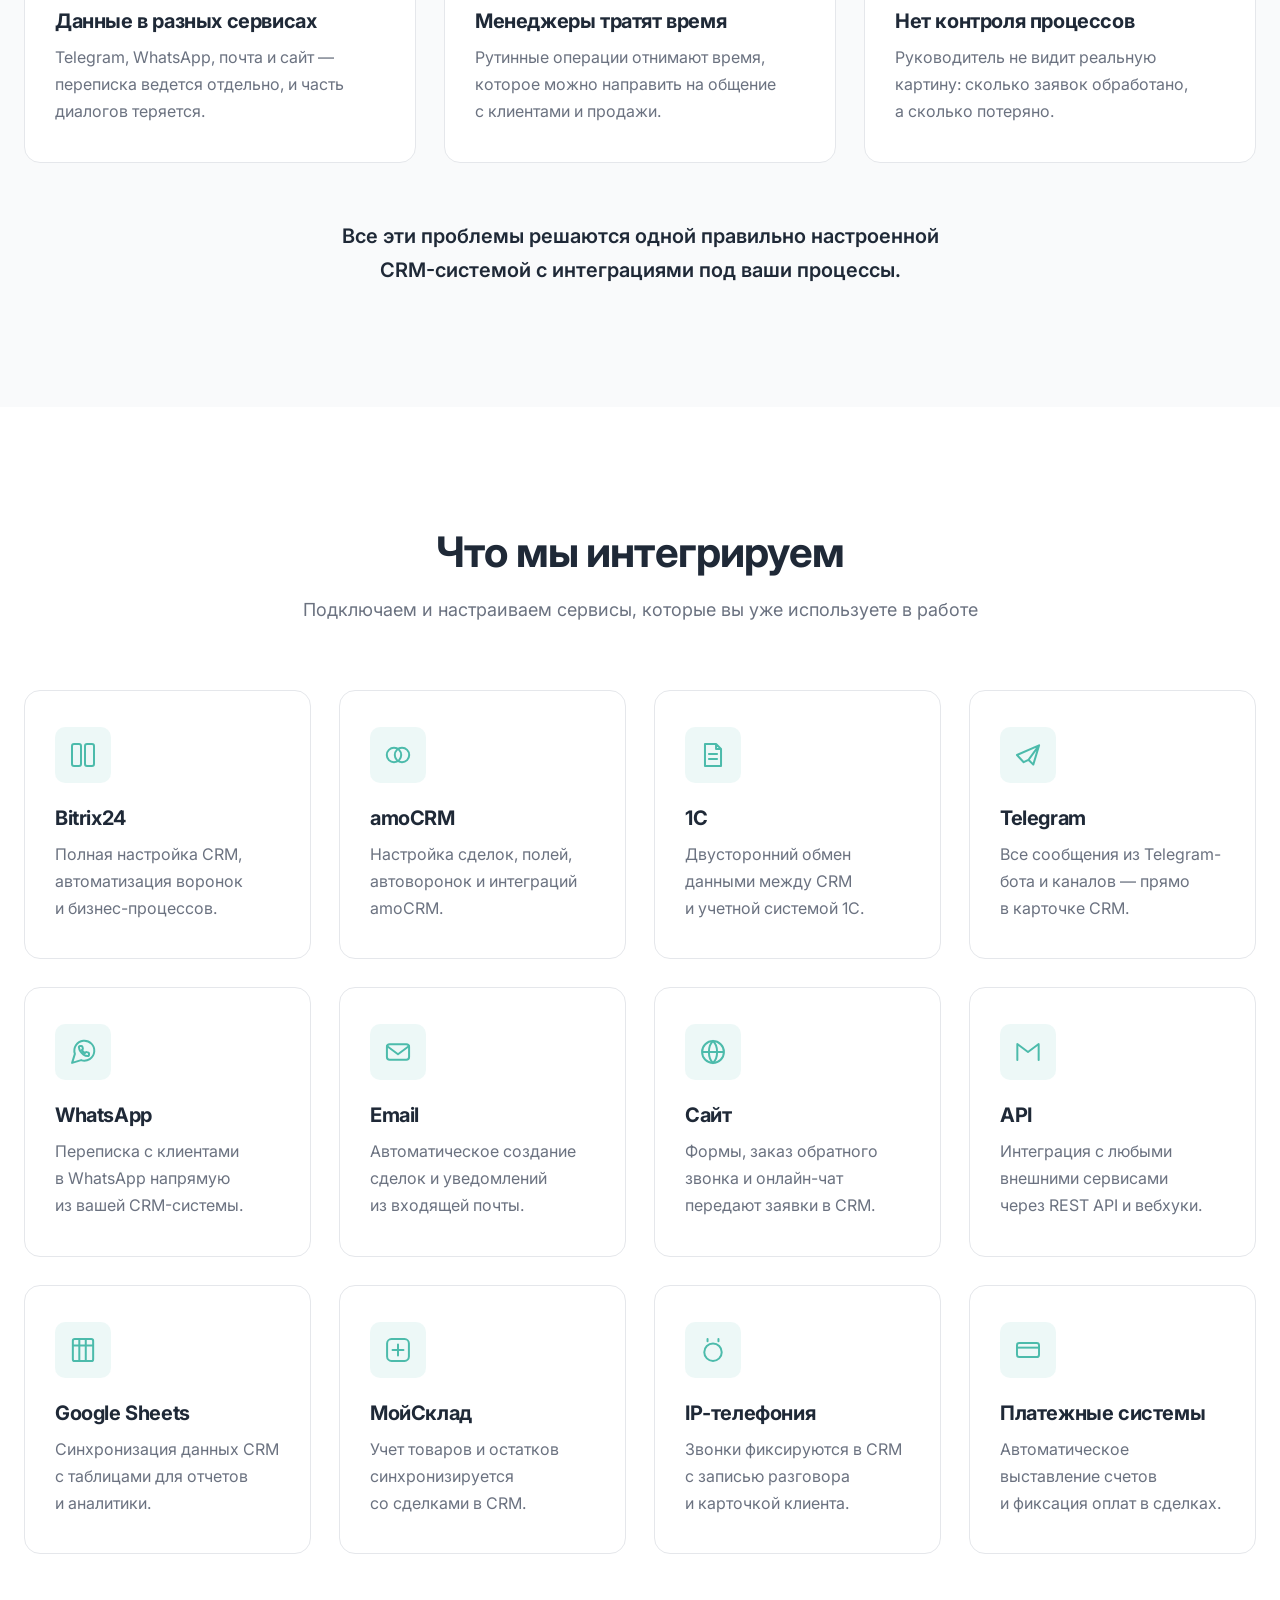
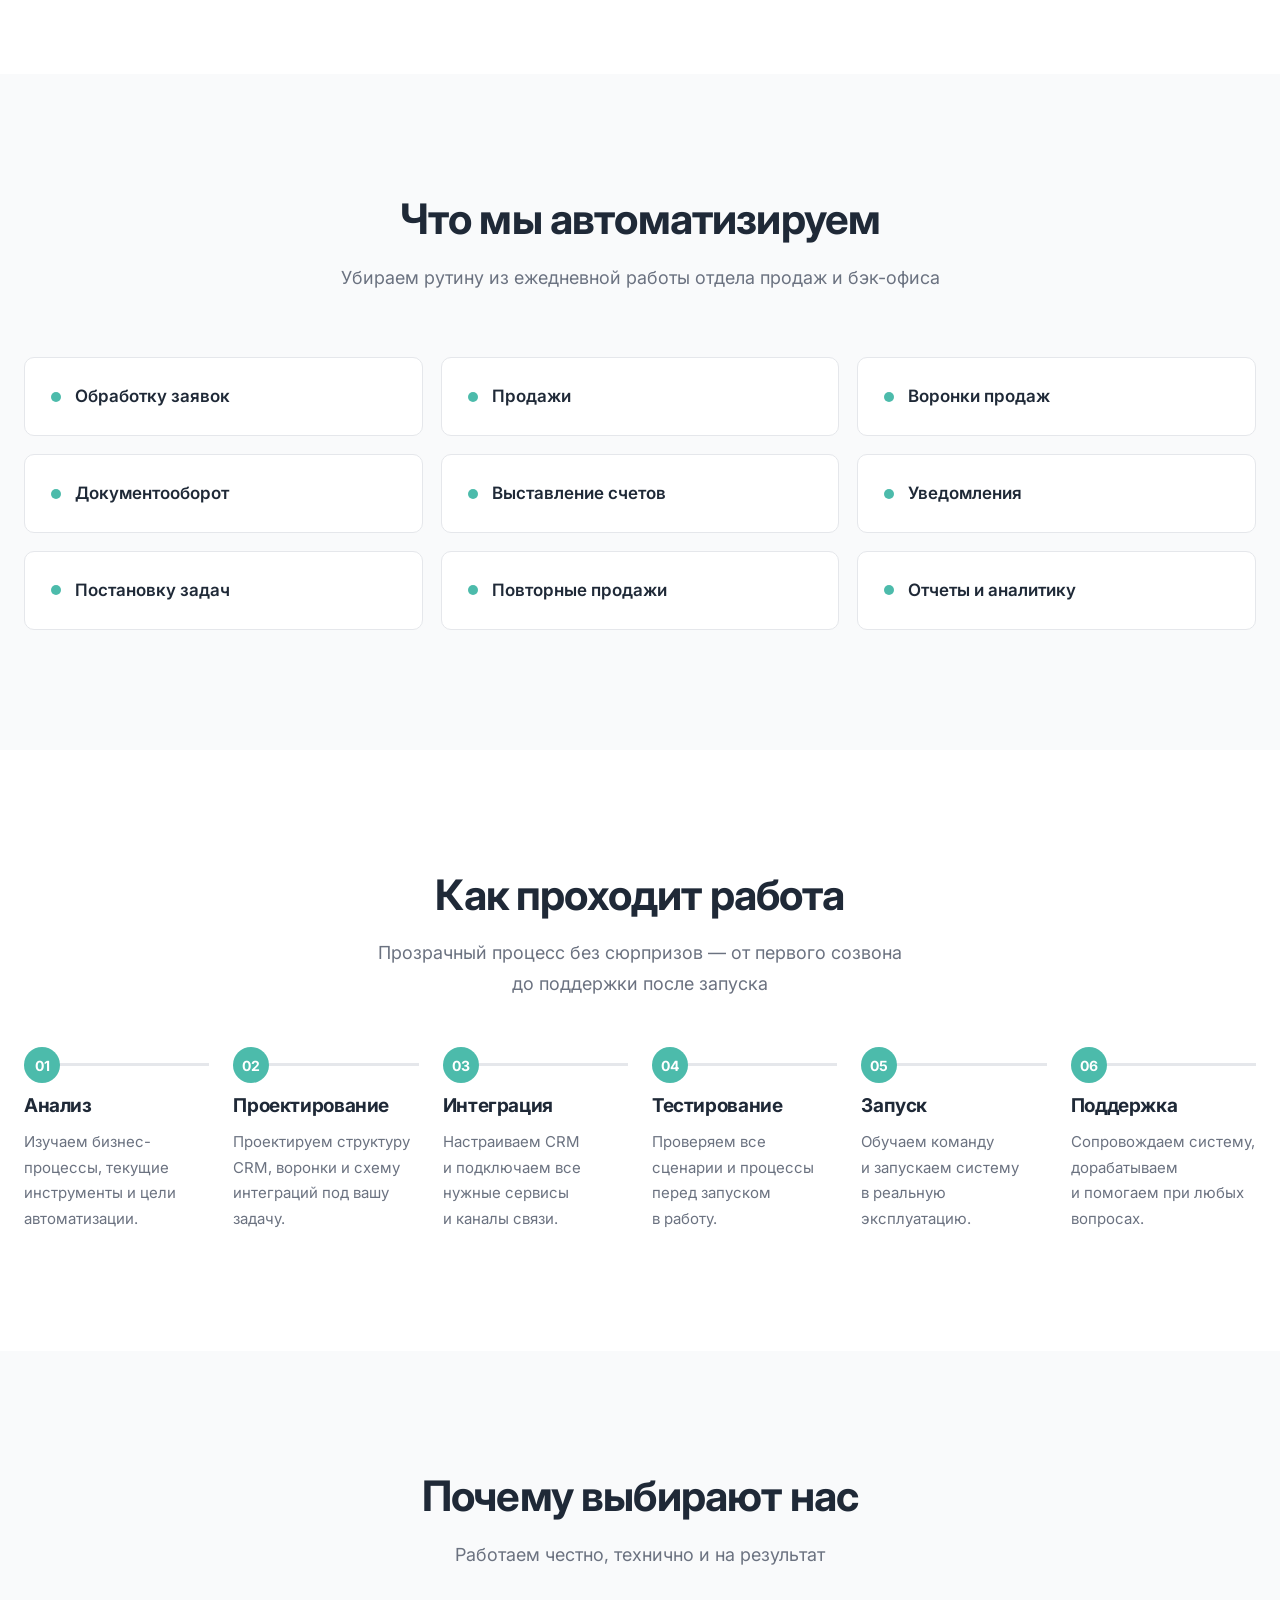
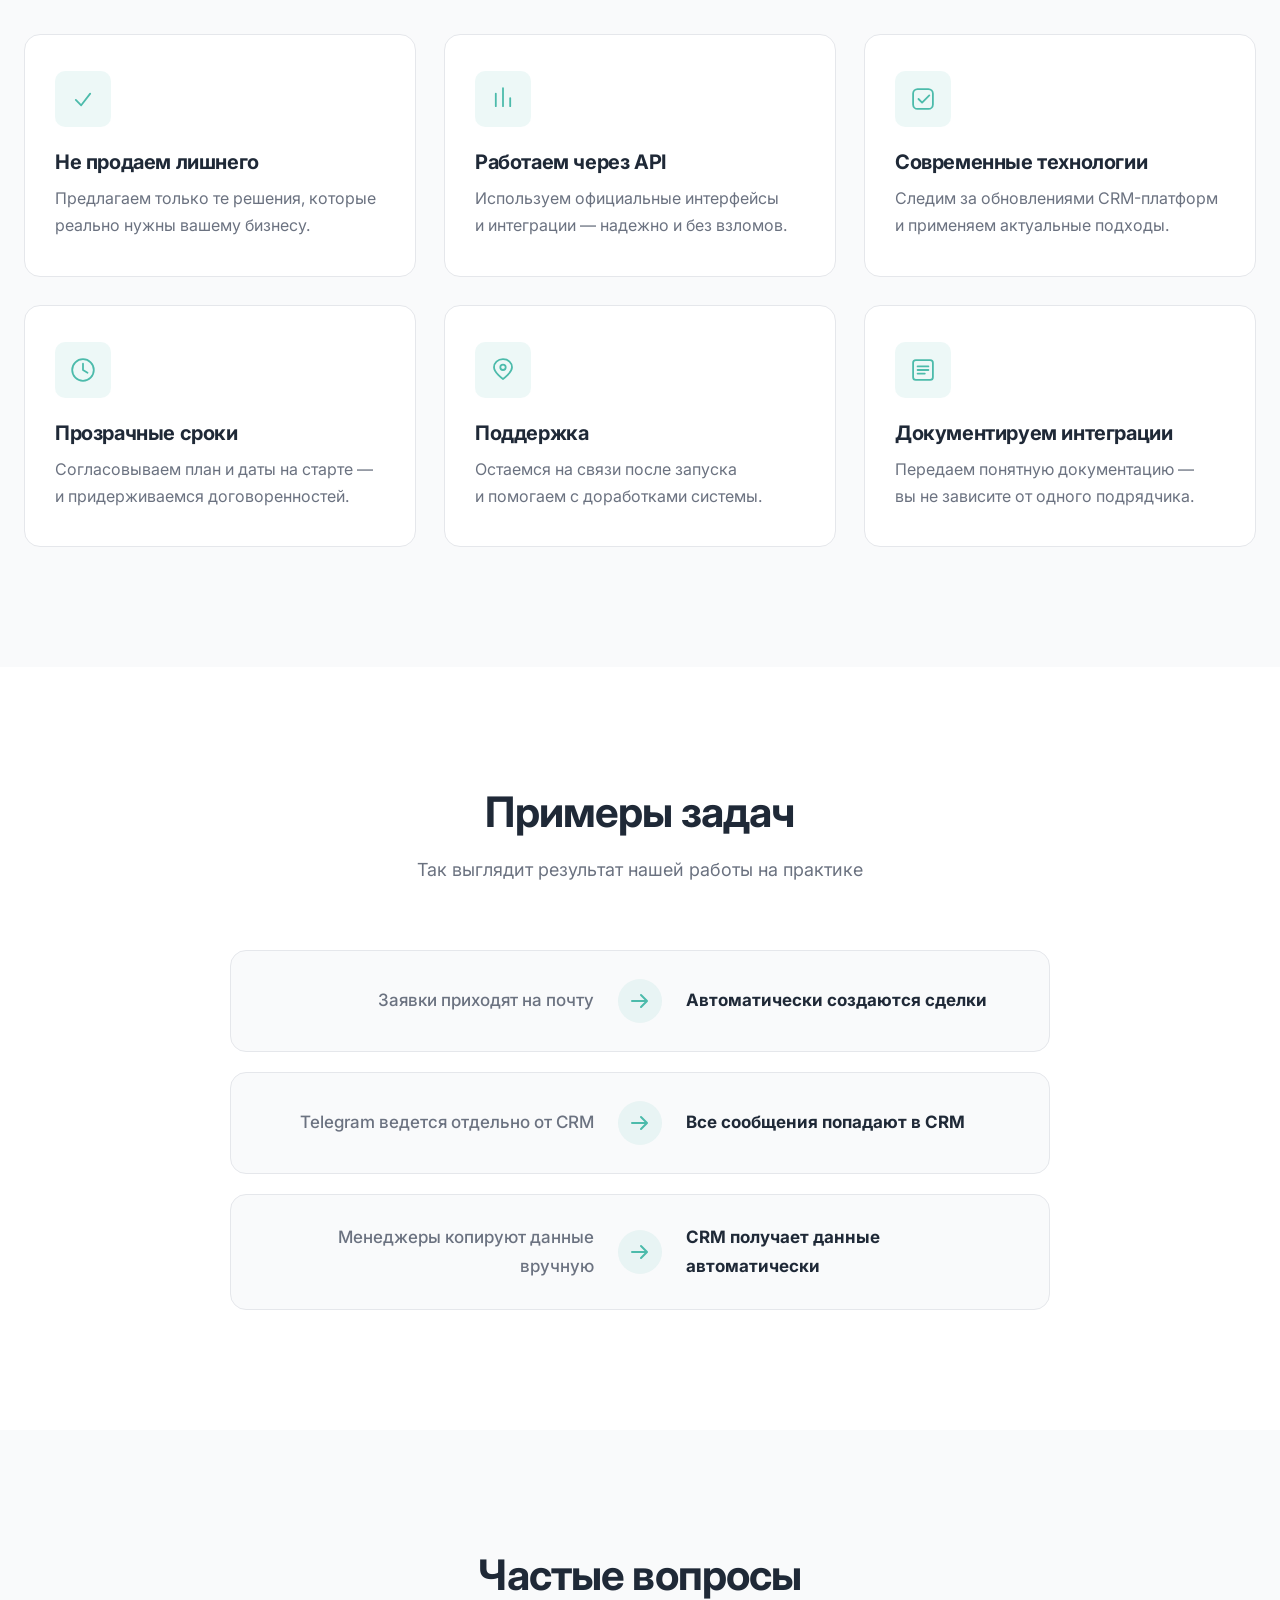
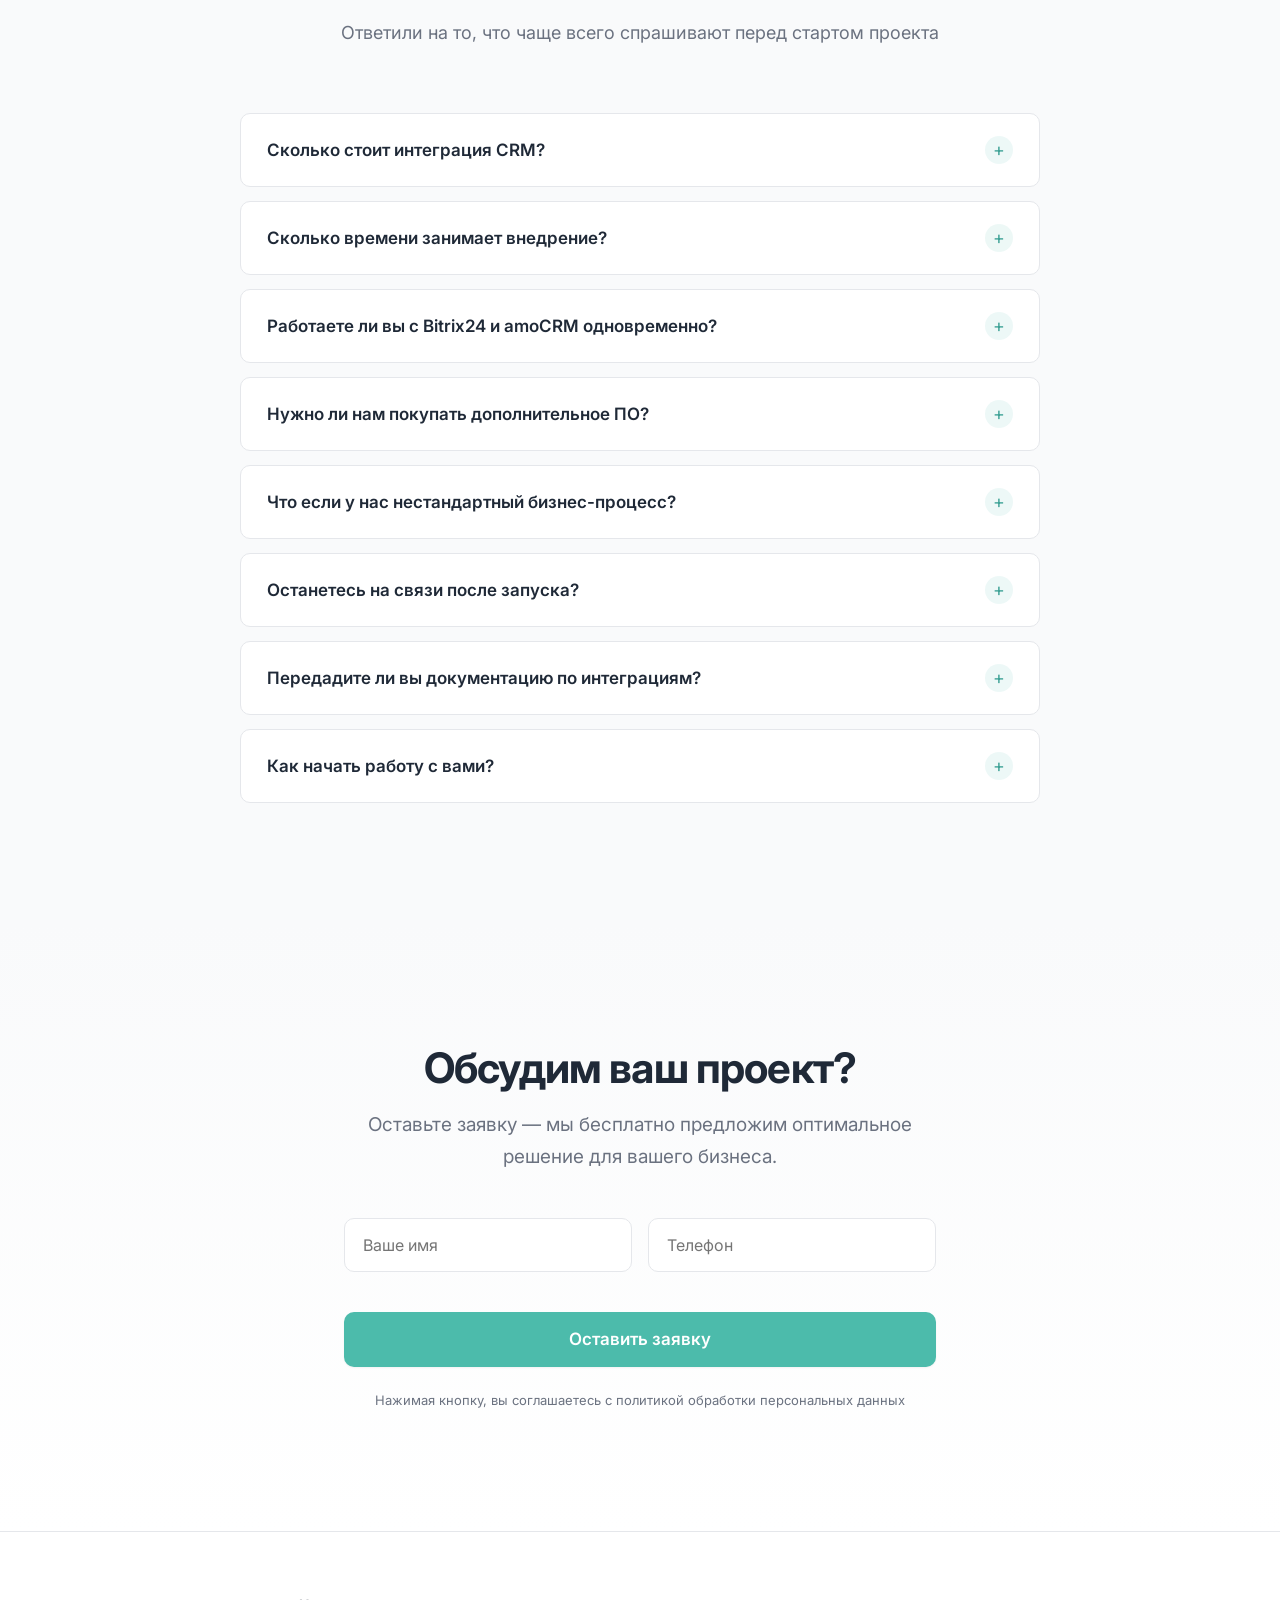
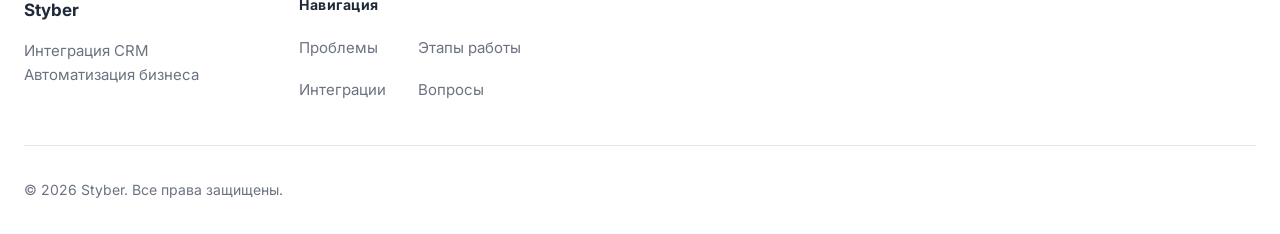
==== commit 79752f4d: "cookie" ====
--- a/index.html
+++ b/index.html
@@ -563,7 +563,7 @@
   <div class="cookie-banner__inner">
     <p class="cookie-banner__text">Мы используем файлы cookie и сервис Яндекс Метрика для анализа посещаемости сайта и улучшения качества обслуживания. Продолжая пользоваться сайтом, вы соглашаетесь с&nbsp;использованием файлов cookie в&nbsp;соответствии с&nbsp;нашей Политикой обработки персональных данных.</p>
     <div class="cookie-banner__actions">
-      <a href="#" class="btn btn--secondary btn--small cookie-banner__btn">Подробнее</a>
+      <button type="button" class="btn btn--secondary btn--small cookie-banner__btn" id="cookieDecline">Отклонить</button>
       <button type="button" class="btn btn--primary btn--small cookie-banner__btn" id="cookieAccept">Принять</button>
     </div>
   </div>
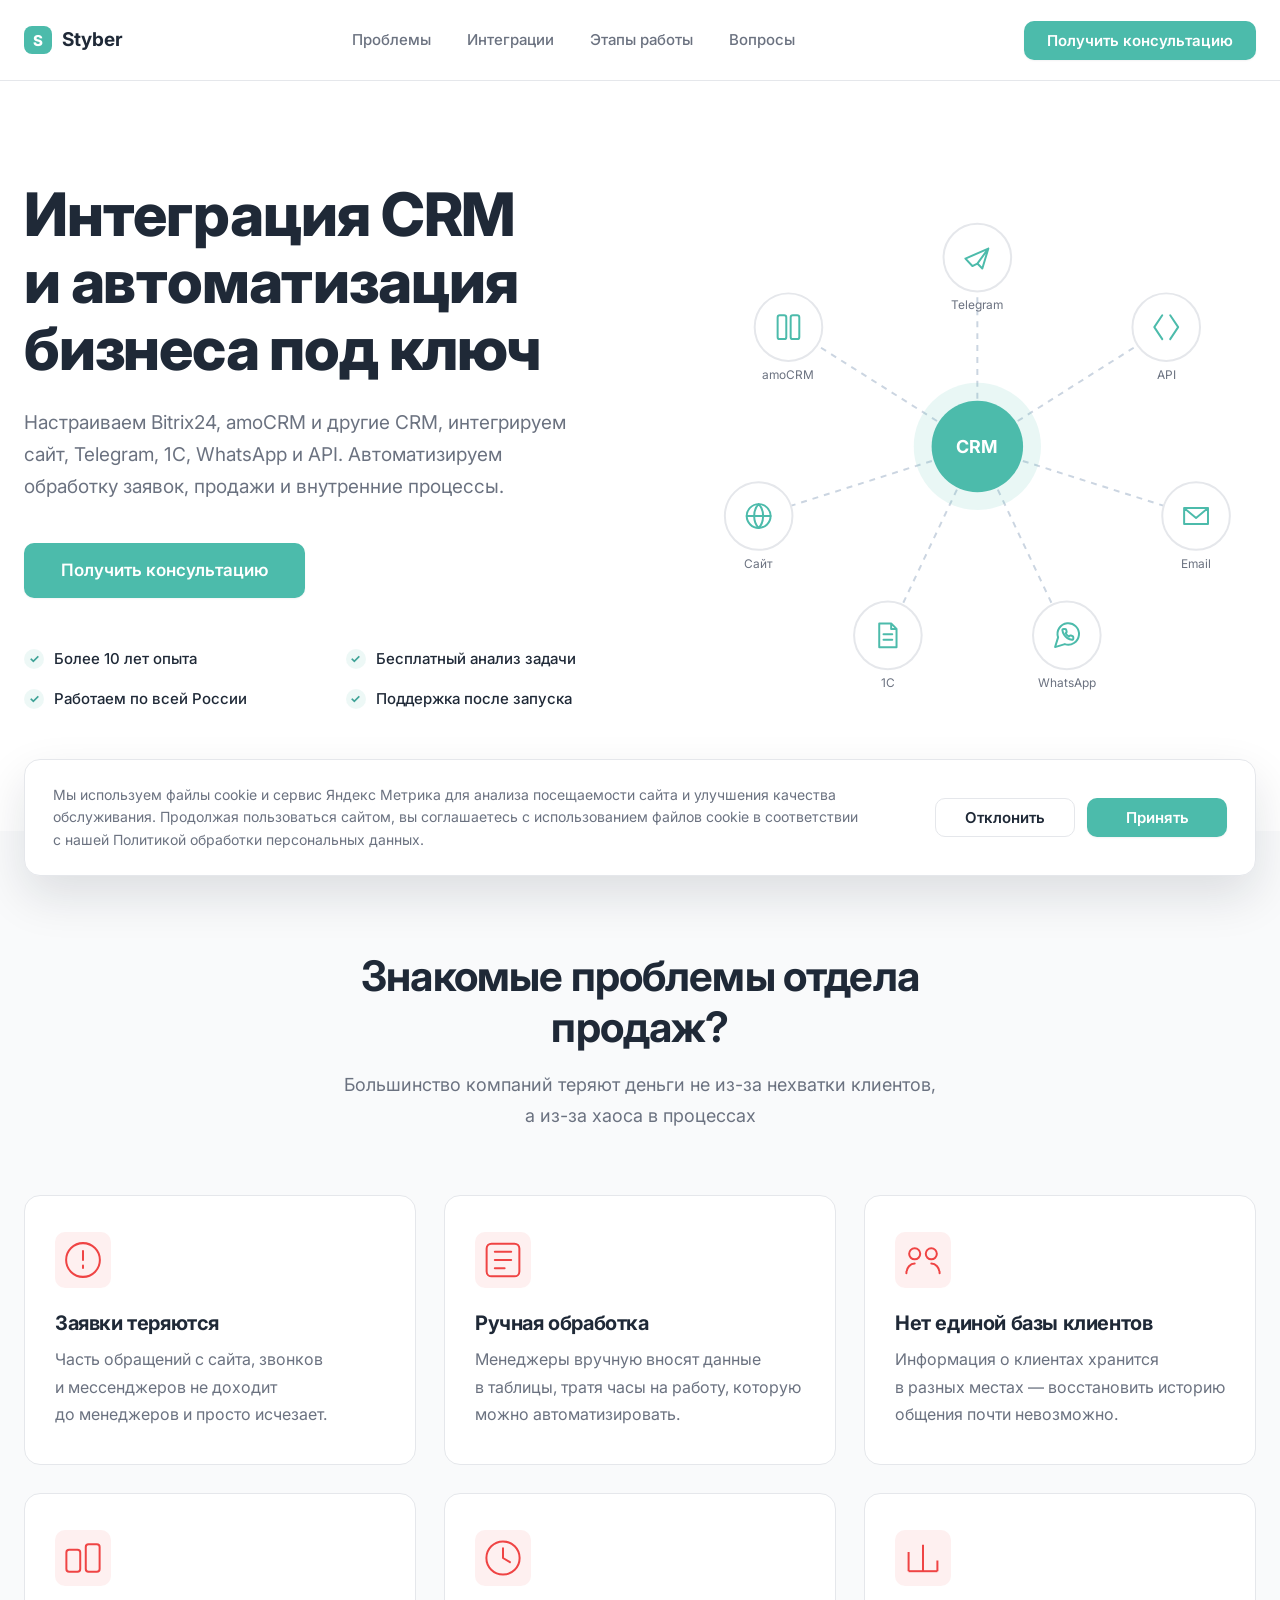
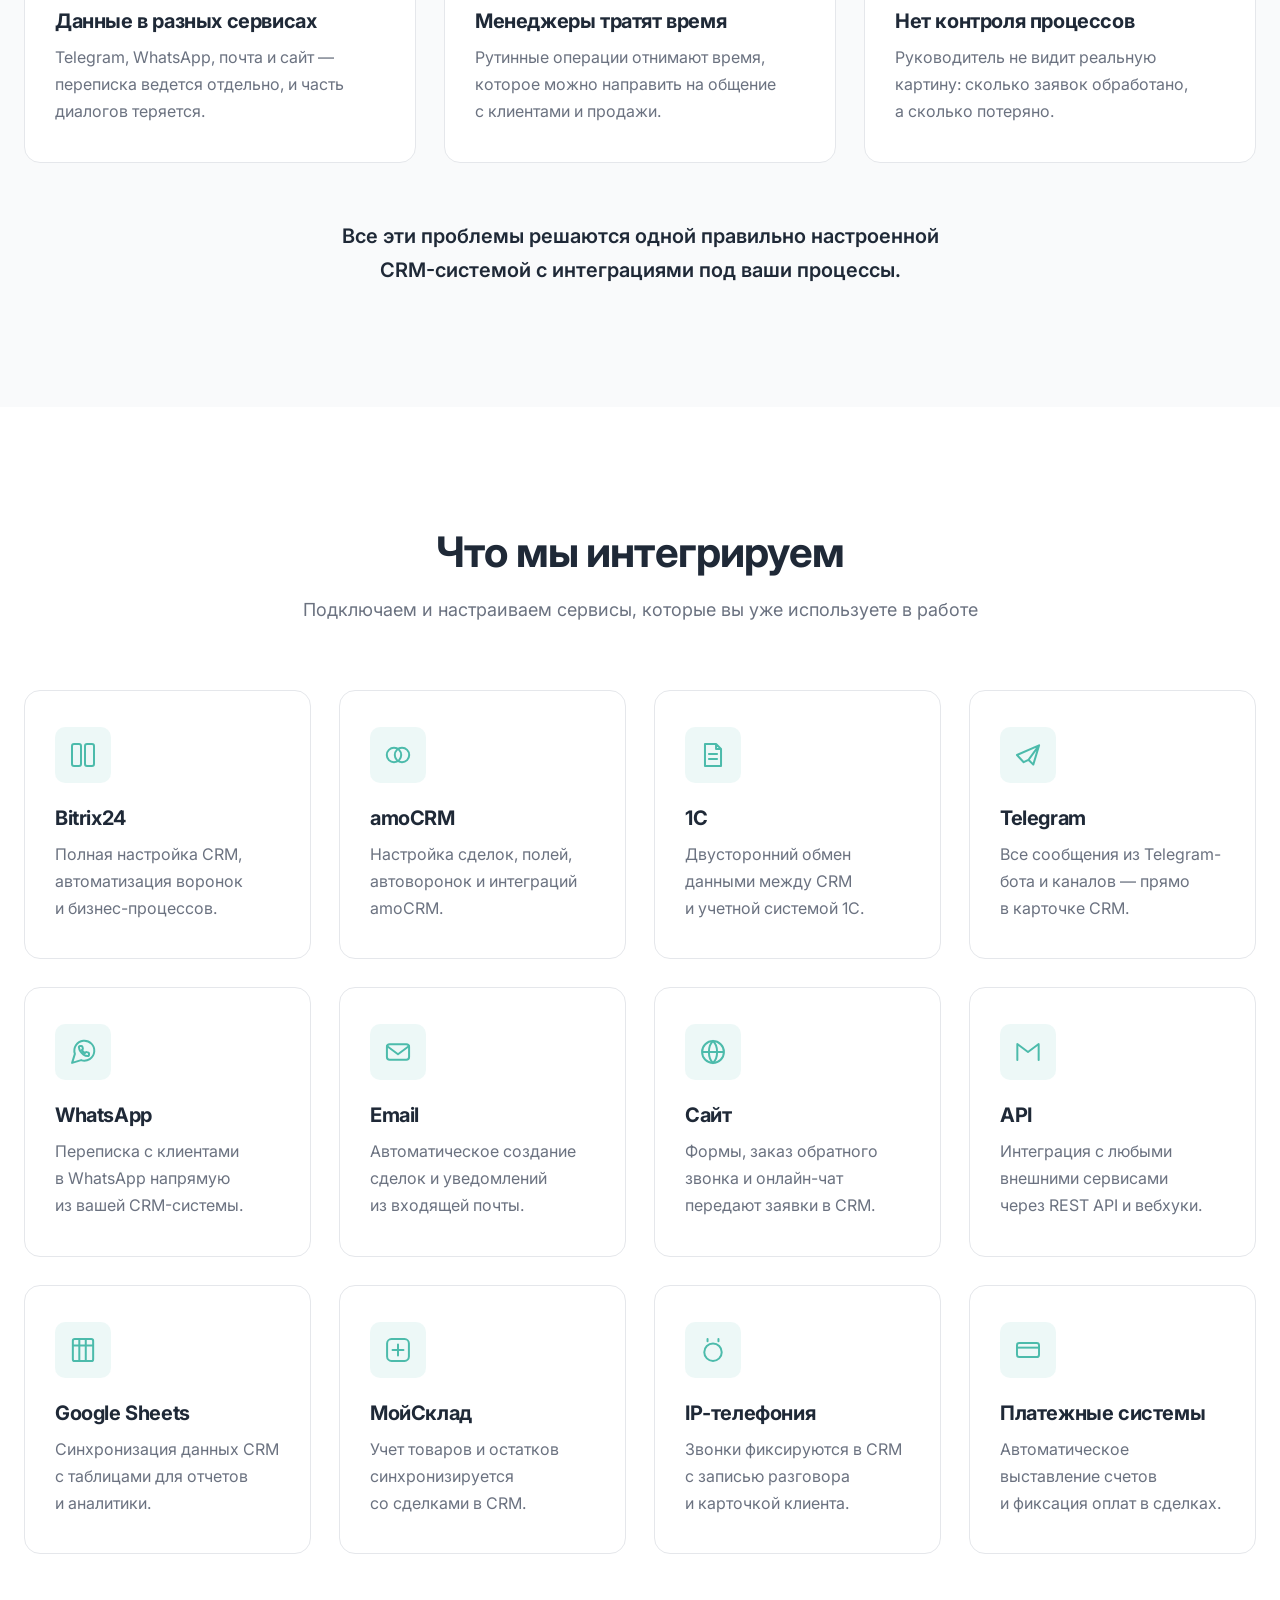
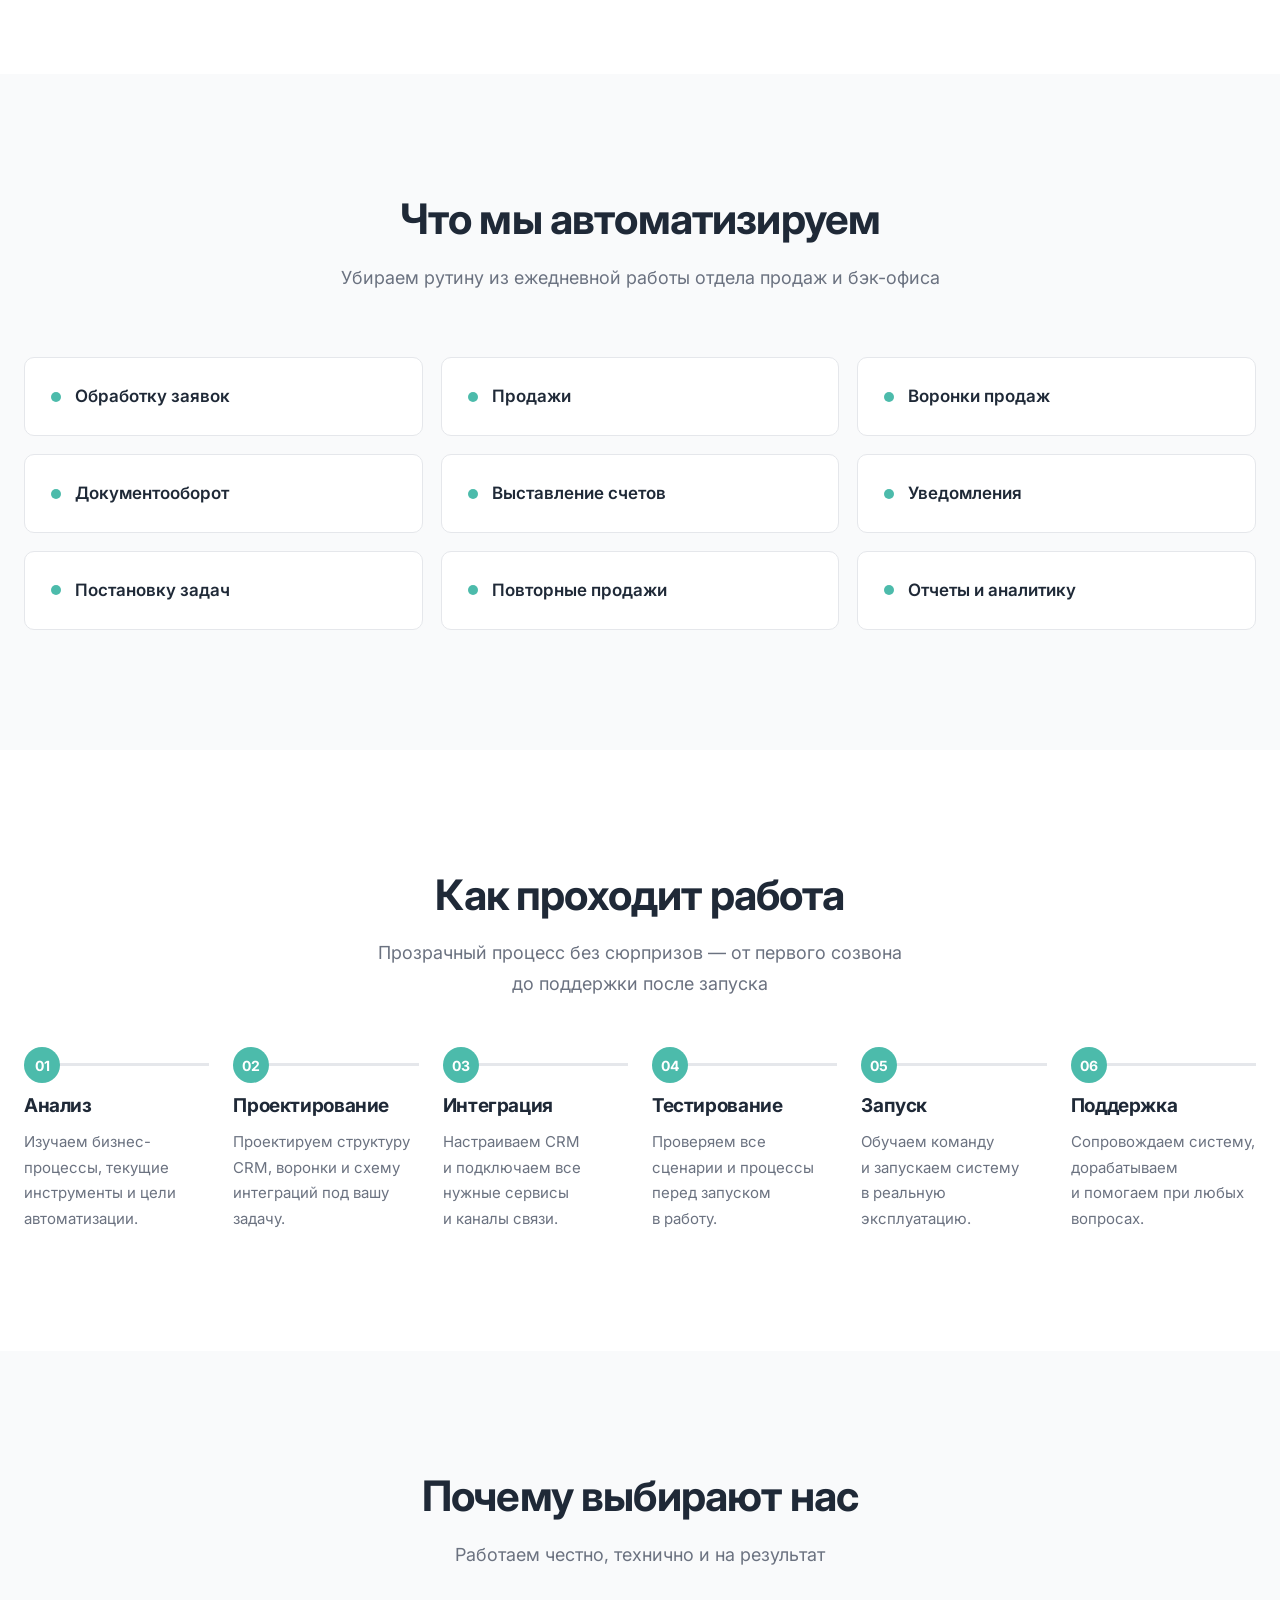
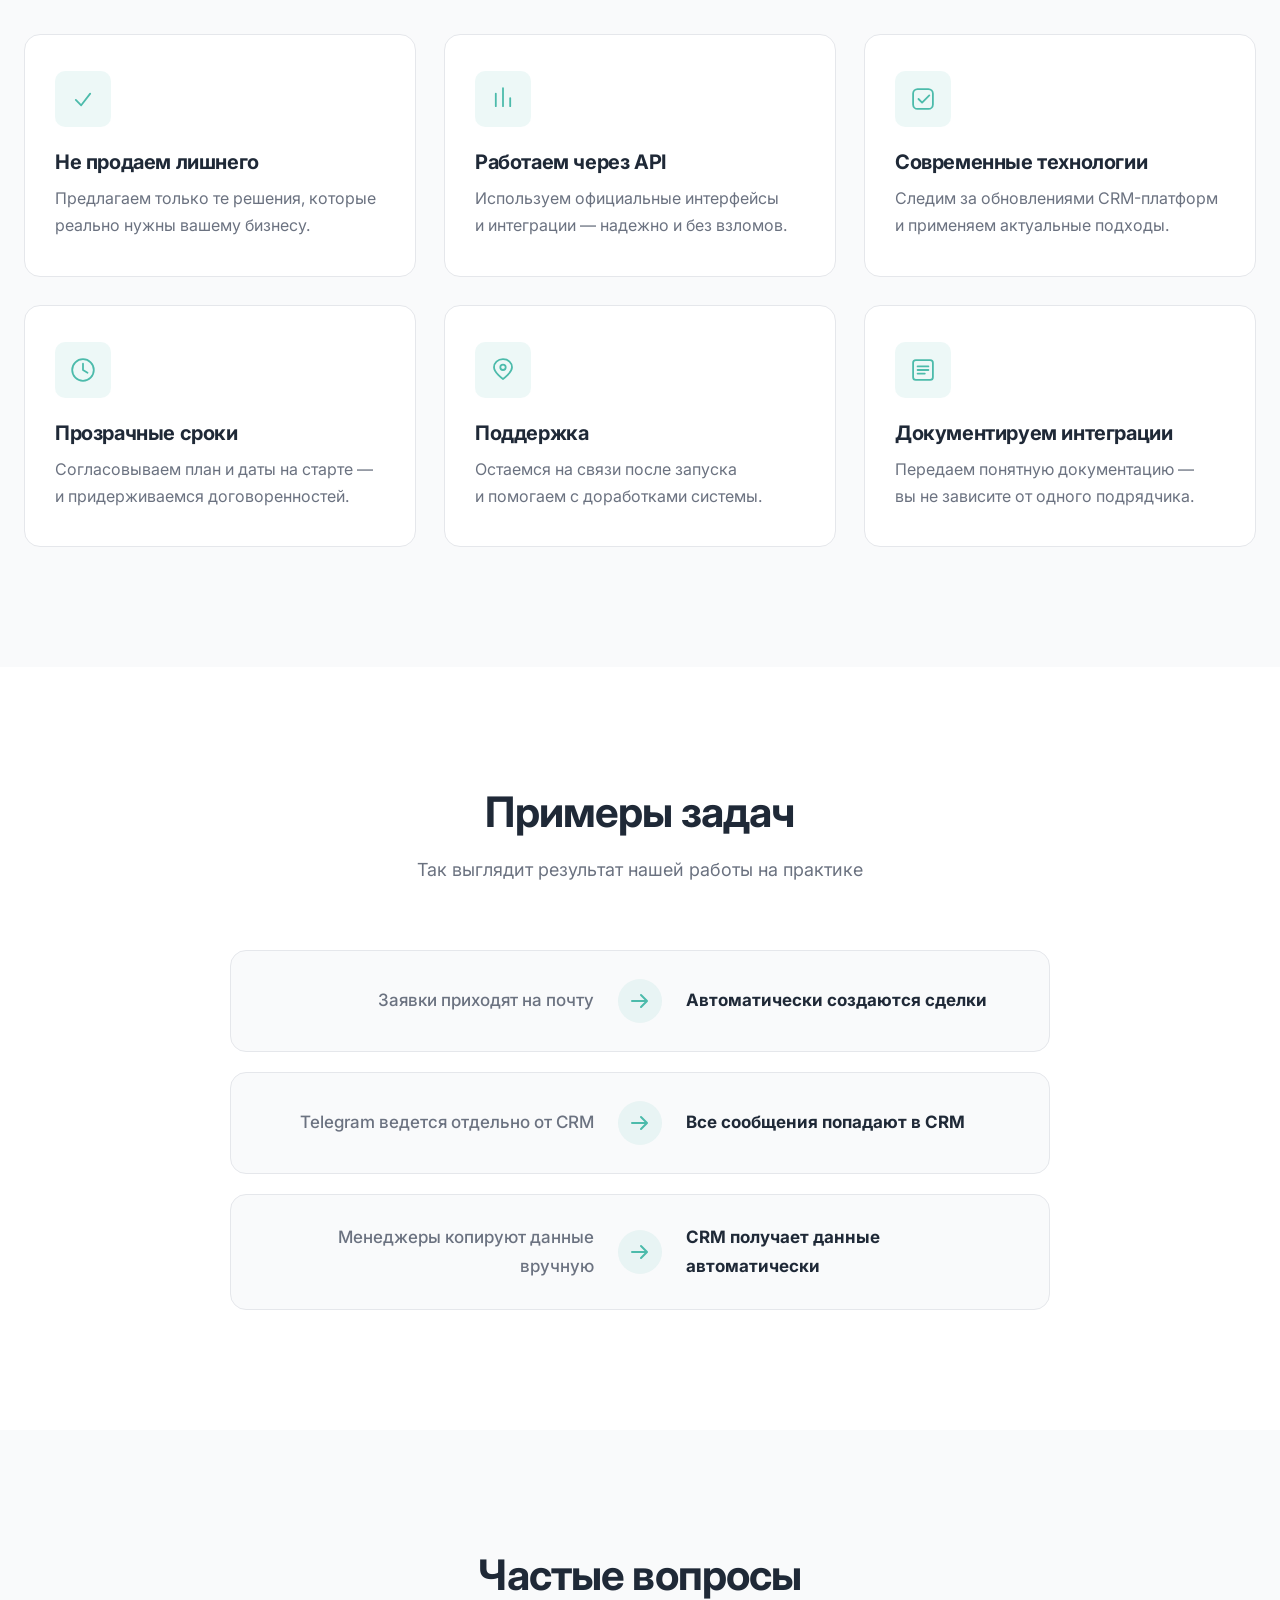
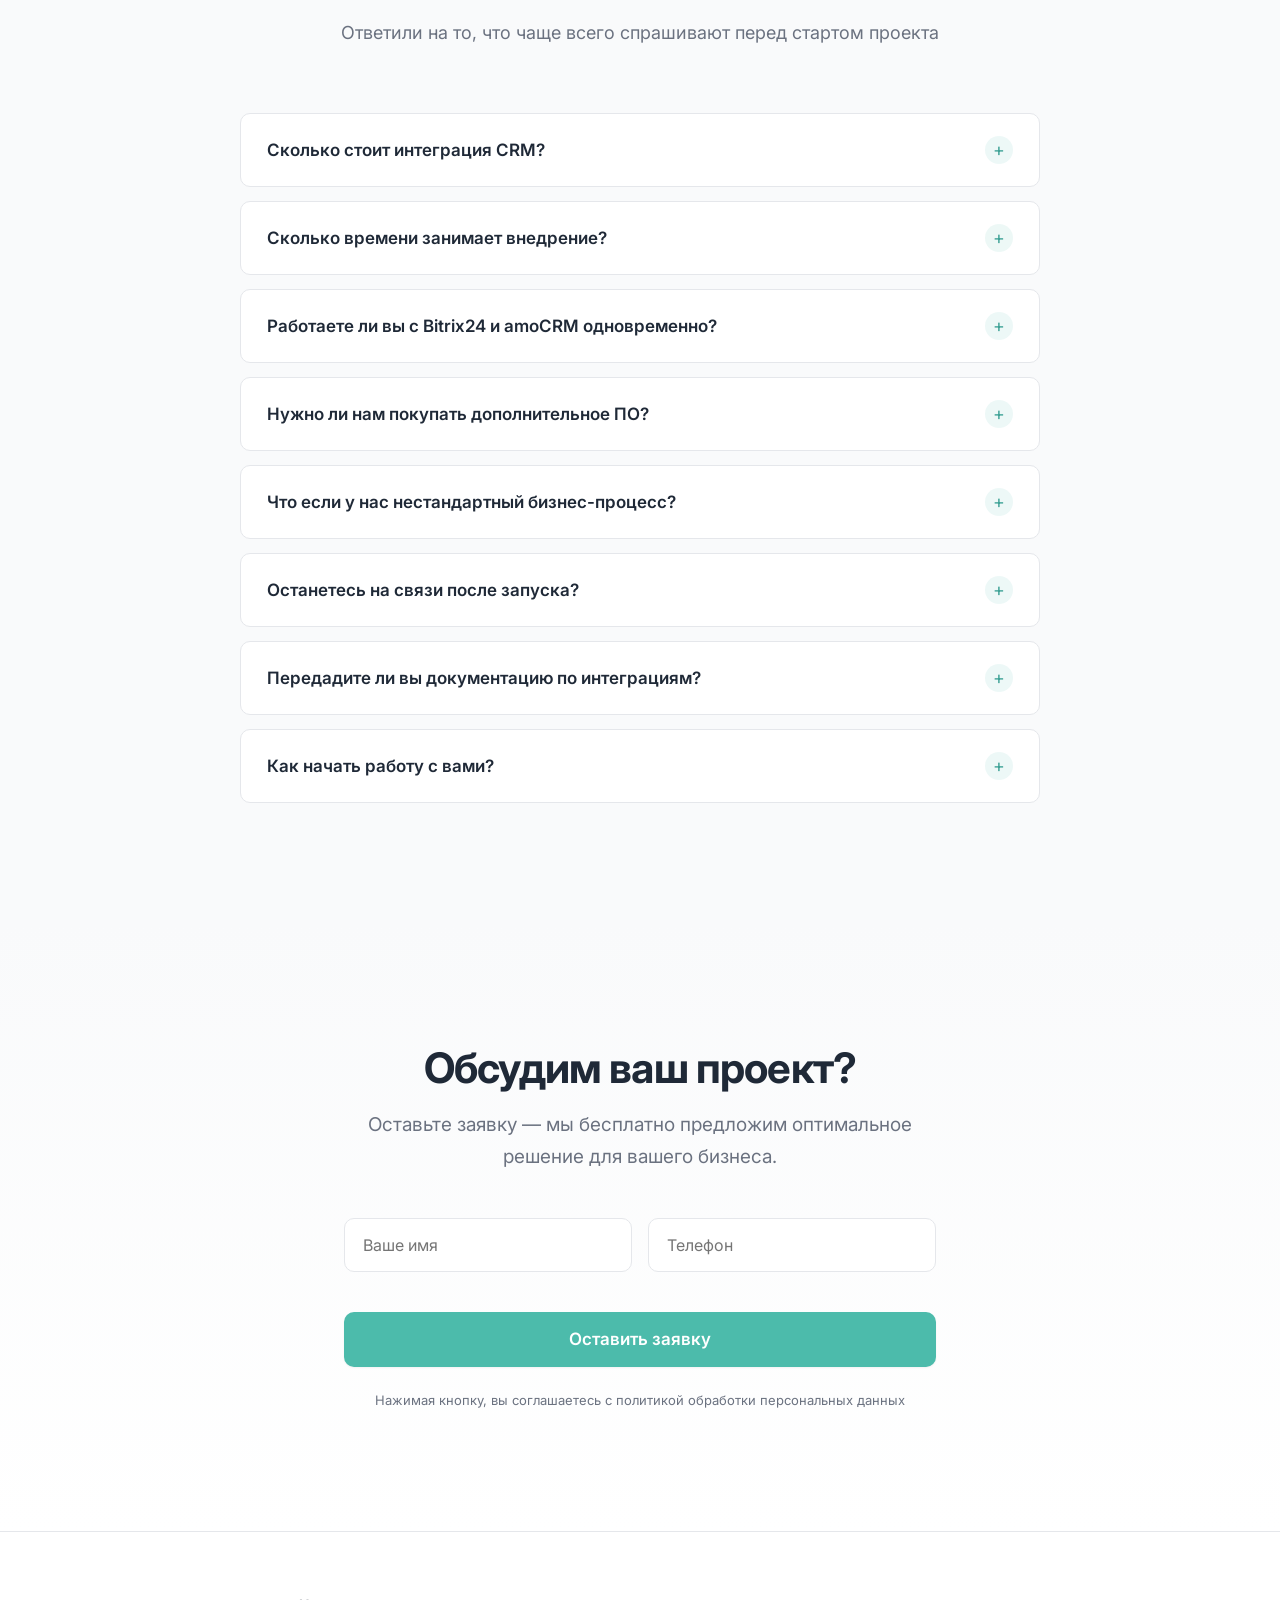
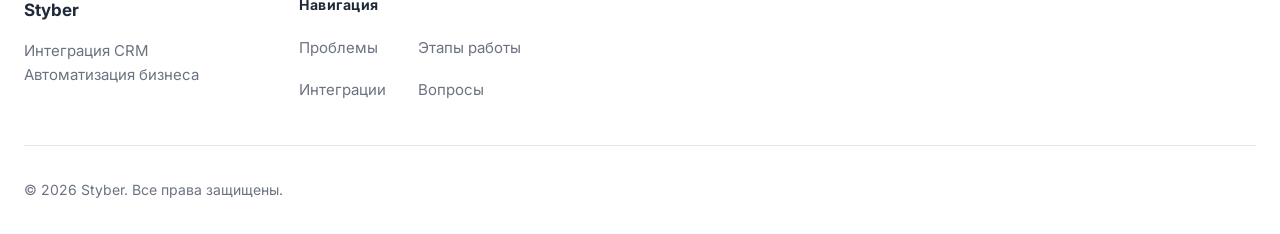
==== commit 43f59991: "убрала кнопку Обсудить проект" ====
--- a/index.html
+++ b/index.html
@@ -45,7 +45,6 @@
       <p class="hero__subtitle">Настраиваем Bitrix24, amoCRM и&nbsp;другие CRM, интегрируем сайт, Telegram, 1С, WhatsApp и&nbsp;API. Автоматизируем обработку заявок, продажи и&nbsp;внутренние процессы.</p>
       <div class="hero__actions">
         <a href="#cta" class="btn btn--primary btn--large">Получить консультацию</a>
-        <a href="#examples" class="btn btn--secondary btn--large">Обсудить проект</a>
       </div>
       <ul class="hero__benefits">
         <li><span class="check">✓</span> Более 10 лет опыта</li>
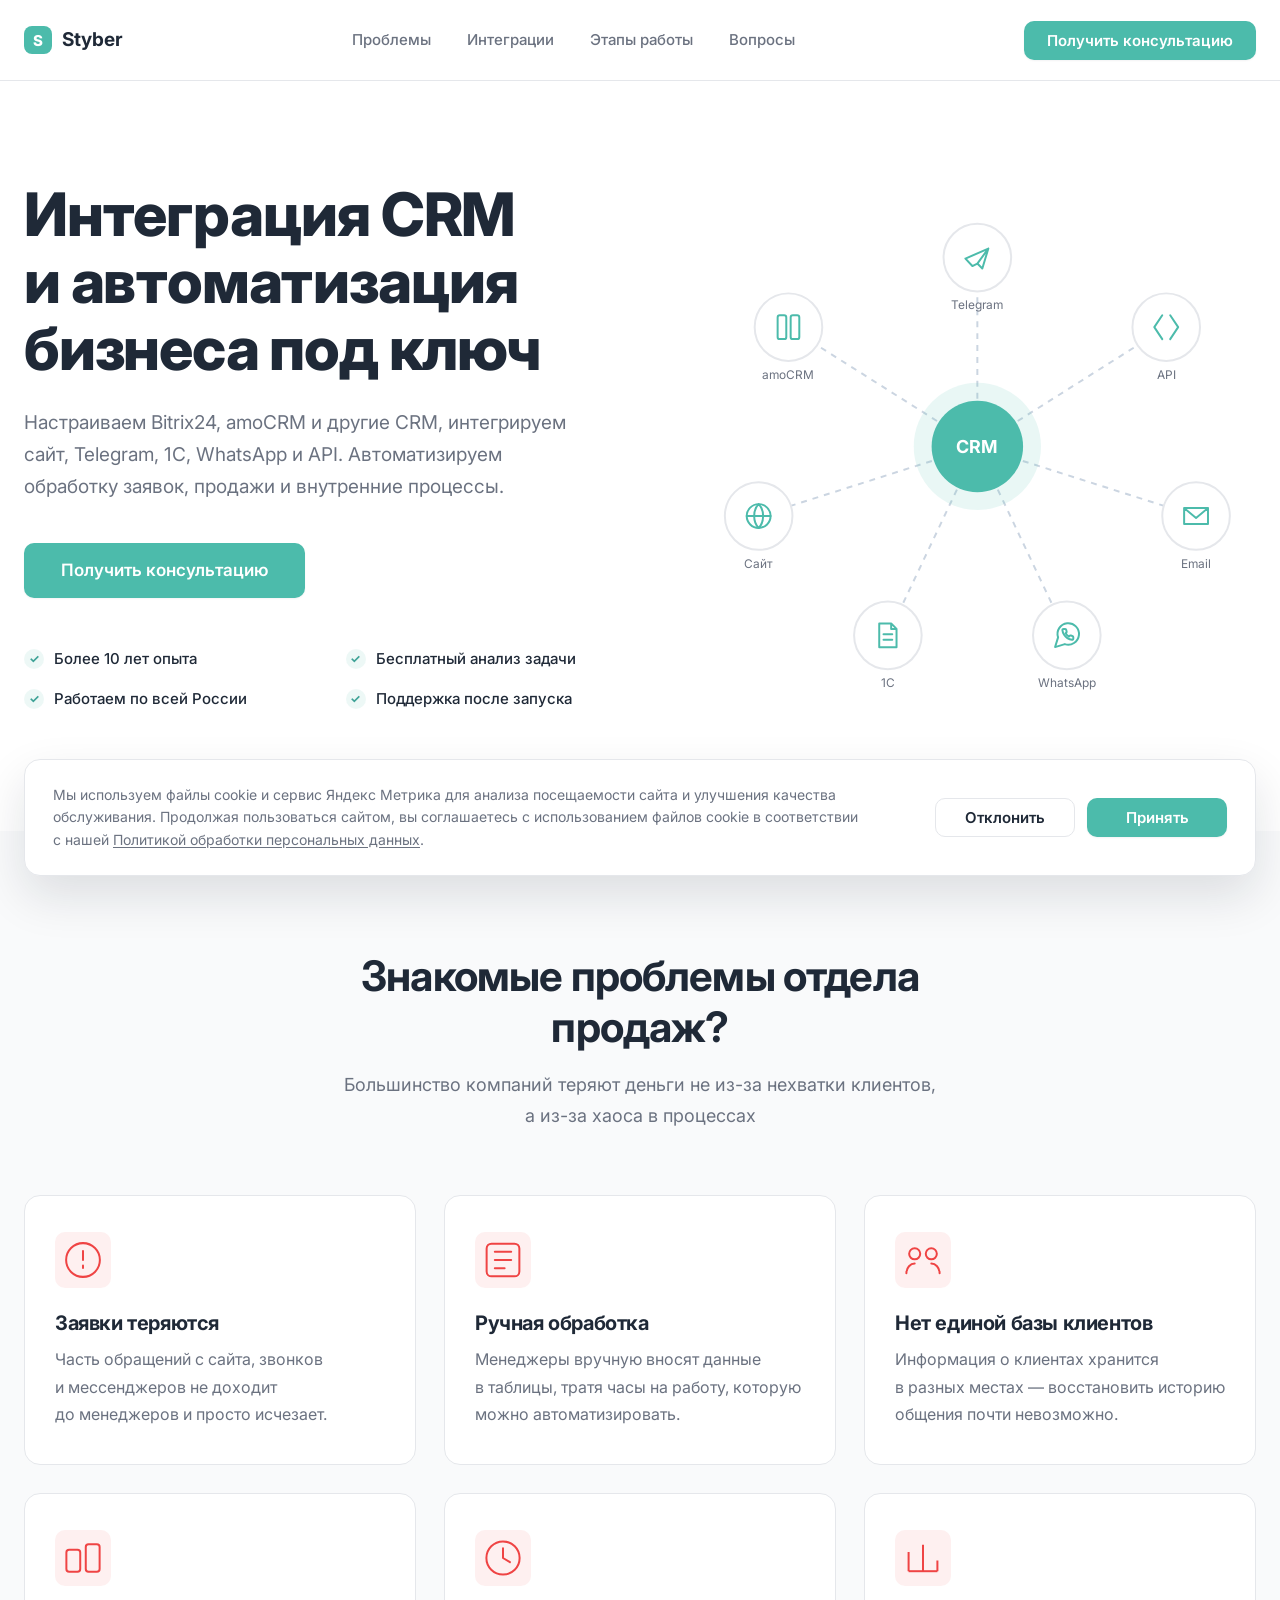
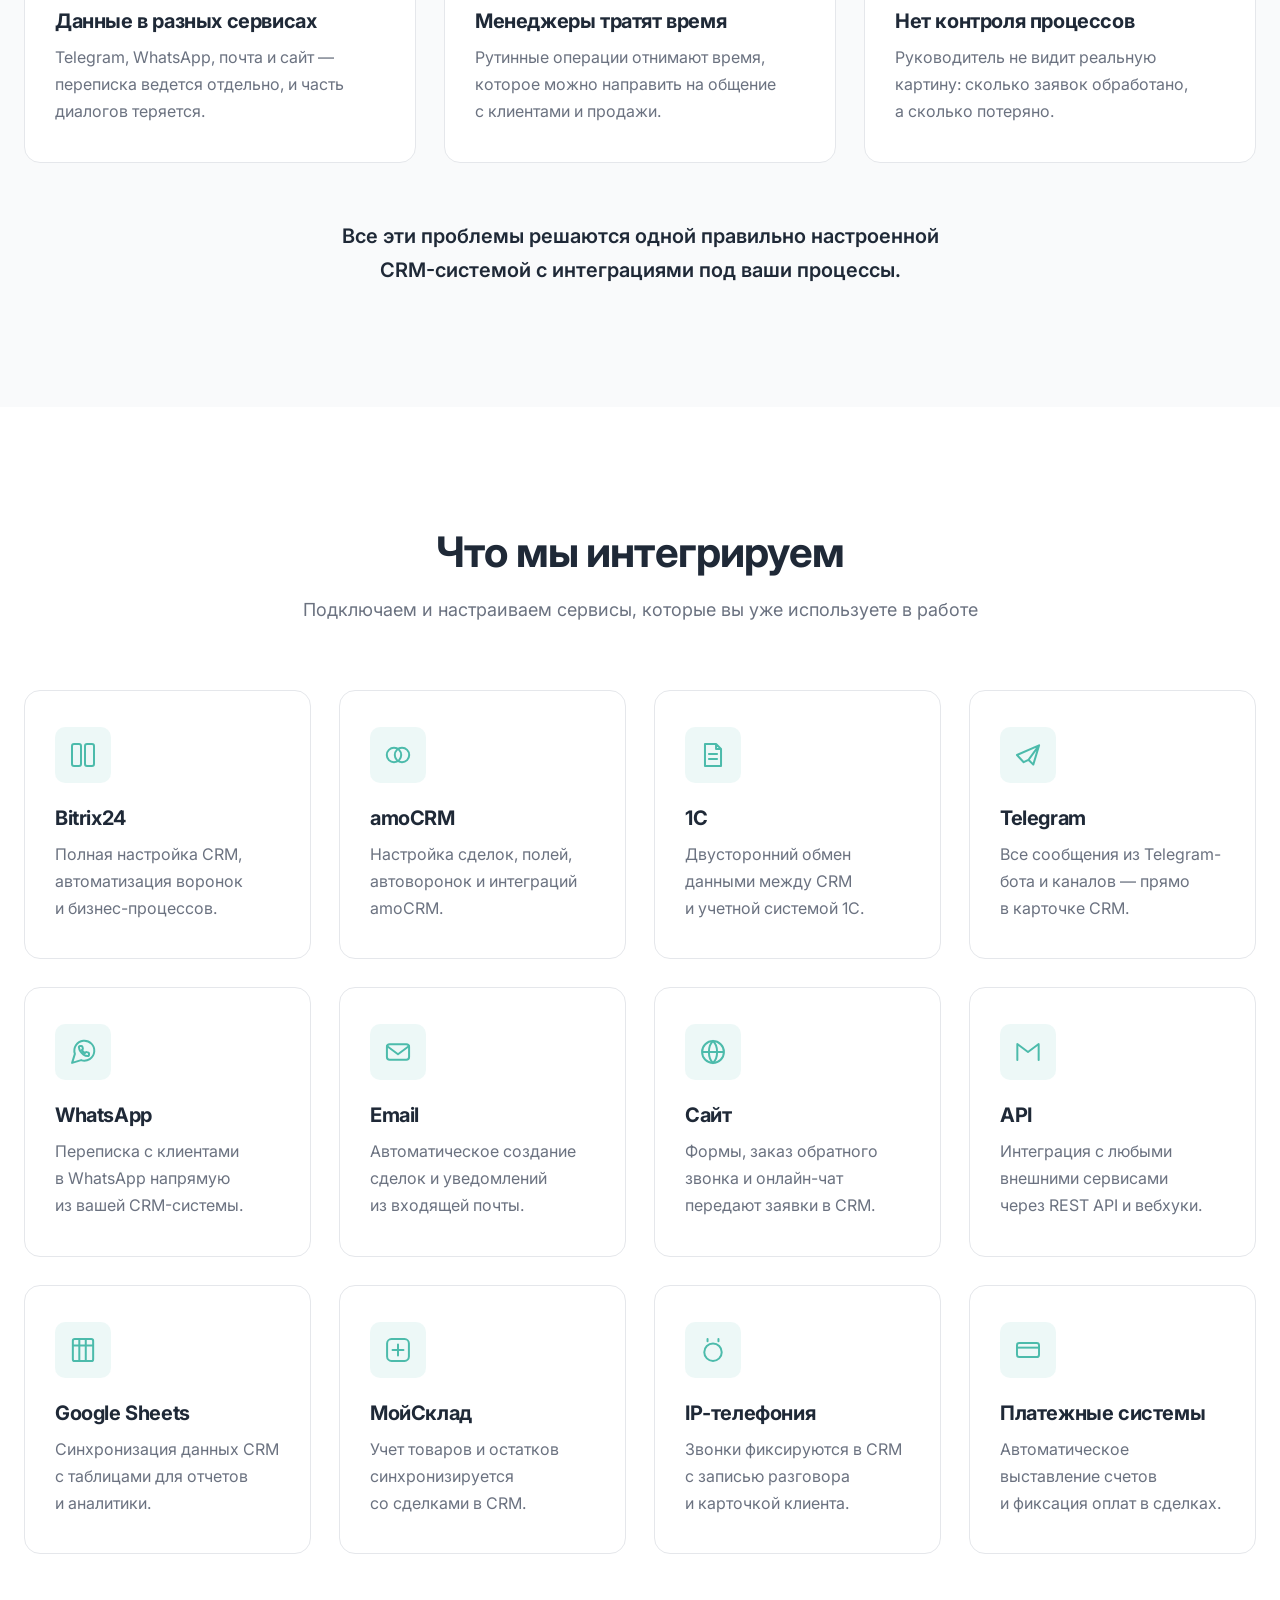
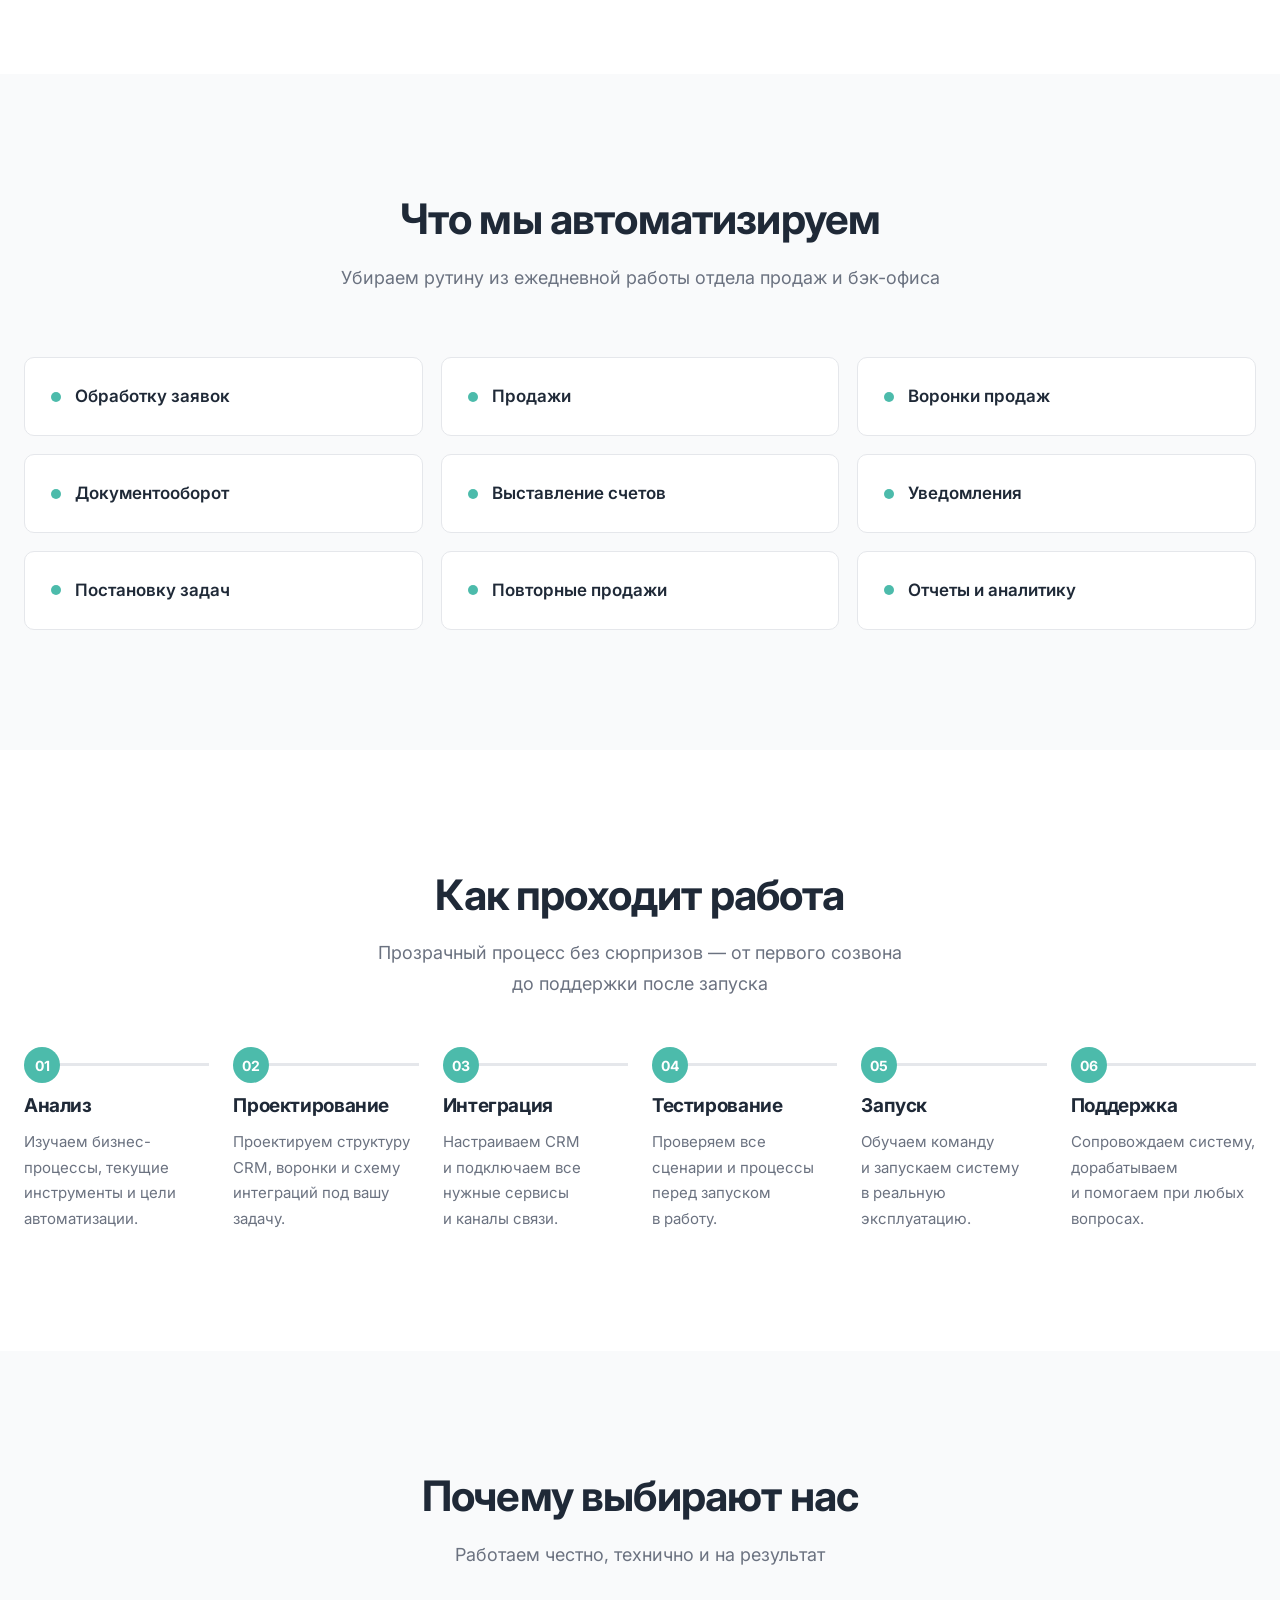
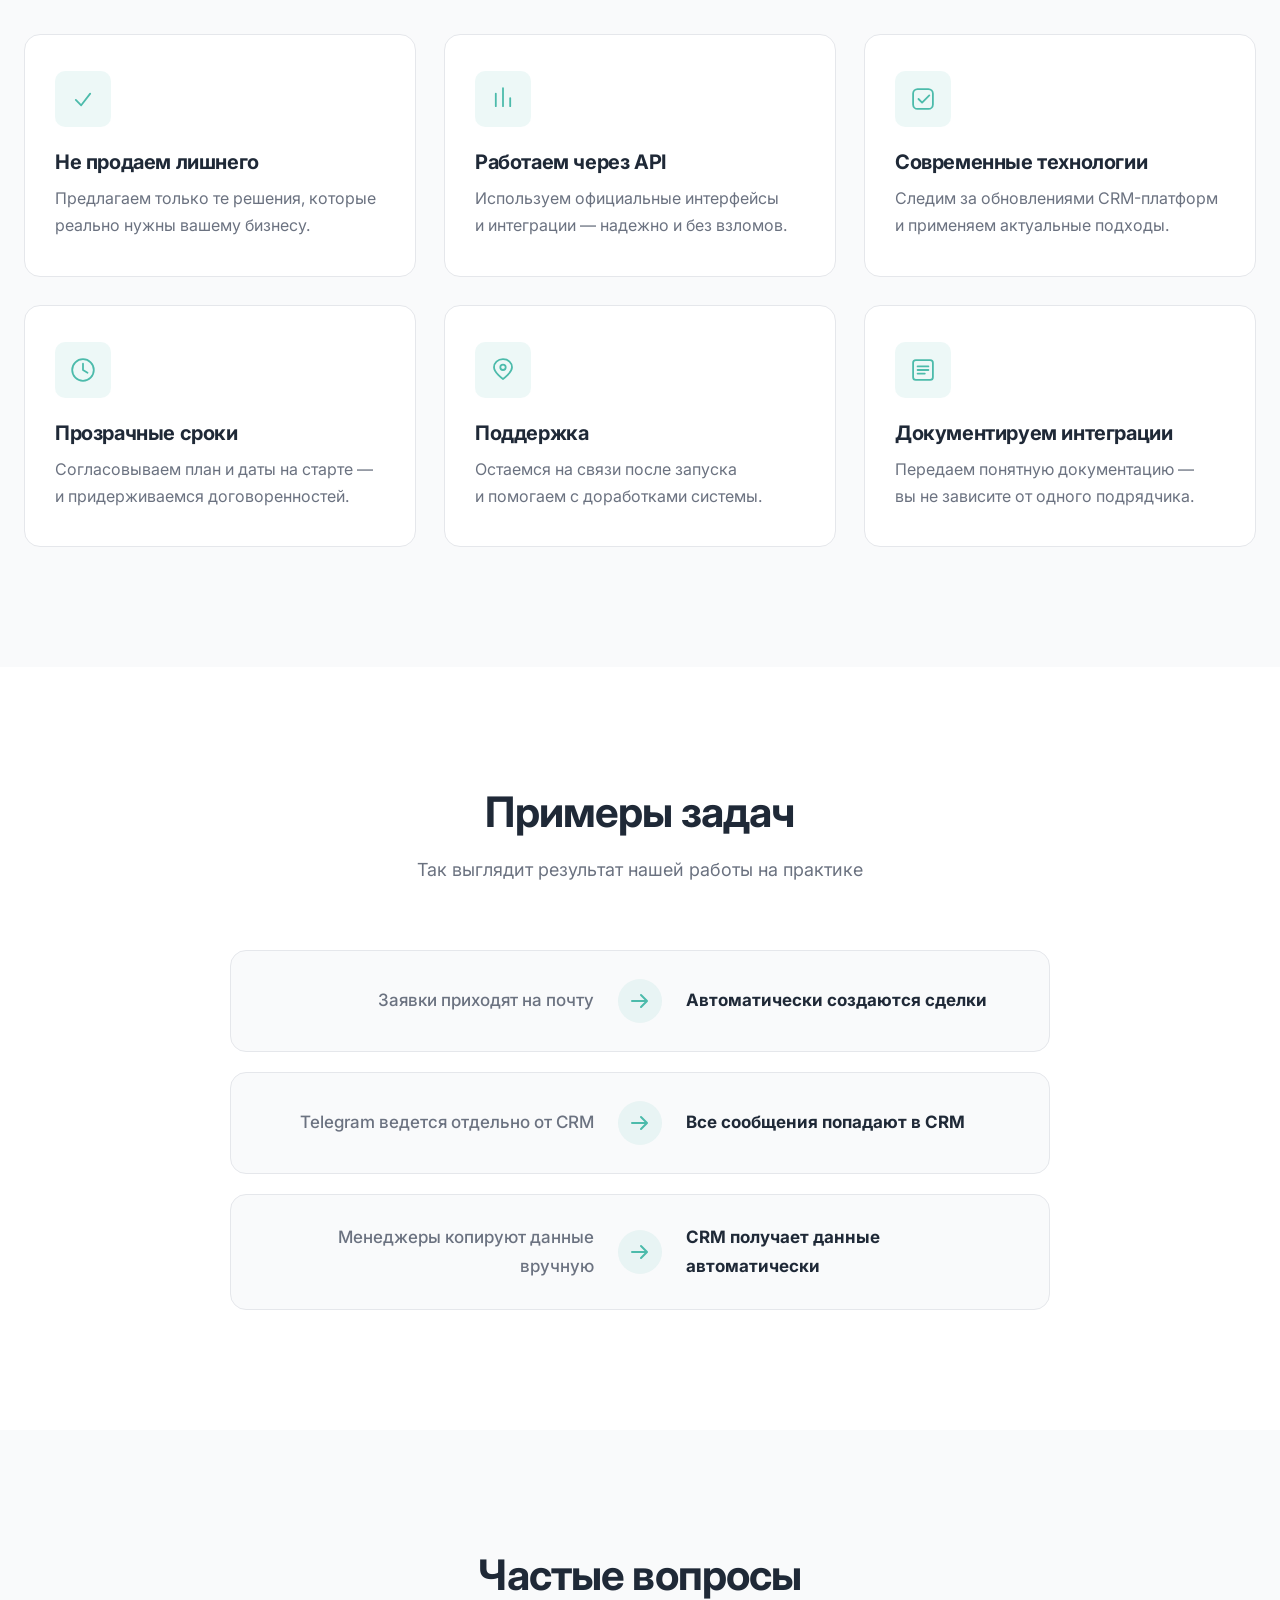
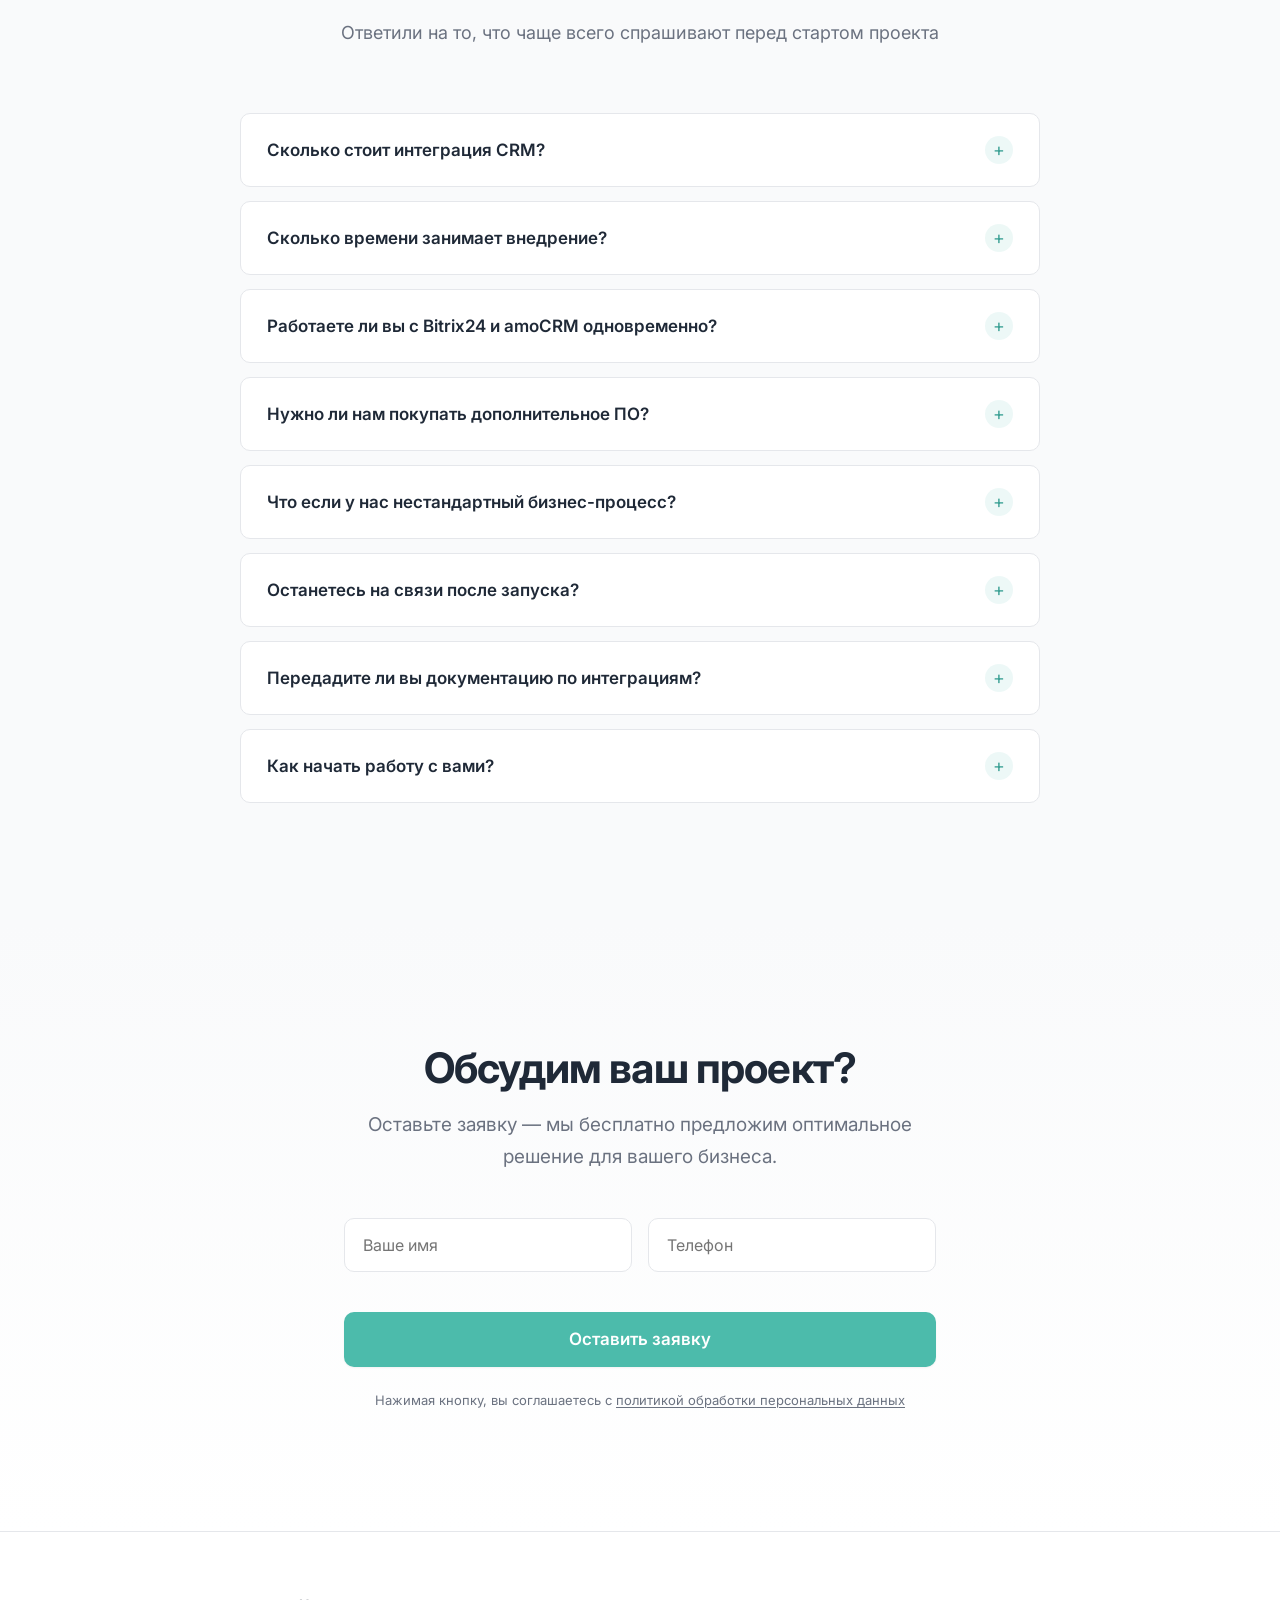
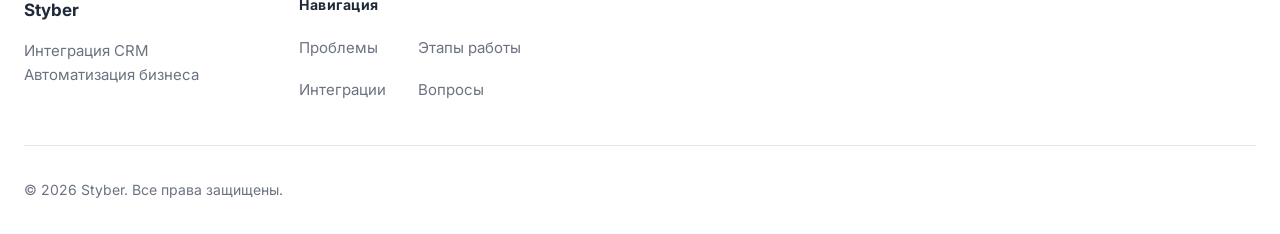
==== commit 29fc9f0d: "политика, Seo, 404" ====
--- a/index.html
+++ b/index.html
@@ -5,11 +5,49 @@
 <meta name="viewport" content="width=device-width, initial-scale=1.0">
 <title>Интеграция CRM и&nbsp;автоматизация бизнеса под&nbsp;ключ</title>
 <meta name="description" content="Настраиваем Bitrix24, amoCRM и&nbsp;другие CRM, интегрируем сайт, Telegram, 1С, WhatsApp и&nbsp;API. Автоматизируем обработку заявок, продажи и&nbsp;внутренние процессы.">
+<link rel="canonical" href="https://styber.ru/">
+
+<!-- Open Graph -->
+<meta property="og:type" content="website">
+<meta property="og:locale" content="ru_RU">
+<meta property="og:url" content="https://styber.ru/">
+<meta property="og:site_name" content="Styber">
+<meta property="og:title" content="Интеграция CRM и автоматизация бизнеса под ключ — Styber">
+<meta property="og:description" content="Настраиваем Bitrix24, amoCRM и другие CRM, интегрируем сайт, Telegram, 1С, WhatsApp и API. Автоматизируем обработку заявок, продажи и внутренние процессы.">
+<meta property="og:image" content="https://styber.ru/og-image.png">
+<meta property="og:image:width" content="1200">
+<meta property="og:image:height" content="630">
+
+<!-- Twitter Card -->
+<meta name="twitter:card" content="summary_large_image">
+<meta name="twitter:title" content="Интеграция CRM и автоматизация бизнеса под ключ — Styber">
+<meta name="twitter:description" content="Настраиваем Bitrix24, amoCRM и другие CRM, интегрируем сайт, Telegram, 1С, WhatsApp и API.">
+<meta name="twitter:image" content="https://styber.ru/og-image.png">
+
 <link rel="icon" type="image/svg+xml" href="favicon.svg">
+<link rel="apple-touch-icon" sizes="180x180" href="apple-touch-icon.png">
+<link rel="icon" type="image/png" sizes="32x32" href="favicon-32x32.png">
+<link rel="icon" type="image/png" sizes="16x16" href="favicon-16x16.png">
 <link rel="preconnect" href="https://fonts.googleapis.com">
 <link rel="preconnect" href="https://fonts.gstatic.com" crossorigin>
 <link href="https://fonts.googleapis.com/css2?family=Inter:wght@400;500;600;700;800&display=swap" rel="stylesheet">
 <link rel="stylesheet" href="style.css">
+<script type="application/ld+json">
+{
+  "@context": "https://schema.org",
+  "@type": "ProfessionalService",
+  "name": "Styber",
+  "url": "https://styber.ru/",
+  "description": "Интеграция CRM-систем (Bitrix24, amoCRM) и автоматизация бизнес-процессов: подключение сайта, Telegram, WhatsApp, 1С, IP-телефонии и других сервисов через API.",
+  "areaServed": "RU",
+  "founder": {
+    "@type": "Person",
+    "name": "Хрусталева Елена Юрьевна"
+  },
+  "email": "privacy@styber.ru",
+  "telephone": "+7-910-898-68-73"
+}
+</script>
 </head>
 <body>
 
@@ -521,7 +559,7 @@
         </div>
       </div>
       <button type="submit" class="btn btn--primary btn--large btn--full">Оставить заявку</button>
-      <p class="form__note">Нажимая кнопку, вы соглашаетесь с&nbsp;политикой обработки персональных данных</p>
+      <p class="form__note">Нажимая кнопку, вы соглашаетесь с&nbsp;<a href="privacy-policy.html" class="form__note-link">политикой обработки персональных данных</a></p>
     </form>
 
     <div class="form__success" id="formSuccess">
@@ -560,7 +598,7 @@
 <!-- ===================== COOKIE CONSENT ===================== -->
 <div class="cookie-banner" id="cookieBanner" role="dialog" aria-live="polite" aria-label="Уведомление об использовании файлов cookie">
   <div class="cookie-banner__inner">
-    <p class="cookie-banner__text">Мы используем файлы cookie и сервис Яндекс Метрика для анализа посещаемости сайта и улучшения качества обслуживания. Продолжая пользоваться сайтом, вы соглашаетесь с&nbsp;использованием файлов cookie в&nbsp;соответствии с&nbsp;нашей Политикой обработки персональных данных.</p>
+    <p class="cookie-banner__text">Мы используем файлы cookie и&nbsp;сервис Яндекс Метрика для&nbsp;анализа посещаемости сайта и&nbsp;улучшения качества обслуживания. Продолжая пользоваться сайтом, вы соглашаетесь с&nbsp;использованием файлов cookie в&nbsp;соответствии с&nbsp;нашей <a href="privacy-policy.html" class="cookie-banner__link">Политикой обработки персональных данных</a>.</p>
     <div class="cookie-banner__actions">
       <button type="button" class="btn btn--secondary btn--small cookie-banner__btn" id="cookieDecline">Отклонить</button>
       <button type="button" class="btn btn--primary btn--small cookie-banner__btn" id="cookieAccept">Принять</button>
--- a/style.css
+++ b/style.css
@@ -710,6 +710,17 @@
   font-size: 13px;
   color: var(--color-text-muted);
   margin-top: 4px;
+}
+
+.form__note-link {
+  color: var(--color-text-muted);
+  text-decoration: underline;
+  text-underline-offset: 2px;
+  transition: color var(--transition-fast);
+}
+
+.form__note-link:hover {
+  color: var(--color-accent-dark);
 }
 
 .form__success {
@@ -1022,6 +1033,17 @@
   color: var(--color-text-muted);
 }
 
+.cookie-banner__link {
+  color: var(--color-text-muted);
+  text-decoration: underline;
+  text-underline-offset: 2px;
+  transition: color var(--transition-fast);
+}
+
+.cookie-banner__link:hover {
+  color: var(--color-accent-dark);
+}
+
 .cookie-banner__actions {
   display: flex;
   align-items: center;
@@ -1036,3 +1058,234 @@
   white-space: nowrap;
 }
 
+/* =========================================================
+   LEGAL PAGE (privacy policy, etc.)
+========================================================= */
+.legal {
+  padding: 64px 0 120px;
+}
+
+.legal__title {
+  font-size: 38px;
+  margin-bottom: 8px;
+}
+
+.legal__updated {
+  font-size: 14px;
+  color: var(--color-text-muted);
+  margin-bottom: 48px;
+}
+
+.legal__content {
+  max-width: 820px;
+}
+
+.legal__toc {
+  max-width: 820px;
+  background: var(--color-bg-alt);
+  border: 1px solid var(--color-border);
+  border-radius: var(--radius-md);
+  padding: 28px 32px;
+  margin-bottom: 48px;
+}
+
+.legal__toc-title {
+  font-size: 16px;
+  font-weight: 700;
+  color: var(--color-text);
+  margin-bottom: 16px;
+}
+
+.legal__toc-list {
+  list-style: none;
+  counter-reset: toc;
+  columns: 2;
+  column-gap: 32px;
+  margin: 0;
+  padding: 0;
+}
+
+.legal__toc-list li {
+  break-inside: avoid;
+  margin-bottom: 10px;
+}
+
+.legal__toc-list a {
+  font-size: 14px;
+  line-height: 1.5;
+  color: var(--color-text-muted);
+  text-decoration: none;
+  transition: color var(--transition-fast);
+}
+
+.legal__toc-list a:hover {
+  color: var(--color-accent-dark);
+  text-decoration: underline;
+  text-underline-offset: 2px;
+}
+
+@media (max-width: 640px) {
+  .legal__toc-list {
+    columns: 1;
+  }
+}
+
+.legal__content h2 {
+  font-size: 24px;
+  margin-top: 40px;
+  margin-bottom: 16px;
+  scroll-margin-top: 100px;
+}
+
+.legal__content h2:first-child {
+  margin-top: 0;
+}
+
+.legal__content p {
+  margin-bottom: 16px;
+}
+
+.legal__content ul,
+.legal__content ol {
+  margin: 0 0 16px;
+  padding-left: 22px;
+  color: var(--color-text-muted);
+}
+
+.legal__content ul {
+  list-style: disc;
+}
+
+.legal__content li {
+  margin-bottom: 8px;
+}
+
+.legal__content li::marker {
+  color: var(--color-accent);
+}
+
+.legal__content a {
+  color: var(--color-accent-dark);
+  text-decoration: underline;
+  text-underline-offset: 2px;
+}
+
+.legal__back {
+  display: inline-flex;
+  align-items: center;
+  gap: 6px;
+  font-size: 14px;
+  font-weight: 500;
+  color: var(--color-text-muted);
+  margin-bottom: 32px;
+  transition: color var(--transition-fast);
+}
+
+.legal__back:hover {
+  color: var(--color-accent-dark);
+}
+
+/* =========================================================
+   404 PAGE
+========================================================= */
+.notfound {
+  padding: 100px 0 140px;
+  text-align: center;
+}
+
+.notfound__inner {
+  display: flex;
+  flex-direction: column;
+  align-items: center;
+}
+
+.notfound__visual {
+  width: 100%;
+  max-width: 440px;
+  margin-bottom: 24px;
+}
+
+.notfound__title {
+  font-size: 32px;
+  max-width: 560px;
+  margin-bottom: 16px;
+}
+
+.notfound__text {
+  max-width: 480px;
+  margin-bottom: 36px;
+}
+
+.notfound__actions {
+  display: flex;
+  gap: 16px;
+  flex-wrap: wrap;
+  justify-content: center;
+}
+
+.notfound-ring {
+  animation: notfound-spin 18s linear infinite;
+  transform-origin: 240px 180px;
+}
+
+@keyframes notfound-spin {
+  to { stroke-dashoffset: -144; }
+}
+
+.notfound-spark {
+  animation: notfound-flicker 1.8s ease-in-out infinite;
+}
+
+@keyframes notfound-flicker {
+  0%, 100% { opacity: 1; }
+  45% { opacity: 1; }
+  50% { opacity: 0.15; }
+  55% { opacity: 1; }
+  80% { opacity: 0.4; }
+}
+
+.notfound-bot {
+  animation: notfound-float 3.5s ease-in-out infinite;
+  transform-origin: 85px 280px;
+}
+
+@keyframes notfound-float {
+  0%, 100% { transform: translateY(0); }
+  50% { transform: translateY(-8px); }
+}
+
+.notfound-eye {
+  animation: notfound-blink 4s ease-in-out infinite;
+  transform-origin: 98px 272px;
+}
+
+@keyframes notfound-blink {
+  0%, 92%, 100% { transform: scaleY(1); }
+  95% { transform: scaleY(0.1); }
+}
+
+.notfound-antenna {
+  animation: notfound-pulse-dot 1.6s ease-in-out infinite;
+  transform-origin: 85px 224px;
+}
+
+.notfound-pulse {
+  animation: notfound-pulse-dot 1.5s ease-in-out infinite;
+}
+
+@keyframes notfound-pulse-dot {
+  0%, 100% { opacity: 0.3; transform: scale(0.85); }
+  50% { opacity: 1; transform: scale(1.15); }
+}
+
+@media (prefers-reduced-motion: reduce) {
+  .notfound-ring,
+  .notfound-spark,
+  .notfound-bot,
+  .notfound-eye,
+  .notfound-antenna,
+  .notfound-pulse {
+    animation: none;
+  }
+}
+
